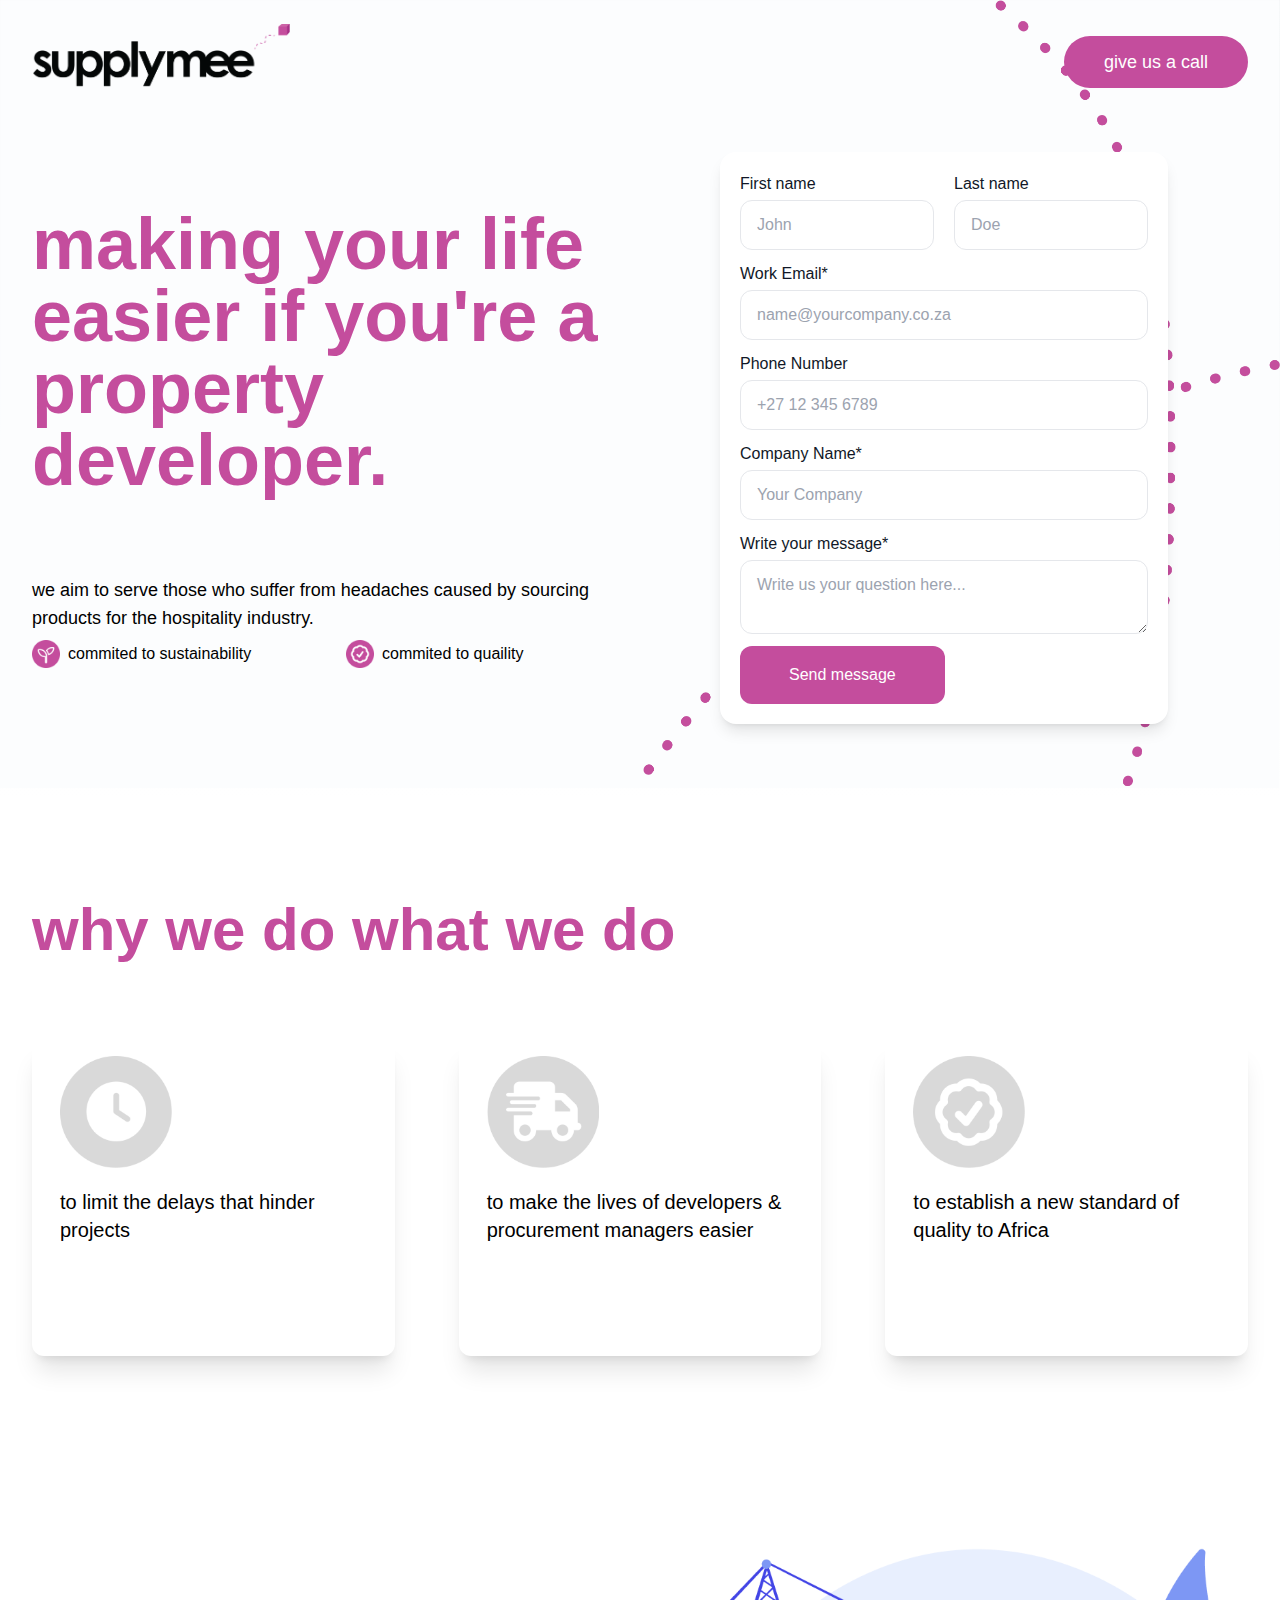
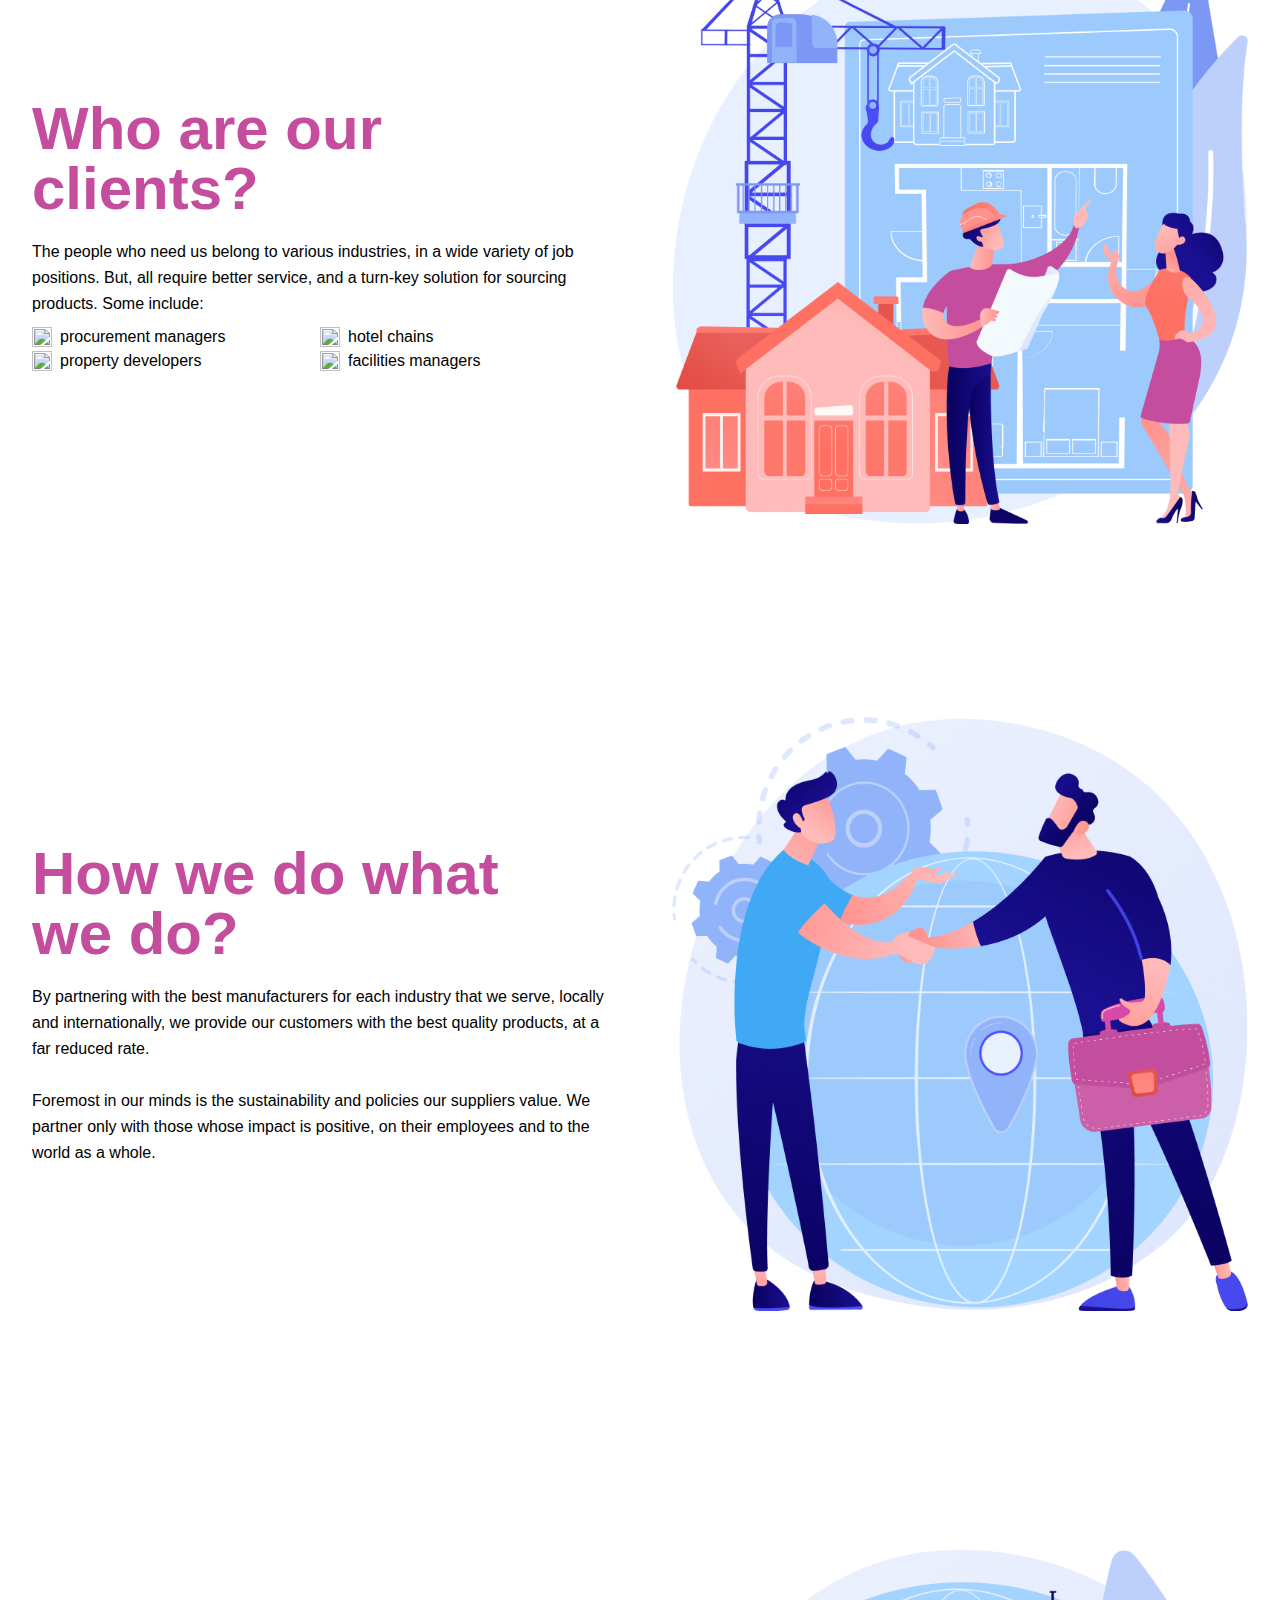
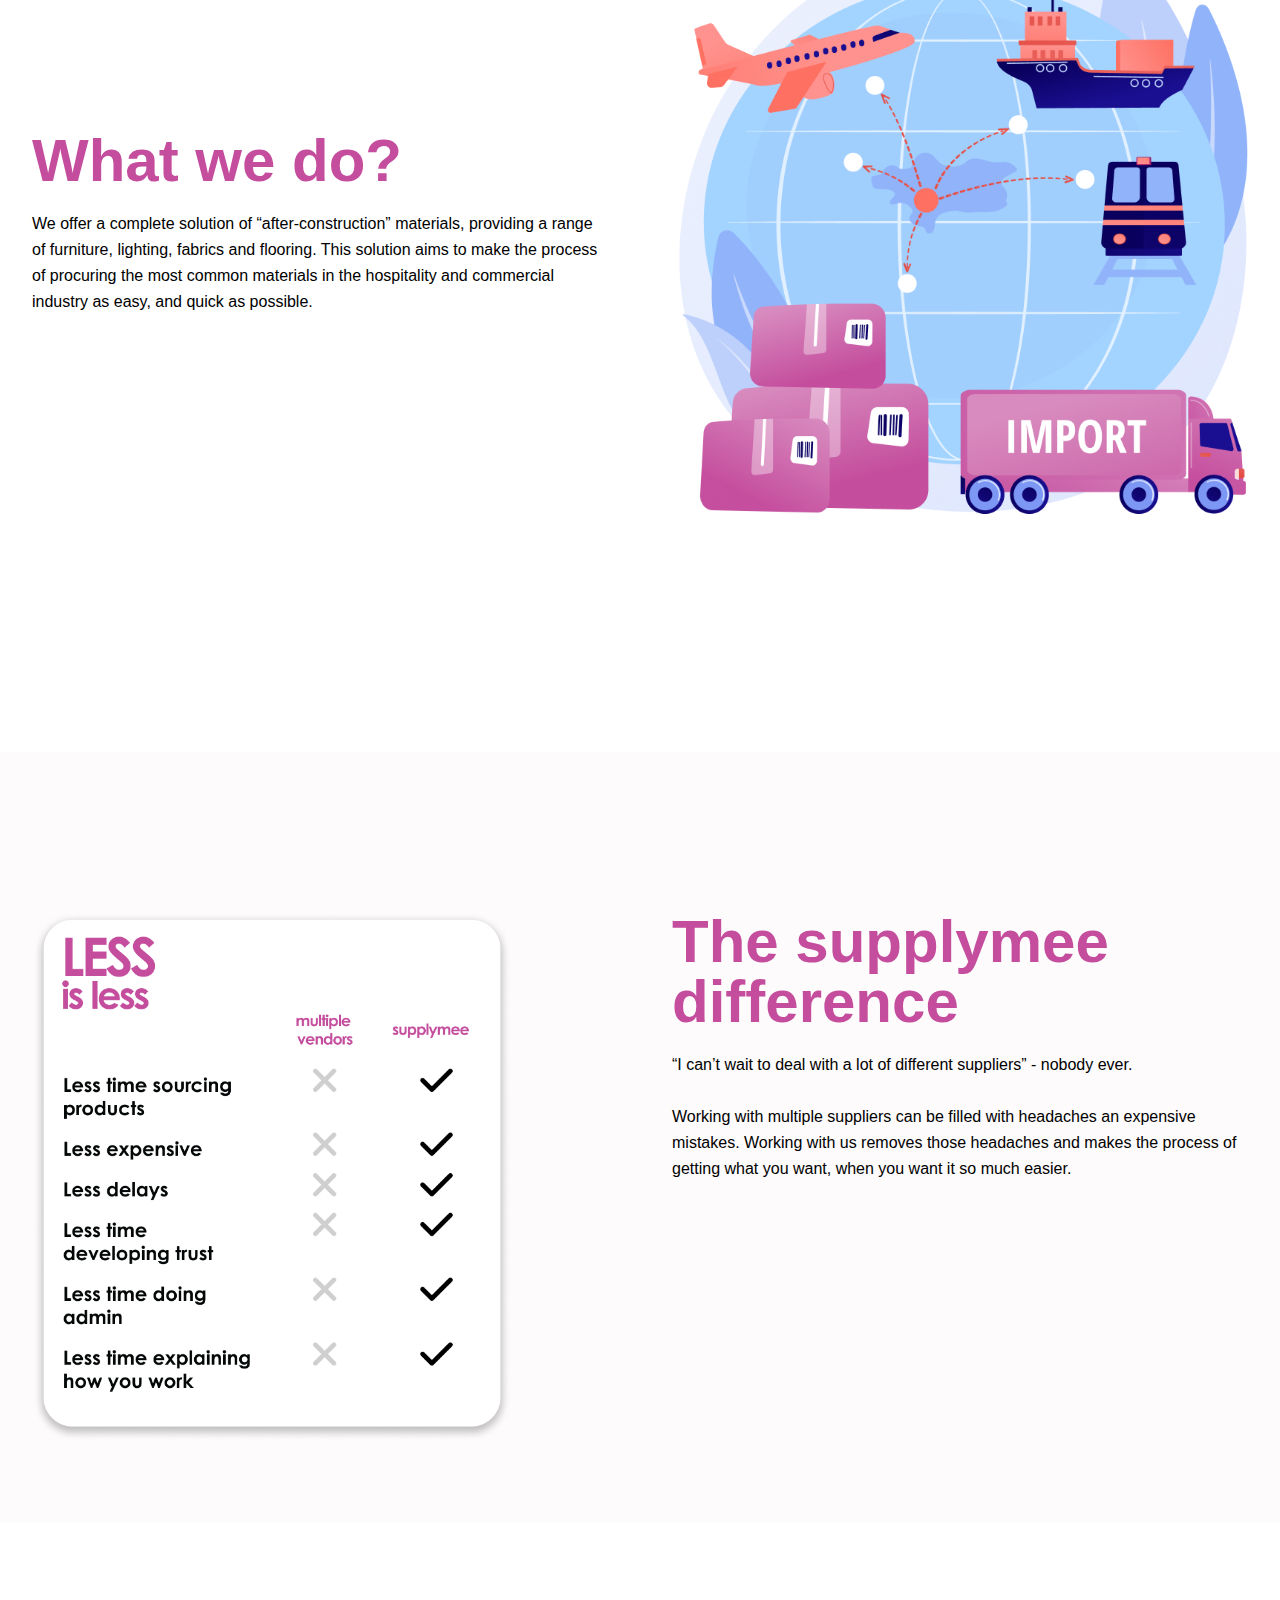
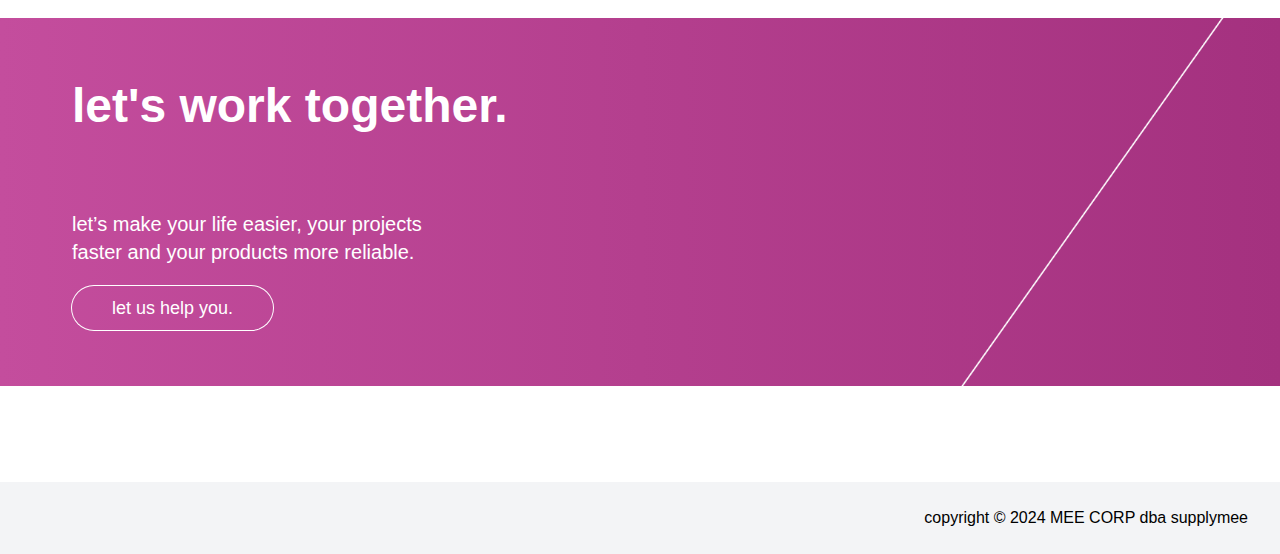
==== src/index.html @ a819d291 "Changed whole middle section" ====
<!DOCTYPE html>
<html>
  <head>
    <meta charset="UTF-8" />
    <meta name="viewport" content="width=device-width, initial-scale=1.0" />
    <title>Making procurement and purchasing easier | supplymee</title>
    <meta
      name="description"
      content="We make the lives of procurement and purchasing officers easier, by providing an all-in-one sourcing solution."
    />
    <link href="./output.css" rel="stylesheet" />
    <link
      href="https://cdn.jsdelivr.net/npm/gsap@3.12.5/dist/TextPlugin.min.js"
      rel="script"
    />
    <link href="images/favicon.png" rel="icon" />
  </head>
  <body>
    <div
      class="relative h-content md:bg-[url('./images/background.png')] bg-cover"
    >
      <div
        class="bg-gradient-to-b from-gray-100 to-white absolute top-0 w-full h-[800px] -z-50"
      ></div>
      <!-- HEADER -->
      <header class="w-full lg: max-w-7xl z-50 mx-auto">
        <!-- lg+ -->
        <div class="relative bg-transparent z-50">
          <div class="absolute inset-0"></div>

          <div class="relative px-4 mx-auto sm:px-6 lg:px-8 pt-4 lg:pt-6">
            <nav class="flex justify-between">
              <div class="flex items-end">
                <div class="flex-shrink-0">
                  <a
                    href="index.html"
                    title="Return back to the home page."
                    class="flex"
                  >
                    <img
                      class="w-auto h-12 lg:h-16"
                      id="logo"
                      src="images/logo-primary.png"
                      alt="supplymee.io logo"
                    />
                  </a>
                </div>
              </div>
              <div class="flex items-end h-content">
                <a
                  href="tel:+27661018392"
                  title="Give us a call"
                  target="_blank"
                  class="items-center justify-center bg-mee rounded-full text-white hidden px-10 py-3 text-lg transition-all duration-300 border-none lg:inline-flex hover:ring-inset hover:ring-2 hover:bg-white hover:text-mee hover:ring-mee focus:ring-inset focus:ring-2 focus:bg-white focus:text-mee focus:ring-mee"
                  role="button"
                  >give us a call
                </a>
              </div>
            </nav>
          </div>
        </div>
      </header>

      <!-- HERO SECTION -->
      <section class="py-16">
        <div
          class="md:flex justify-center items-center px-4 lg:px-8 mx-auto max-w-7xl"
        >
          <div class="max-w-7xl md:w-1/2">
            <h1
              class="text-left text-5xl md:text-5xl lg:text-6xl xl:text-7xl 2xl:text-8xl font-bold pb-10 relative text-mee"
            >
              making your life easier if you're a
              <span id="text-animation">property developer</span>.
            </h1>
            <div class="pt-6 md:pt-10">
              <p class="text-lg">
                we aim to serve those who suffer from headaches caused by
                sourcing products for the hospitality industry.
              </p>
              <div
                class="grid grid-rows-2 grid-cols-1 md:grid-rows-1 md:grid-cols-2 items-center gap-1 md:gap-5 pt-4 md:pt-2"
              >
                <div class="flex items-center gap-2">
                  <img
                    src="images/Icons/sustainability-icon.png"
                    class="w-7 h-7"
                  />
                  <p class="text-small md:text-base">
                    commited to sustainability
                  </p>
                </div>
                <div class="flex items-center gap-2">
                  <img src="images/Icons/checkmark-icon.png" class="w-7 h-7" />
                  <p class="text-small md:text-base">commited to quaility</p>
                </div>
              </div>
            </div>
          </div>
          <div class="md:w-1/2 mt-16 md:mt-0 items-center md:px-20 mx-auto">
            <form
              action="https://formsubmit.co/info@meecorp.co.za"
              method="POST"
              class="space-y-3 bg-white w-content p-5 rounded-2xl shadow-lg"
            >
              <div class="md:flex items-center flex-auto gap-5">
                <div>
                  <label
                    for="firstName"
                    class="text-base font-medium text-gray-900"
                  >
                    First name
                  </label>
                  <div class="mt-1">
                    <input
                      type="text"
                      name="firstName"
                      id="firstName"
                      placeholder="John"
                      class="block w-full px-4 py-3 text-base text-gray-900 bg-white border border-gray-200 rounded-xl focus:outline-none focus:border-mee focus:ring-1 focus:ring-mee"
                    />
                  </div>
                </div>
                <div>
                  <label
                    for="lastName"
                    class="text-base font-medium text-gray-900"
                  >
                    Last name
                  </label>
                  <div class="mt-1">
                    <input
                      type="text"
                      name="lastName"
                      id="lastName"
                      placeholder="Doe"
                      class="block w-full px-4 py-3 text-base text-gray-900 bg-white border border-gray-200 rounded-xl focus:outline-none focus:border-mee focus:ring-1 focus:mee"
                    />
                  </div>
                </div>
              </div>

              <div>
                <label for="email" class="text-base font-medium text-gray-900">
                  Work Email*
                </label>
                <div class="mt-1">
                  <input
                    required
                    type="email"
                    name="email"
                    id="email"
                    placeholder="name@yourcompany.co.za"
                    class="block w-full px-4 py-3 text-base text-gray-900 bg-white border border-gray-200 rounded-xl focus:outline-none focus:border-mee focus:ring-1 focus:ring-mee"
                  />
                </div>
              </div>
              <div>
                <label for="number" class="text-base font-medium text-gray-900">
                  Phone Number
                </label>
                <div class="mt-1">
                  <input
                    type="number"
                    name="number"
                    id="number"
                    placeholder="+27 12 345 6789"
                    class="block w-full px-4 py-3 text-base text-gray-900 bg-white border border-gray-200 rounded-xl focus:outline-none focus:border-mee focus:ring-1 focus:ring-mee"
                  />
                </div>
              </div>
              <div>
                <label
                  for="companyName"
                  class="text-base font-medium text-gray-900"
                >
                  Company Name*
                </label>
                <div class="mt-1">
                  <input
                    type="companyName"
                    name="companyName"
                    id="companyName"
                    placeholder="Your Company"
                    class="block w-full px-4 py-3 text-base text-gray-900 bg-white border border-gray-200 rounded-xl focus:outline-none focus:border-mee focus:ring-1 focus:ring-mee"
                  />
                </div>
              </div>

              <div>
                <label
                  for="message"
                  class="text-base font-medium text-gray-900"
                >
                  Write your message*
                </label>
                <div class="mt-1">
                  <textarea
                    required
                    name="message"
                    id="message"
                    placeholder="Write us your question here..."
                    class="block w-full px-4 py-3 text-base text-gray-900 bg-white border border-gray-200 resize-y rounded-xl focus:outline-none focus:border-mee focus:ring-1 focus:ring-mee"
                  ></textarea>
                </div>
              </div>

              <button
                type="submit"
                class="inline-flex items-center justify-center px-12 py-4 text-base font-medium text-white transition-all duration-200 bg-mee border border-transparent rounded-xl hover:bg-opacity-85 focus:outline-none"
              >
                Send message
              </button>
            </form>
          </div>
        </div>
      </section>
    </div>

    <!-- why we do what we do -->
    <section class="pt-12 sm:pt-16 lg:pt-20 xl:pt-28">
      <div class="px-4 mx-auto sm:px-6 lg:px-8 max-w-7xl">
        <div class="">
          <h2 class="text-mee text-4xl lg:text-5xl xl:text-6xl font-bold">
            why we do what we do
          </h2>
          <div
            class="grid grid-rows-3 md:grid-cols-3 md:grid-rows-1 gap-16 mt-20"
          >
            <!-- grid grid-cols-1 gap-5 mt-12 lg:grid-cols-3 lg:mt-20 lg:gap-x-12 -->
            <div class="bg-white shadow-xl px-7 pt-4 pb-28 rounded-xl">
              <img src="images/Icons/clock.png" class="w-28 h-28" />
              <p class="text-xl pt-5">
                to limit the delays that hinder projects
              </p>
            </div>
            <div class="bg-white shadow-xl px-7 pt-4 rounded-xl">
              <img src="images/Icons/delivery-truck.png" class="w-28 h-28" />
              <p class="text-xl pt-5">
                to make the lives of developers & procurement managers easier
              </p>
            </div>
            <div class="bg-white shadow-xl px-7 pt-4 rounded-xl">
              <img src="images/Icons/quality-mark.png" class="w-28 h-28" />
              <p class="text-xl pt-5">
                to establish a new standard of quality to Africa
              </p>
            </div>
          </div>
        </div>
      </div>
    </section>

    <!-- Z Section -->
    <section class="py-12 sm:py-16 lg:py-20 xl:py-28">
      <div class="px-4 mx-auto sm:px-6 lg:px-8 max-w-7xl">
        <div class="mx-auto mt-12 sm:mt-16 lg:mt-20">
          <div
            class="grid grid-cols-1 md:grid-cols-2 md:gap-x-16 gap-y-8 pb-20 items-center"
          >
            <div class="text-left">
              <h3
                class="text-4xl md:text-5xl xl:text-6xl font-bold mb-5 text-mee"
              >
                Who are our <br />
                clients?
              </h3>
              <p
                class="mt-3 text-base font-normal text-black-3 mb-2 leading-relaxed"
              >
                The people who need us belong to various industries, in a wide
                variety of job positions. But, all require better service, and a
                turn-key solution for sourcing products. Some include:
              </p>
              <div
                class="grid grid-rows-4 grid-cols-1 md:grid-cols-2 md:grid-rows-2 justify-start items-center"
              >
                <div class="flex items-center gap-2">
                  <img
                    src="images/icons/procurement-icon.png"
                    class="w-5 h-5"
                  />
                  <p class="text-base">procurement managers</p>
                </div>
                <div class="flex items-center gap-2">
                  <img src="images/icons/hotel-icon.png" class="w-5 h-5" />
                  <p class="text-base">hotel chains</p>
                </div>
                <div class="flex items-center gap-2">
                  <img src="images/icons/developer-icon.png" class="w-5 h-5" />
                  <p class="text-base">property developers</p>
                </div>
                <div class="flex items-center gap-2">
                  <img
                    src="images/icons/construction-icon.png"
                    class="w-5 h-5"
                  />
                  <p class="text-base">facilities managers</p>
                </div>
              </div>
            </div>
            <div class="w-full h-auto justify-self-center">
              <img
                src="images/who.png"
                alt="Image of a meeting with clients (not specifically supplymee.io's clients)."
              />
            </div>
          </div>

          <div
            class="grid items-center grid-cols-1 md:grid-cols-2 md:gap-x-16 gap-y-8 py-12 sm:py-16 lg:py-20 xl:py-28"
          >
            <div class="order-last md:order-1 justify-self-center">
              <img
                class="w-full"
                src="images/how.png"
                alt="An image of a worker grinding metal in a factory."
              />
            </div>

            <div class="text-left">
              <h3
                class="text-4xl md:text-5xl xl:text-6xl font-semibold mb-5 text-mee"
              >
                How we do what <br />
                we do?
              </h3>
              <p
                class="mt-3 text-base font-normal text-black-3 mb-4 leading-relaxed"
              >
                By partnering with the best manufacturers for each industry that
                we serve, locally and internationally, we provide our customers
                with the best quality products, at a far reduced rate.<br /><br />
                Foremost in our minds is the sustainability and policies our
                suppliers value. We partner only with those whose impact is
                positive, on their employees and to the world as a whole.
              </p>
            </div>
          </div>

          <div
            class="grid items-center grid-cols-1 md:grid-cols-2 md:gap-x-16 gap-y-8 py-12 sm:py-16 lg:py-20 xl:py-28"
          >
            <div class="text-left">
              <h3
                class="text-4xl md:text-5xl xl:text-6xl font-semibold mb-5 text-mee"
              >
                What we do?
              </h3>
              <p
                class="mt-3 text-base font-normal text-black-3 mb-4 leading-relaxed"
              >
                We offer a complete solution of “after-construction” materials,
                providing a range of furniture, lighting, fabrics and flooring.
                This solution aims to make the process of procuring the most
                common materials in the hospitality and commercial industry as
                easy, and quick as possible.
              </p>
            </div>
            <div class="justify-self-center">
              <img
                class="w-full"
                src="images/what.png"
                alt="An image of a family of downlights."
              />
            </div>
          </div>
        </div>
      </div>
    </section>

    <!-- Comparison Section -->

    <section class="py-12 sm:py-16 lg:py-20 bg-[#FDFBFB]">
      <div class="px-4 mx-auto sm:px-6 lg:px-8 max-w-7xl">
        <div class="mx-auto mt-12 sm:mt-16 lg:mt-20">
          <div class="grid items-start grid-cols-1 md:grid-cols-2 md:gap-x-16">
            <div class="order-last md:order-first justify-self-center">
              <img
                class="w-full md:w-10/12 h-auto"
                src="images/comparison-table.png"
                alt="An image of a family of downlights."
              />
            </div>
            <div class="text-left">
              <h3
                class="text-4xl md:text-5xl xl:text-6xl font-semibold mb-5 text-mee"
              >
                The supplymee difference
              </h3>
              <p
                class="mt-3 text-base font-normal text-black-3 mb-4 leading-relaxed"
              >
                “I can’t wait to deal with a lot of different suppliers” -
                nobody ever.<br /><br />

                Working with multiple suppliers can be filled with headaches an
                expensive mistakes. Working with us removes those headaches and
                makes the process of getting what you want, when you want it so
                much easier.
              </p>
            </div>
          </div>
        </div>
      </div>
    </section>

    <!-- CTA Section -->

    <section
      class="bg-gradient-to-r from-mee to-[#A4317F] my-12 sm:my-16 lg:my-20 xl:my-24"
    >
      <div class="px-4 sm:px-6 lg:px-8 w-full">
        <div class="py-16 px-10 relative w-full">
          <img
            src="images/line.png"
            class="absolute -top-2 h-96 right-5 hidden md:block"
          />
          <h2 class="text-white text-5xl font-bold">let's work together.</h2>
          <p class="text-xl text-white pt-20">
            let’s make your life easier, your projects<br />
            faster and your products more reliable.
          </p>
          <div class="mt-7">
            <a
              class="px-10 py-3 ring-1 ring-white text-white rounded-full text-lg"
              >let us help you.</a
            >
          </div>
        </div>
      </div>
    </section>

    <!-- Footer -->
    <section class="py-4 md:py-6 bg-gray-100">
      <div class="px-4 sm:px-6 lg:px-8 text-right">
        <p>copyright © 2024 MEE CORP dba supplymee</p>
      </div>
    </section>
  </body>
  <script src="text-animation.js"></script>
  <script src="https://cdn.jsdelivr.net/npm/gsap@3.12.5/dist/gsap.min.js"></script>
  <script src="https://cdn.jsdelivr.net/npm/gsap@3.12.5/dist/TextPlugin.min.js"></script>
</html>
---- src/output.css ----
/*
! tailwindcss v3.4.3 | MIT License | https://tailwindcss.com
*/

/*
1. Prevent padding and border from affecting element width. (https://github.com/mozdevs/cssremedy/issues/4)
2. Allow adding a border to an element by just adding a border-width. (https://github.com/tailwindcss/tailwindcss/pull/116)
*/

*,
::before,
::after {
  box-sizing: border-box;
  /* 1 */
  border-width: 0;
  /* 2 */
  border-style: solid;
  /* 2 */
  border-color: #e5e7eb;
  /* 2 */
}

::before,
::after {
  --tw-content: '';
}

/*
1. Use a consistent sensible line-height in all browsers.
2. Prevent adjustments of font size after orientation changes in iOS.
3. Use a more readable tab size.
4. Use the user's configured `sans` font-family by default.
5. Use the user's configured `sans` font-feature-settings by default.
6. Use the user's configured `sans` font-variation-settings by default.
7. Disable tap highlights on iOS
*/

html,
:host {
  line-height: 1.5;
  /* 1 */
  -webkit-text-size-adjust: 100%;
  /* 2 */
  -moz-tab-size: 4;
  /* 3 */
  -o-tab-size: 4;
     tab-size: 4;
  /* 3 */
  font-family: century-gothic, Arial, ui-sans-serif, system-ui, sans-serif, "Apple Color Emoji", "Segoe UI Emoji", "Segoe UI Symbol", "Noto Color Emoji";
  /* 4 */
  font-feature-settings: normal;
  /* 5 */
  font-variation-settings: normal;
  /* 6 */
  -webkit-tap-highlight-color: transparent;
  /* 7 */
}

/*
1. Remove the margin in all browsers.
2. Inherit line-height from `html` so users can set them as a class directly on the `html` element.
*/

body {
  margin: 0;
  /* 1 */
  line-height: inherit;
  /* 2 */
}

/*
1. Add the correct height in Firefox.
2. Correct the inheritance of border color in Firefox. (https://bugzilla.mozilla.org/show_bug.cgi?id=190655)
3. Ensure horizontal rules are visible by default.
*/

hr {
  height: 0;
  /* 1 */
  color: inherit;
  /* 2 */
  border-top-width: 1px;
  /* 3 */
}

/*
Add the correct text decoration in Chrome, Edge, and Safari.
*/

abbr:where([title]) {
  -webkit-text-decoration: underline dotted;
          text-decoration: underline dotted;
}

/*
Remove the default font size and weight for headings.
*/

h1,
h2,
h3,
h4,
h5,
h6 {
  font-size: inherit;
  font-weight: inherit;
}

/*
Reset links to optimize for opt-in styling instead of opt-out.
*/

a {
  color: inherit;
  text-decoration: inherit;
}

/*
Add the correct font weight in Edge and Safari.
*/

b,
strong {
  font-weight: bolder;
}

/*
1. Use the user's configured `mono` font-family by default.
2. Use the user's configured `mono` font-feature-settings by default.
3. Use the user's configured `mono` font-variation-settings by default.
4. Correct the odd `em` font sizing in all browsers.
*/

code,
kbd,
samp,
pre {
  font-family: ui-monospace, SFMono-Regular, Menlo, Monaco, Consolas, "Liberation Mono", "Courier New", monospace;
  /* 1 */
  font-feature-settings: normal;
  /* 2 */
  font-variation-settings: normal;
  /* 3 */
  font-size: 1em;
  /* 4 */
}

/*
Add the correct font size in all browsers.
*/

small {
  font-size: 80%;
}

/*
Prevent `sub` and `sup` elements from affecting the line height in all browsers.
*/

sub,
sup {
  font-size: 75%;
  line-height: 0;
  position: relative;
  vertical-align: baseline;
}

sub {
  bottom: -0.25em;
}

sup {
  top: -0.5em;
}

/*
1. Remove text indentation from table contents in Chrome and Safari. (https://bugs.chromium.org/p/chromium/issues/detail?id=999088, https://bugs.webkit.org/show_bug.cgi?id=201297)
2. Correct table border color inheritance in all Chrome and Safari. (https://bugs.chromium.org/p/chromium/issues/detail?id=935729, https://bugs.webkit.org/show_bug.cgi?id=195016)
3. Remove gaps between table borders by default.
*/

table {
  text-indent: 0;
  /* 1 */
  border-color: inherit;
  /* 2 */
  border-collapse: collapse;
  /* 3 */
}

/*
1. Change the font styles in all browsers.
2. Remove the margin in Firefox and Safari.
3. Remove default padding in all browsers.
*/

button,
input,
optgroup,
select,
textarea {
  font-family: inherit;
  /* 1 */
  font-feature-settings: inherit;
  /* 1 */
  font-variation-settings: inherit;
  /* 1 */
  font-size: 100%;
  /* 1 */
  font-weight: inherit;
  /* 1 */
  line-height: inherit;
  /* 1 */
  letter-spacing: inherit;
  /* 1 */
  color: inherit;
  /* 1 */
  margin: 0;
  /* 2 */
  padding: 0;
  /* 3 */
}

/*
Remove the inheritance of text transform in Edge and Firefox.
*/

button,
select {
  text-transform: none;
}

/*
1. Correct the inability to style clickable types in iOS and Safari.
2. Remove default button styles.
*/

button,
input:where([type='button']),
input:where([type='reset']),
input:where([type='submit']) {
  -webkit-appearance: button;
  /* 1 */
  background-color: transparent;
  /* 2 */
  background-image: none;
  /* 2 */
}

/*
Use the modern Firefox focus style for all focusable elements.
*/

:-moz-focusring {
  outline: auto;
}

/*
Remove the additional `:invalid` styles in Firefox. (https://github.com/mozilla/gecko-dev/blob/2f9eacd9d3d995c937b4251a5557d95d494c9be1/layout/style/res/forms.css#L728-L737)
*/

:-moz-ui-invalid {
  box-shadow: none;
}

/*
Add the correct vertical alignment in Chrome and Firefox.
*/

progress {
  vertical-align: baseline;
}

/*
Correct the cursor style of increment and decrement buttons in Safari.
*/

::-webkit-inner-spin-button,
::-webkit-outer-spin-button {
  height: auto;
}

/*
1. Correct the odd appearance in Chrome and Safari.
2. Correct the outline style in Safari.
*/

[type='search'] {
  -webkit-appearance: textfield;
  /* 1 */
  outline-offset: -2px;
  /* 2 */
}

/*
Remove the inner padding in Chrome and Safari on macOS.
*/

::-webkit-search-decoration {
  -webkit-appearance: none;
}

/*
1. Correct the inability to style clickable types in iOS and Safari.
2. Change font properties to `inherit` in Safari.
*/

::-webkit-file-upload-button {
  -webkit-appearance: button;
  /* 1 */
  font: inherit;
  /* 2 */
}

/*
Add the correct display in Chrome and Safari.
*/

summary {
  display: list-item;
}

/*
Removes the default spacing and border for appropriate elements.
*/

blockquote,
dl,
dd,
h1,
h2,
h3,
h4,
h5,
h6,
hr,
figure,
p,
pre {
  margin: 0;
}

fieldset {
  margin: 0;
  padding: 0;
}

legend {
  padding: 0;
}

ol,
ul,
menu {
  list-style: none;
  margin: 0;
  padding: 0;
}

/*
Reset default styling for dialogs.
*/

dialog {
  padding: 0;
}

/*
Prevent resizing textareas horizontally by default.
*/

textarea {
  resize: vertical;
}

/*
1. Reset the default placeholder opacity in Firefox. (https://github.com/tailwindlabs/tailwindcss/issues/3300)
2. Set the default placeholder color to the user's configured gray 400 color.
*/

input::-moz-placeholder, textarea::-moz-placeholder {
  opacity: 1;
  /* 1 */
  color: #9ca3af;
  /* 2 */
}

input::placeholder,
textarea::placeholder {
  opacity: 1;
  /* 1 */
  color: #9ca3af;
  /* 2 */
}

/*
Set the default cursor for buttons.
*/

button,
[role="button"] {
  cursor: pointer;
}

/*
Make sure disabled buttons don't get the pointer cursor.
*/

:disabled {
  cursor: default;
}

/*
1. Make replaced elements `display: block` by default. (https://github.com/mozdevs/cssremedy/issues/14)
2. Add `vertical-align: middle` to align replaced elements more sensibly by default. (https://github.com/jensimmons/cssremedy/issues/14#issuecomment-634934210)
   This can trigger a poorly considered lint error in some tools but is included by design.
*/

img,
svg,
video,
canvas,
audio,
iframe,
embed,
object {
  display: block;
  /* 1 */
  vertical-align: middle;
  /* 2 */
}

/*
Constrain images and videos to the parent width and preserve their intrinsic aspect ratio. (https://github.com/mozdevs/cssremedy/issues/14)
*/

img,
video {
  max-width: 100%;
  height: auto;
}

/* Make elements with the HTML hidden attribute stay hidden by default */

[hidden] {
  display: none;
}

*, ::before, ::after {
  --tw-border-spacing-x: 0;
  --tw-border-spacing-y: 0;
  --tw-translate-x: 0;
  --tw-translate-y: 0;
  --tw-rotate: 0;
  --tw-skew-x: 0;
  --tw-skew-y: 0;
  --tw-scale-x: 1;
  --tw-scale-y: 1;
  --tw-pan-x:  ;
  --tw-pan-y:  ;
  --tw-pinch-zoom:  ;
  --tw-scroll-snap-strictness: proximity;
  --tw-gradient-from-position:  ;
  --tw-gradient-via-position:  ;
  --tw-gradient-to-position:  ;
  --tw-ordinal:  ;
  --tw-slashed-zero:  ;
  --tw-numeric-figure:  ;
  --tw-numeric-spacing:  ;
  --tw-numeric-fraction:  ;
  --tw-ring-inset:  ;
  --tw-ring-offset-width: 0px;
  --tw-ring-offset-color: #fff;
  --tw-ring-color: rgb(59 130 246 / 0.5);
  --tw-ring-offset-shadow: 0 0 #0000;
  --tw-ring-shadow: 0 0 #0000;
  --tw-shadow: 0 0 #0000;
  --tw-shadow-colored: 0 0 #0000;
  --tw-blur:  ;
  --tw-brightness:  ;
  --tw-contrast:  ;
  --tw-grayscale:  ;
  --tw-hue-rotate:  ;
  --tw-invert:  ;
  --tw-saturate:  ;
  --tw-sepia:  ;
  --tw-drop-shadow:  ;
  --tw-backdrop-blur:  ;
  --tw-backdrop-brightness:  ;
  --tw-backdrop-contrast:  ;
  --tw-backdrop-grayscale:  ;
  --tw-backdrop-hue-rotate:  ;
  --tw-backdrop-invert:  ;
  --tw-backdrop-opacity:  ;
  --tw-backdrop-saturate:  ;
  --tw-backdrop-sepia:  ;
  --tw-contain-size:  ;
  --tw-contain-layout:  ;
  --tw-contain-paint:  ;
  --tw-contain-style:  ;
}

::backdrop {
  --tw-border-spacing-x: 0;
  --tw-border-spacing-y: 0;
  --tw-translate-x: 0;
  --tw-translate-y: 0;
  --tw-rotate: 0;
  --tw-skew-x: 0;
  --tw-skew-y: 0;
  --tw-scale-x: 1;
  --tw-scale-y: 1;
  --tw-pan-x:  ;
  --tw-pan-y:  ;
  --tw-pinch-zoom:  ;
  --tw-scroll-snap-strictness: proximity;
  --tw-gradient-from-position:  ;
  --tw-gradient-via-position:  ;
  --tw-gradient-to-position:  ;
  --tw-ordinal:  ;
  --tw-slashed-zero:  ;
  --tw-numeric-figure:  ;
  --tw-numeric-spacing:  ;
  --tw-numeric-fraction:  ;
  --tw-ring-inset:  ;
  --tw-ring-offset-width: 0px;
  --tw-ring-offset-color: #fff;
  --tw-ring-color: rgb(59 130 246 / 0.5);
  --tw-ring-offset-shadow: 0 0 #0000;
  --tw-ring-shadow: 0 0 #0000;
  --tw-shadow: 0 0 #0000;
  --tw-shadow-colored: 0 0 #0000;
  --tw-blur:  ;
  --tw-brightness:  ;
  --tw-contrast:  ;
  --tw-grayscale:  ;
  --tw-hue-rotate:  ;
  --tw-invert:  ;
  --tw-saturate:  ;
  --tw-sepia:  ;
  --tw-drop-shadow:  ;
  --tw-backdrop-blur:  ;
  --tw-backdrop-brightness:  ;
  --tw-backdrop-contrast:  ;
  --tw-backdrop-grayscale:  ;
  --tw-backdrop-hue-rotate:  ;
  --tw-backdrop-invert:  ;
  --tw-backdrop-opacity:  ;
  --tw-backdrop-saturate:  ;
  --tw-backdrop-sepia:  ;
  --tw-contain-size:  ;
  --tw-contain-layout:  ;
  --tw-contain-paint:  ;
  --tw-contain-style:  ;
}

.absolute {
  position: absolute;
}

.relative {
  position: relative;
}

.inset-0 {
  inset: 0px;
}

.-top-10 {
  top: -2.5rem;
}

.-top-2 {
  top: -0.5rem;
}

.-top-\[1500px\] {
  top: -1500px;
}

.left-0 {
  left: 0px;
}

.right-0 {
  right: 0px;
}

.right-5 {
  right: 1.25rem;
}

.top-0 {
  top: 0px;
}

.top-2 {
  top: 0.5rem;
}

.top-4 {
  top: 1rem;
}

.-z-50 {
  z-index: -50;
}

.z-10 {
  z-index: 10;
}

.z-50 {
  z-index: 50;
}

.order-last {
  order: 9999;
}

.mx-auto {
  margin-left: auto;
  margin-right: auto;
}

.my-12 {
  margin-top: 3rem;
  margin-bottom: 3rem;
}

.mb-2 {
  margin-bottom: 0.5rem;
}

.mb-4 {
  margin-bottom: 1rem;
}

.mb-5 {
  margin-bottom: 1.25rem;
}

.mt-1 {
  margin-top: 0.25rem;
}

.mt-10 {
  margin-top: 2.5rem;
}

.mt-12 {
  margin-top: 3rem;
}

.mt-16 {
  margin-top: 4rem;
}

.mt-3 {
  margin-top: 0.75rem;
}

.mt-7 {
  margin-top: 1.75rem;
}

.mt-20 {
  margin-top: 5rem;
}

.block {
  display: block;
}

.flex {
  display: flex;
}

.inline-flex {
  display: inline-flex;
}

.grid {
  display: grid;
}

.hidden {
  display: none;
}

.h-12 {
  height: 3rem;
}

.h-28 {
  height: 7rem;
}

.h-5 {
  height: 1.25rem;
}

.h-6 {
  height: 1.5rem;
}

.h-7 {
  height: 1.75rem;
}

.h-96 {
  height: 24rem;
}

.h-\[2px\] {
  height: 2px;
}

.h-\[800px\] {
  height: 800px;
}

.h-auto {
  height: auto;
}

.h-full {
  height: 100%;
}

.h-screen {
  height: 100vh;
}

.w-1\/2 {
  width: 50%;
}

.w-28 {
  width: 7rem;
}

.w-5 {
  width: 1.25rem;
}

.w-6 {
  width: 1.5rem;
}

.w-7 {
  width: 1.75rem;
}

.w-auto {
  width: auto;
}

.w-full {
  width: 100%;
}

.w-10\/12 {
  width: 83.333333%;
}

.max-w-6xl {
  max-width: 72rem;
}

.max-w-7xl {
  max-width: 80rem;
}

.flex-auto {
  flex: 1 1 auto;
}

.flex-shrink-0 {
  flex-shrink: 0;
}

.origin-bottom-left {
  transform-origin: bottom left;
}

.origin-top-left {
  transform-origin: top left;
}

.cursor-pointer {
  cursor: pointer;
}

.resize-y {
  resize: vertical;
}

.grid-flow-row {
  grid-auto-flow: row;
}

.auto-rows-\[1fr\] {
  grid-auto-rows: 1fr;
}

.grid-cols-1 {
  grid-template-columns: repeat(1, minmax(0, 1fr));
}

.grid-cols-2 {
  grid-template-columns: repeat(2, minmax(0, 1fr));
}

.grid-rows-2 {
  grid-template-rows: repeat(2, minmax(0, 1fr));
}

.grid-rows-3 {
  grid-template-rows: repeat(3, minmax(0, 1fr));
}

.grid-rows-4 {
  grid-template-rows: repeat(4, minmax(0, 1fr));
}

.flex-col {
  flex-direction: column;
}

.items-start {
  align-items: flex-start;
}

.items-end {
  align-items: flex-end;
}

.items-center {
  align-items: center;
}

.justify-start {
  justify-content: flex-start;
}

.justify-end {
  justify-content: flex-end;
}

.justify-center {
  justify-content: center;
}

.justify-between {
  justify-content: space-between;
}

.gap-1 {
  gap: 0.25rem;
}

.gap-10 {
  gap: 2.5rem;
}

.gap-2 {
  gap: 0.5rem;
}

.gap-28 {
  gap: 7rem;
}

.gap-5 {
  gap: 1.25rem;
}

.gap-24 {
  gap: 6rem;
}

.gap-20 {
  gap: 5rem;
}

.gap-16 {
  gap: 4rem;
}

.gap-y-8 {
  row-gap: 2rem;
}

.space-y-3 > :not([hidden]) ~ :not([hidden]) {
  --tw-space-y-reverse: 0;
  margin-top: calc(0.75rem * calc(1 - var(--tw-space-y-reverse)));
  margin-bottom: calc(0.75rem * var(--tw-space-y-reverse));
}

.justify-self-center {
  justify-self: center;
}

.overflow-y-hidden {
  overflow-y: hidden;
}

.rounded-2xl {
  border-radius: 1rem;
}

.rounded-full {
  border-radius: 9999px;
}

.rounded-lg {
  border-radius: 0.5rem;
}

.rounded-md {
  border-radius: 0.375rem;
}

.rounded-xl {
  border-radius: 0.75rem;
}

.border {
  border-width: 1px;
}

.border-none {
  border-style: none;
}

.border-gray-200 {
  --tw-border-opacity: 1;
  border-color: rgb(229 231 235 / var(--tw-border-opacity));
}

.border-transparent {
  border-color: transparent;
}

.bg-gray-100 {
  --tw-bg-opacity: 1;
  background-color: rgb(243 244 246 / var(--tw-bg-opacity));
}

.bg-gray-700 {
  --tw-bg-opacity: 1;
  background-color: rgb(55 65 81 / var(--tw-bg-opacity));
}

.bg-mee {
  --tw-bg-opacity: 1;
  background-color: rgb(196 77 157 / var(--tw-bg-opacity));
}

.bg-transparent {
  background-color: transparent;
}

.bg-white {
  --tw-bg-opacity: 1;
  background-color: rgb(255 255 255 / var(--tw-bg-opacity));
}

.bg-\[\] {
  background-color: ;
}

.bg-\[\#FDFBFB\] {
  --tw-bg-opacity: 1;
  background-color: rgb(253 251 251 / var(--tw-bg-opacity));
}

.bg-\[url\(\'\.\/images\/background\.png\'\)\] {
  background-image: url('./images/background.png');
}

.bg-gradient-to-b {
  background-image: linear-gradient(to bottom, var(--tw-gradient-stops));
}

.bg-gradient-to-r {
  background-image: linear-gradient(to right, var(--tw-gradient-stops));
}

.from-gray-100 {
  --tw-gradient-from: #f3f4f6 var(--tw-gradient-from-position);
  --tw-gradient-to: rgb(243 244 246 / 0) var(--tw-gradient-to-position);
  --tw-gradient-stops: var(--tw-gradient-from), var(--tw-gradient-to);
}

.from-mee {
  --tw-gradient-from: #C44D9D var(--tw-gradient-from-position);
  --tw-gradient-to: rgb(196 77 157 / 0) var(--tw-gradient-to-position);
  --tw-gradient-stops: var(--tw-gradient-from), var(--tw-gradient-to);
}

.to-\[\#A4317F\] {
  --tw-gradient-to: #A4317F var(--tw-gradient-to-position);
}

.to-white {
  --tw-gradient-to: #fff var(--tw-gradient-to-position);
}

.bg-cover {
  background-size: cover;
}

.fill-white {
  fill: #fff;
}

.p-5 {
  padding: 1.25rem;
}

.px-10 {
  padding-left: 2.5rem;
  padding-right: 2.5rem;
}

.px-12 {
  padding-left: 3rem;
  padding-right: 3rem;
}

.px-20 {
  padding-left: 5rem;
  padding-right: 5rem;
}

.px-4 {
  padding-left: 1rem;
  padding-right: 1rem;
}

.px-7 {
  padding-left: 1.75rem;
  padding-right: 1.75rem;
}

.px-8 {
  padding-left: 2rem;
  padding-right: 2rem;
}

.py-1 {
  padding-top: 0.25rem;
  padding-bottom: 0.25rem;
}

.py-10 {
  padding-top: 2.5rem;
  padding-bottom: 2.5rem;
}

.py-12 {
  padding-top: 3rem;
  padding-bottom: 3rem;
}

.py-16 {
  padding-top: 4rem;
  padding-bottom: 4rem;
}

.py-2 {
  padding-top: 0.5rem;
  padding-bottom: 0.5rem;
}

.py-2\.5 {
  padding-top: 0.625rem;
  padding-bottom: 0.625rem;
}

.py-3 {
  padding-top: 0.75rem;
  padding-bottom: 0.75rem;
}

.py-4 {
  padding-top: 1rem;
  padding-bottom: 1rem;
}

.pb-10 {
  padding-bottom: 2.5rem;
}

.pb-12 {
  padding-bottom: 3rem;
}

.pb-2 {
  padding-bottom: 0.5rem;
}

.pb-20 {
  padding-bottom: 5rem;
}

.pb-28 {
  padding-bottom: 7rem;
}

.pl-10 {
  padding-left: 2.5rem;
}

.pt-10 {
  padding-top: 2.5rem;
}

.pt-2 {
  padding-top: 0.5rem;
}

.pt-20 {
  padding-top: 5rem;
}

.pt-24 {
  padding-top: 6rem;
}

.pt-4 {
  padding-top: 1rem;
}

.pt-5 {
  padding-top: 1.25rem;
}

.pt-6 {
  padding-top: 1.5rem;
}

.pt-12 {
  padding-top: 3rem;
}

.text-left {
  text-align: left;
}

.text-center {
  text-align: center;
}

.text-right {
  text-align: right;
}

.text-2xl {
  font-size: 1.5rem;
  line-height: 2rem;
}

.text-3xl {
  font-size: 1.875rem;
  line-height: 2.25rem;
}

.text-4xl {
  font-size: 2.25rem;
  line-height: 2.5rem;
}

.text-5xl {
  font-size: 3rem;
  line-height: 1;
}

.text-6xl {
  font-size: 3.75rem;
  line-height: 1;
}

.text-base {
  font-size: 1rem;
  line-height: 1.5rem;
}

.text-lg {
  font-size: 1.125rem;
  line-height: 1.75rem;
}

.text-xl {
  font-size: 1.25rem;
  line-height: 1.75rem;
}

.font-bold {
  font-weight: 700;
}

.font-medium {
  font-weight: 500;
}

.font-normal {
  font-weight: 400;
}

.font-semibold {
  font-weight: 600;
}

.leading-relaxed {
  line-height: 1.625;
}

.text-gray-900 {
  --tw-text-opacity: 1;
  color: rgb(17 24 39 / var(--tw-text-opacity));
}

.text-mee {
  --tw-text-opacity: 1;
  color: rgb(196 77 157 / var(--tw-text-opacity));
}

.text-white {
  --tw-text-opacity: 1;
  color: rgb(255 255 255 / var(--tw-text-opacity));
}

.shadow-lg {
  --tw-shadow: 0 10px 15px -3px rgb(0 0 0 / 0.1), 0 4px 6px -4px rgb(0 0 0 / 0.1);
  --tw-shadow-colored: 0 10px 15px -3px var(--tw-shadow-color), 0 4px 6px -4px var(--tw-shadow-color);
  box-shadow: var(--tw-ring-offset-shadow, 0 0 #0000), var(--tw-ring-shadow, 0 0 #0000), var(--tw-shadow);
}

.shadow-sm {
  --tw-shadow: 0 1px 2px 0 rgb(0 0 0 / 0.05);
  --tw-shadow-colored: 0 1px 2px 0 var(--tw-shadow-color);
  box-shadow: var(--tw-ring-offset-shadow, 0 0 #0000), var(--tw-ring-shadow, 0 0 #0000), var(--tw-shadow);
}

.shadow-xl {
  --tw-shadow: 0 20px 25px -5px rgb(0 0 0 / 0.1), 0 8px 10px -6px rgb(0 0 0 / 0.1);
  --tw-shadow-colored: 0 20px 25px -5px var(--tw-shadow-color), 0 8px 10px -6px var(--tw-shadow-color);
  box-shadow: var(--tw-ring-offset-shadow, 0 0 #0000), var(--tw-ring-shadow, 0 0 #0000), var(--tw-shadow);
}

.ring-1 {
  --tw-ring-offset-shadow: var(--tw-ring-inset) 0 0 0 var(--tw-ring-offset-width) var(--tw-ring-offset-color);
  --tw-ring-shadow: var(--tw-ring-inset) 0 0 0 calc(1px + var(--tw-ring-offset-width)) var(--tw-ring-color);
  box-shadow: var(--tw-ring-offset-shadow), var(--tw-ring-shadow), var(--tw-shadow, 0 0 #0000);
}

.ring-white {
  --tw-ring-opacity: 1;
  --tw-ring-color: rgb(255 255 255 / var(--tw-ring-opacity));
}

.transition-all {
  transition-property: all;
  transition-timing-function: cubic-bezier(0.4, 0, 0.2, 1);
  transition-duration: 150ms;
}

.duration-200 {
  transition-duration: 200ms;
}

.duration-300 {
  transition-duration: 300ms;
}

@font-face {
  font-family: "century-gothic";

  src: url("https://use.typekit.net/af/40bdad/00000000000000007735ba11/30/l?primer=7cdcb44be4a7db8877ffa5c0007b8dd865b3bbc383831fe2ea177f62257a9191&fvd=n7&v=3")
      format("woff2"),
    url("https://use.typekit.net/af/40bdad/00000000000000007735ba11/30/d?primer=7cdcb44be4a7db8877ffa5c0007b8dd865b3bbc383831fe2ea177f62257a9191&fvd=n7&v=3")
      format("woff"),
    url("https://use.typekit.net/af/40bdad/00000000000000007735ba11/30/a?primer=7cdcb44be4a7db8877ffa5c0007b8dd865b3bbc383831fe2ea177f62257a9191&fvd=n7&v=3")
      format("opentype");

  font-display: auto;

  font-style: normal;

  font-weight: 700;

  font-stretch: normal;
}

@font-face {
  font-family: "century-gothic";

  src: url("https://use.typekit.net/af/78c6b9/00000000000000007735ba1f/30/l?primer=7cdcb44be4a7db8877ffa5c0007b8dd865b3bbc383831fe2ea177f62257a9191&fvd=n4&v=3")
      format("woff2"),
    url("https://use.typekit.net/af/78c6b9/00000000000000007735ba1f/30/d?primer=7cdcb44be4a7db8877ffa5c0007b8dd865b3bbc383831fe2ea177f62257a9191&fvd=n4&v=3")
      format("woff"),
    url("https://use.typekit.net/af/78c6b9/00000000000000007735ba1f/30/a?primer=7cdcb44be4a7db8877ffa5c0007b8dd865b3bbc383831fe2ea177f62257a9191&fvd=n4&v=3")
      format("opentype");

  font-display: auto;

  font-style: normal;

  font-weight: 400;

  font-stretch: normal;
}

/* TEXT ANIMATION */

@layer {
  @mixin transform($transforms) {

    transform: $transforms;
  }

  @mixin centerIt {
    display: inline-block;

    position: fixed;

    top: 50%;

    left: 50%;

    @include transform(translate(-50%, -50%));
  }

  #backgroundController {
    position: fixed;
    top: 0;
    left: 0;
    bottom: 0;
    right: 0;
    width: 100%;
    height: 100%;
    z-index: 1;
  }

  #block {
    font-size: 170px;
    z-index: 2;
    @include centerIt;
  }

  #fullText {
    width: 100%;
    z-index: 2;
    @include centerIt;
  }
}

.hover\:bg-white:hover {
  --tw-bg-opacity: 1;
  background-color: rgb(255 255 255 / var(--tw-bg-opacity));
}

.hover\:bg-opacity-85:hover {
  --tw-bg-opacity: 0.85;
}

.hover\:text-mee:hover {
  --tw-text-opacity: 1;
  color: rgb(196 77 157 / var(--tw-text-opacity));
}

.hover\:ring-2:hover {
  --tw-ring-offset-shadow: var(--tw-ring-inset) 0 0 0 var(--tw-ring-offset-width) var(--tw-ring-offset-color);
  --tw-ring-shadow: var(--tw-ring-inset) 0 0 0 calc(2px + var(--tw-ring-offset-width)) var(--tw-ring-color);
  box-shadow: var(--tw-ring-offset-shadow), var(--tw-ring-shadow), var(--tw-shadow, 0 0 #0000);
}

.hover\:ring-inset:hover {
  --tw-ring-inset: inset;
}

.hover\:ring-mee:hover {
  --tw-ring-opacity: 1;
  --tw-ring-color: rgb(196 77 157 / var(--tw-ring-opacity));
}

.focus\:border-mee:focus {
  --tw-border-opacity: 1;
  border-color: rgb(196 77 157 / var(--tw-border-opacity));
}

.focus\:bg-white:focus {
  --tw-bg-opacity: 1;
  background-color: rgb(255 255 255 / var(--tw-bg-opacity));
}

.focus\:text-mee:focus {
  --tw-text-opacity: 1;
  color: rgb(196 77 157 / var(--tw-text-opacity));
}

.focus\:outline-none:focus {
  outline: 2px solid transparent;
  outline-offset: 2px;
}

.focus\:ring-1:focus {
  --tw-ring-offset-shadow: var(--tw-ring-inset) 0 0 0 var(--tw-ring-offset-width) var(--tw-ring-offset-color);
  --tw-ring-shadow: var(--tw-ring-inset) 0 0 0 calc(1px + var(--tw-ring-offset-width)) var(--tw-ring-color);
  box-shadow: var(--tw-ring-offset-shadow), var(--tw-ring-shadow), var(--tw-shadow, 0 0 #0000);
}

.focus\:ring-2:focus {
  --tw-ring-offset-shadow: var(--tw-ring-inset) 0 0 0 var(--tw-ring-offset-width) var(--tw-ring-offset-color);
  --tw-ring-shadow: var(--tw-ring-inset) 0 0 0 calc(2px + var(--tw-ring-offset-width)) var(--tw-ring-color);
  box-shadow: var(--tw-ring-offset-shadow), var(--tw-ring-shadow), var(--tw-shadow, 0 0 #0000);
}

.focus\:ring-inset:focus {
  --tw-ring-inset: inset;
}

.focus\:ring-mee:focus {
  --tw-ring-opacity: 1;
  --tw-ring-color: rgb(196 77 157 / var(--tw-ring-opacity));
}

@media (min-width: 280px) {
  .min-\[280px\]\:text-\[0\.65rem\] {
    font-size: 0.65rem;
  }
}

@media (min-width: 380px) {
  .min-\[380px\]\:mt-20 {
    margin-top: 5rem;
  }
}

@media (min-width: 640px) {
  .sm\:my-16 {
    margin-top: 4rem;
    margin-bottom: 4rem;
  }

  .sm\:mt-16 {
    margin-top: 4rem;
  }

  .sm\:block {
    display: block;
  }

  .sm\:px-6 {
    padding-left: 1.5rem;
    padding-right: 1.5rem;
  }

  .sm\:py-16 {
    padding-top: 4rem;
    padding-bottom: 4rem;
  }

  .sm\:pb-16 {
    padding-bottom: 4rem;
  }

  .sm\:pt-16 {
    padding-top: 4rem;
  }
}

@media (min-width: 768px) {
  .md\:order-last {
    order: 9999;
  }

  .md\:order-1 {
    order: 1;
  }

  .md\:order-first {
    order: -9999;
  }

  .md\:mt-0 {
    margin-top: 0px;
  }

  .md\:block {
    display: block;
  }

  .md\:flex {
    display: flex;
  }

  .md\:w-1\/2 {
    width: 50%;
  }

  .md\:w-10\/12 {
    width: 83.333333%;
  }

  .md\:grid-cols-2 {
    grid-template-columns: repeat(2, minmax(0, 1fr));
  }

  .md\:grid-cols-3 {
    grid-template-columns: repeat(3, minmax(0, 1fr));
  }

  .md\:grid-rows-1 {
    grid-template-rows: repeat(1, minmax(0, 1fr));
  }

  .md\:grid-rows-2 {
    grid-template-rows: repeat(2, minmax(0, 1fr));
  }

  .md\:gap-5 {
    gap: 1.25rem;
  }

  .md\:gap-x-16 {
    -moz-column-gap: 4rem;
         column-gap: 4rem;
  }

  .md\:bg-\[url\(\'\.\/images\/background\.png\'\)\] {
    background-image: url('./images/background.png');
  }

  .md\:px-20 {
    padding-left: 5rem;
    padding-right: 5rem;
  }

  .md\:py-6 {
    padding-top: 1.5rem;
    padding-bottom: 1.5rem;
  }

  .md\:pl-10 {
    padding-left: 2.5rem;
  }

  .md\:pt-10 {
    padding-top: 2.5rem;
  }

  .md\:pt-16 {
    padding-top: 4rem;
  }

  .md\:pt-2 {
    padding-top: 0.5rem;
  }

  .md\:text-left {
    text-align: left;
  }

  .md\:text-4xl {
    font-size: 2.25rem;
    line-height: 2.5rem;
  }

  .md\:text-5xl {
    font-size: 3rem;
    line-height: 1;
  }

  .md\:text-base {
    font-size: 1rem;
    line-height: 1.5rem;
  }
}

@media (min-width: 1024px) {
  .lg\:my-20 {
    margin-top: 5rem;
    margin-bottom: 5rem;
  }

  .lg\:mt-20 {
    margin-top: 5rem;
  }

  .lg\:flex {
    display: flex;
  }

  .lg\:inline-flex {
    display: inline-flex;
  }

  .lg\:hidden {
    display: none;
  }

  .lg\:h-16 {
    height: 4rem;
  }

  .lg\:grid-cols-3 {
    grid-template-columns: repeat(3, minmax(0, 1fr));
  }

  .lg\:justify-start {
    justify-content: flex-start;
  }

  .lg\:gap-x-12 {
    -moz-column-gap: 3rem;
         column-gap: 3rem;
  }

  .lg\:space-x-10 > :not([hidden]) ~ :not([hidden]) {
    --tw-space-x-reverse: 0;
    margin-right: calc(2.5rem * var(--tw-space-x-reverse));
    margin-left: calc(2.5rem * calc(1 - var(--tw-space-x-reverse)));
  }

  .lg\:px-8 {
    padding-left: 2rem;
    padding-right: 2rem;
  }

  .lg\:py-20 {
    padding-top: 5rem;
    padding-bottom: 5rem;
  }

  .lg\:pb-20 {
    padding-bottom: 5rem;
  }

  .lg\:pt-6 {
    padding-top: 1.5rem;
  }

  .lg\:pt-20 {
    padding-top: 5rem;
  }

  .lg\:text-left {
    text-align: left;
  }

  .lg\:text-5xl {
    font-size: 3rem;
    line-height: 1;
  }

  .lg\:text-6xl {
    font-size: 3.75rem;
    line-height: 1;
  }
}

@media (min-width: 1280px) {
  .xl\:my-24 {
    margin-top: 6rem;
    margin-bottom: 6rem;
  }

  .xl\:py-24 {
    padding-top: 6rem;
    padding-bottom: 6rem;
  }

  .xl\:py-28 {
    padding-top: 7rem;
    padding-bottom: 7rem;
  }

  .xl\:pb-24 {
    padding-bottom: 6rem;
  }

  .xl\:pt-28 {
    padding-top: 7rem;
  }

  .xl\:text-6xl {
    font-size: 3.75rem;
    line-height: 1;
  }

  .xl\:text-7xl {
    font-size: 4.5rem;
    line-height: 1;
  }
}

@media (min-width: 1536px) {
  .\32xl\:text-8xl {
    font-size: 6rem;
    line-height: 1;
  }
}
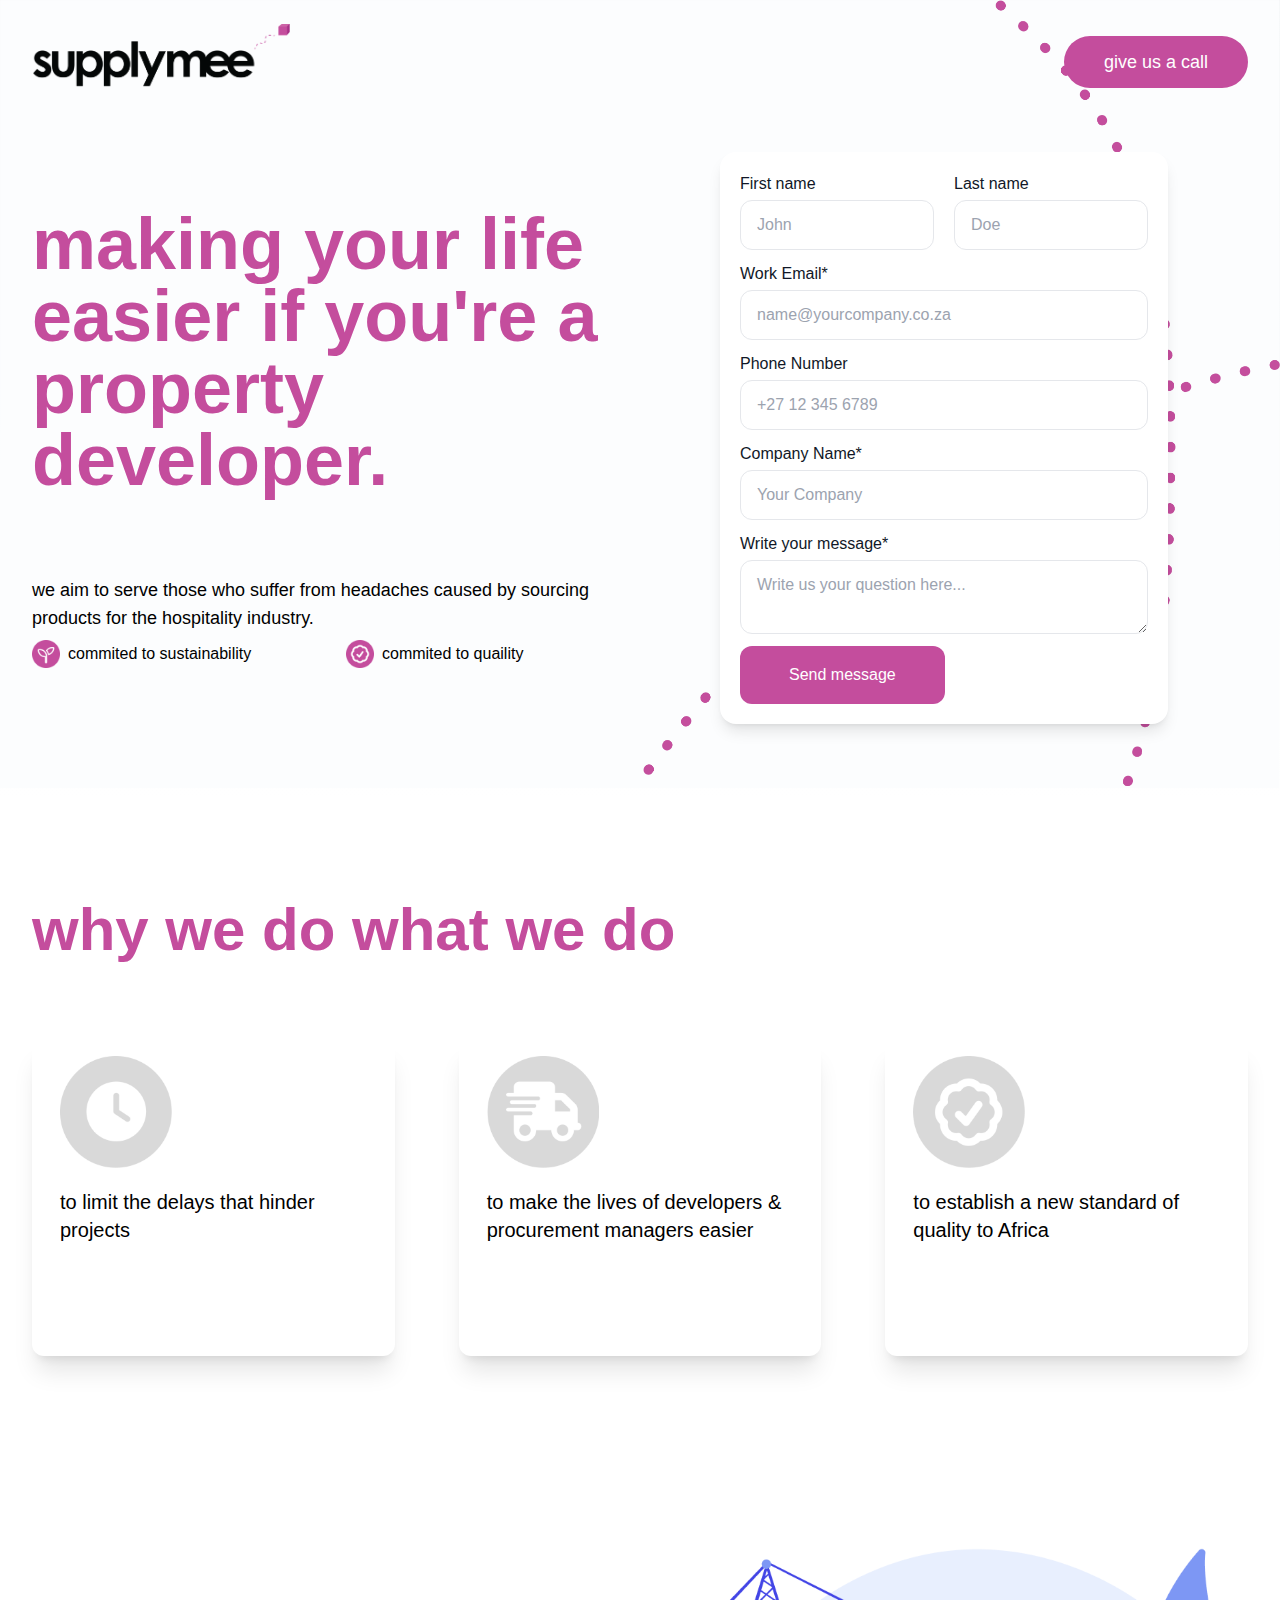
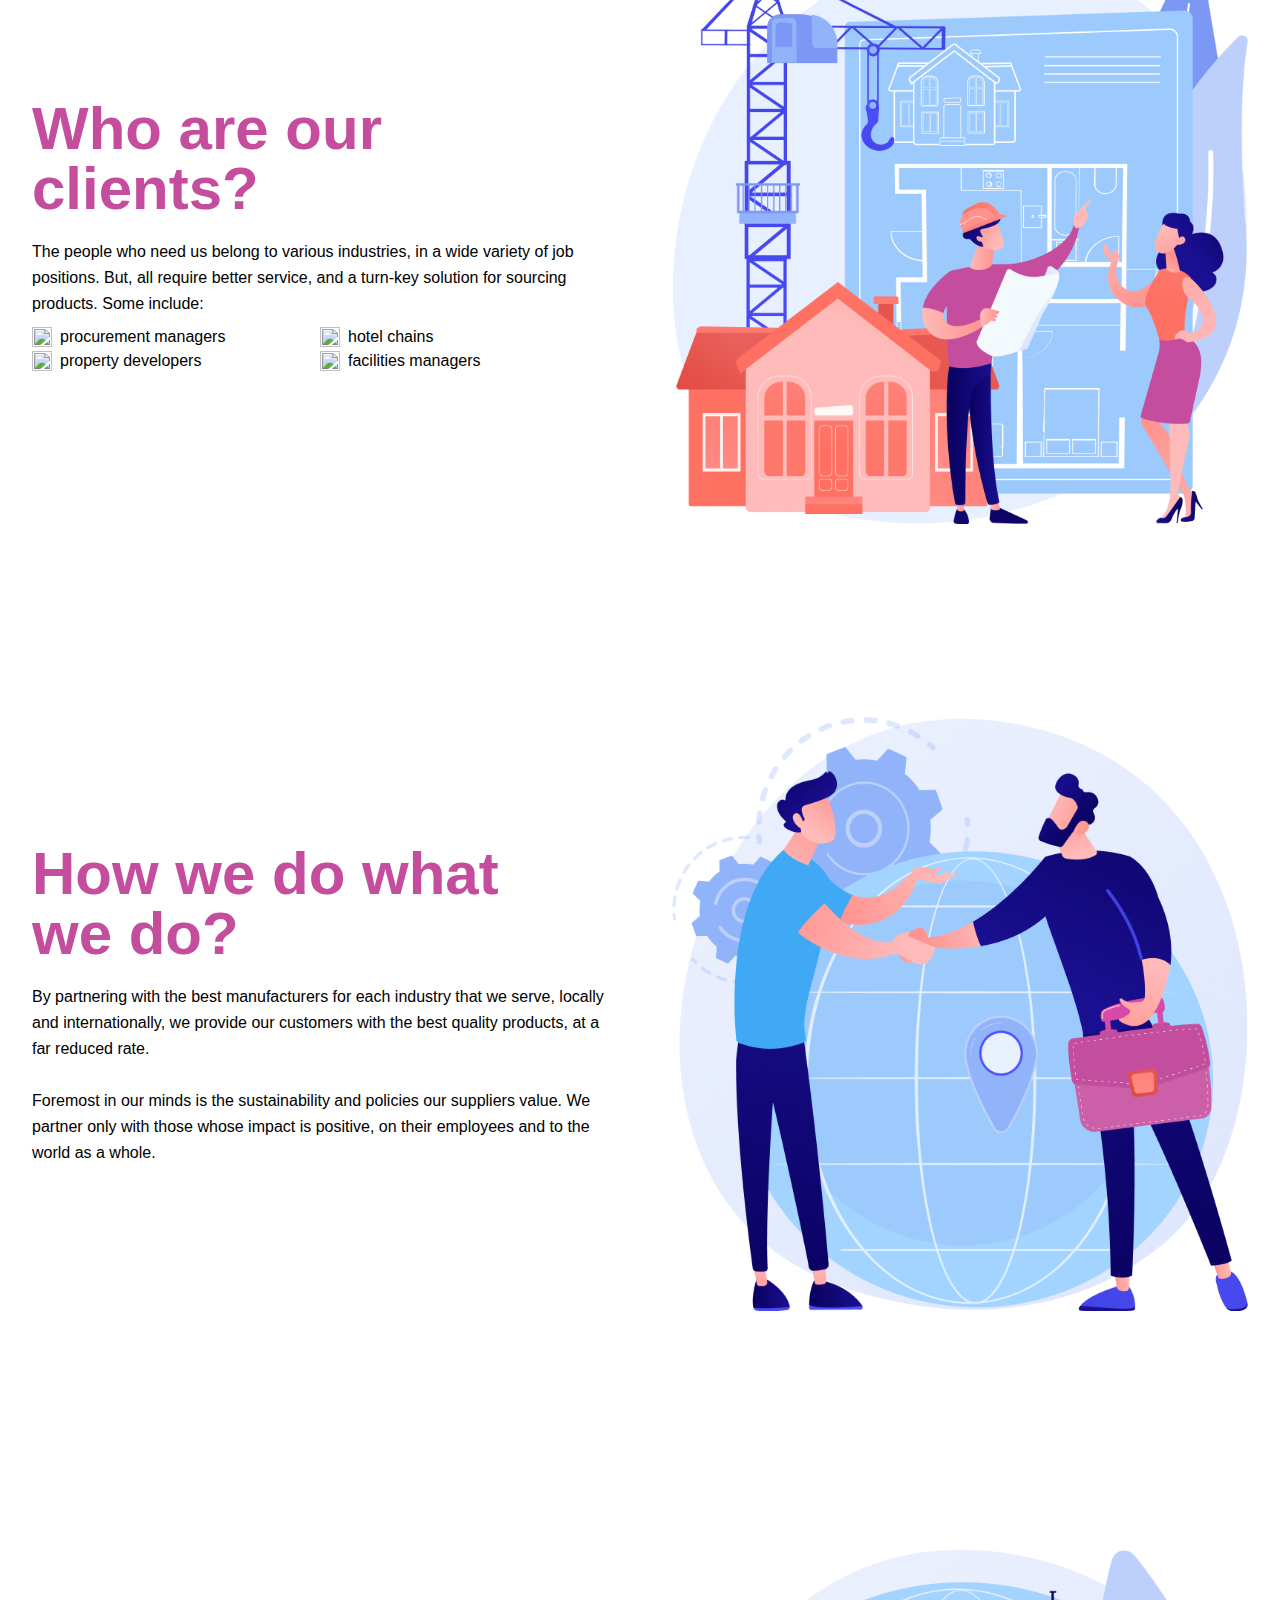
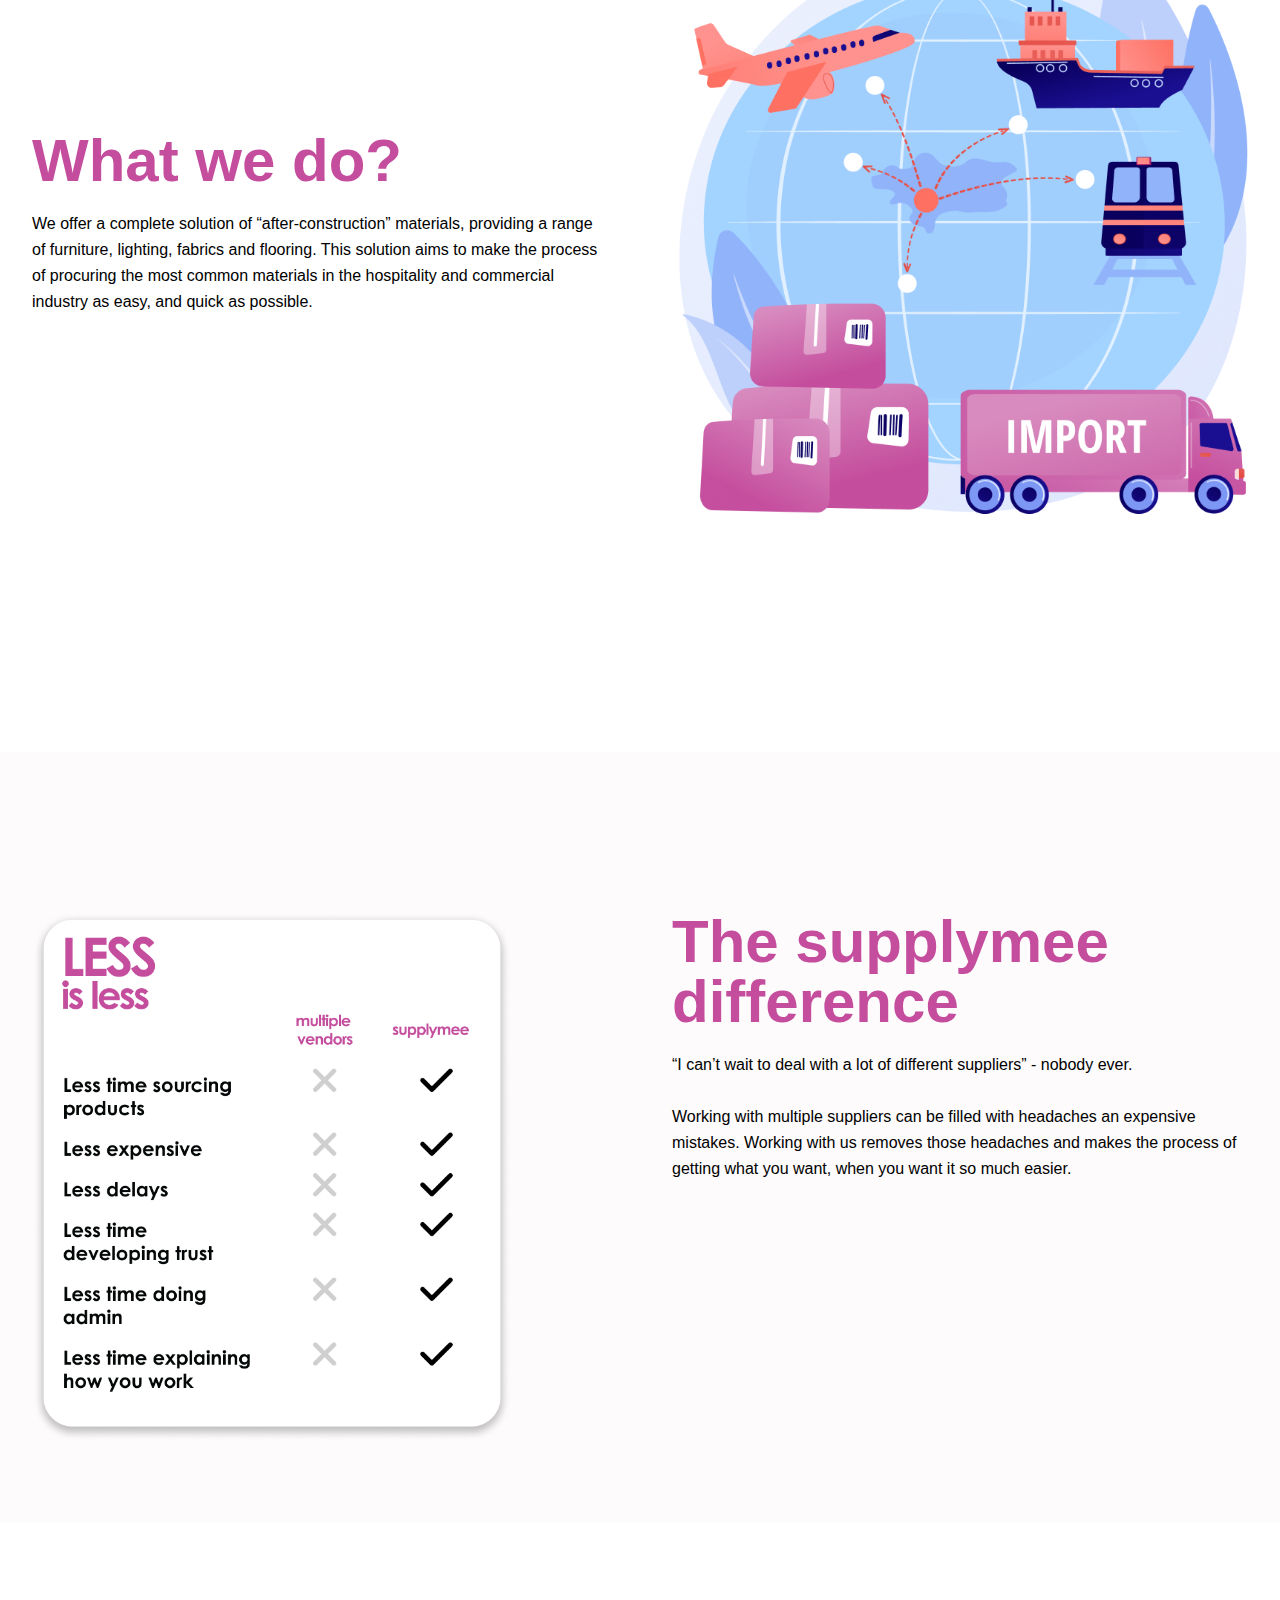
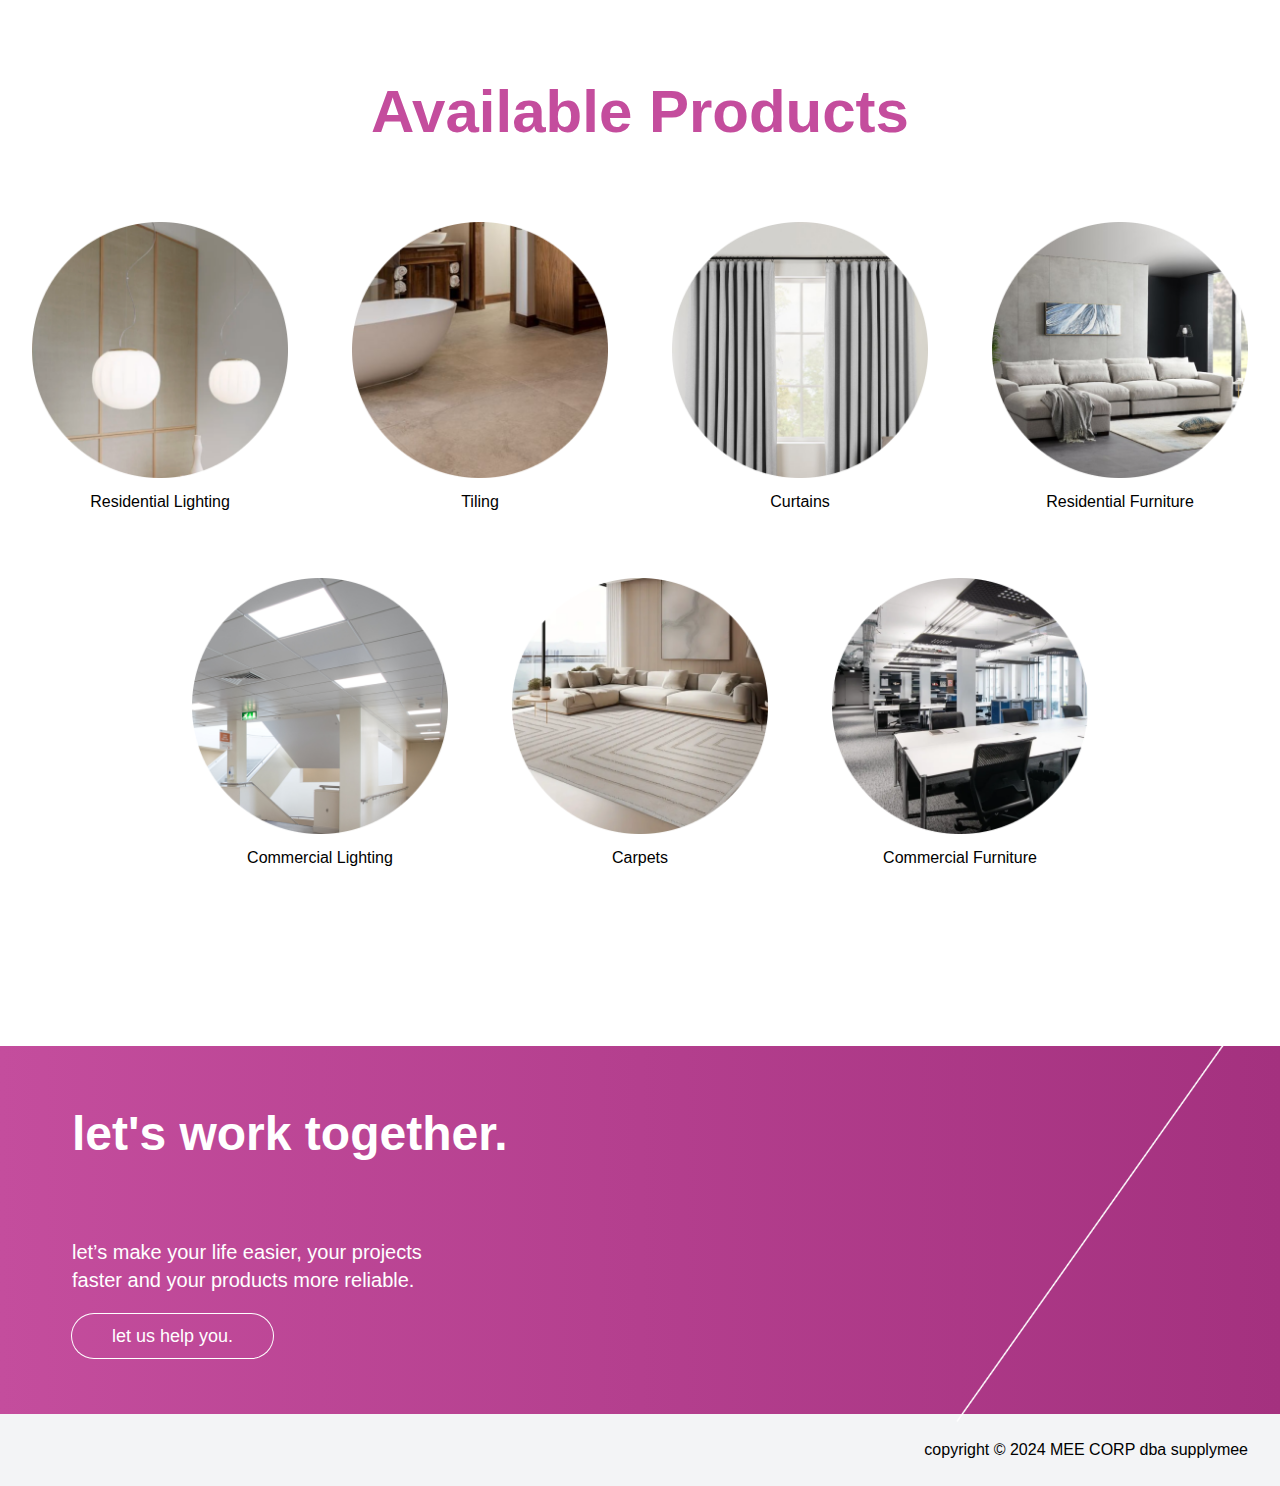
==== commit 8e4c500a: "Added product section" ====
--- a/src/index.html
+++ b/src/index.html
@@ -405,10 +405,102 @@
       </div>
     </section>
 
+    <!-- Product Section -->
+
+    <section class="py-12 sm:py-16 lg:py-20">
+      <div class="px-4 mx-auto sm:px-6 lg:px-8 max-w-7xl">
+        <div class="mx-auto mt-12 sm:mt-16 lg:mt-20">
+          <h2
+            class="text-mee text-4xl lg:text-5xl xl:text-6xl font-bold text-center"
+          >
+            Available Products
+          </h2>
+          <div
+            class="grid items-start grid-cols-4 gap-x-3 md:gap-x-16 mt-10 md:mt-16 lg:mt-20"
+          >
+            <div class="flex flex-col items-center justify-center">
+              <img
+                src="images/Residential Lighting.png"
+                class="w-full h-auto"
+                alt="An image of a decorative light fixture."
+              />
+              <p class="pt-3 text-xs md:text-sm lg:text-base text-center">
+                Residential Lighting
+              </p>
+            </div>
+            <div class="flex flex-col items-center justify-center">
+              <img
+                src="images/Tiling.png"
+                class="w-full h-auto"
+                alt="An image of tiles in a bathroom."
+              />
+              <p class="pt-3 text-xs md:text-sm lg:text-base text-center">
+                Tiling
+              </p>
+            </div>
+            <div class="flex flex-col items-center justify-center">
+              <img
+                src="images/Curtains.png"
+                class="w-full h-auto"
+                alt="An image of a partially open curtains covering a window."
+              />
+              <p class="pt-3 text-xs md:text-sm lg:text-base text-center">
+                Curtains
+              </p>
+            </div>
+            <div class="flex flex-col items-center justify-center">
+              <img
+                src="images/Residential Furniture.png"
+                class="w-full h-auto"
+                alt="An image of a lovely decorated home, with a couch in the center of the image."
+              />
+              <p class="pt-3 text-xs md:text-sm lg:text-base text-center">
+                Residential Furniture
+              </p>
+            </div>
+          </div>
+          <div
+            class="grid items-start grid-cols-3 gap-x-3 md:gap-x-16 mt-4 md:mt-10 lg:mt-16 mx-auto max-w-64 sm:max-w-xs md:max-w-2xl lg:max-w-3xl xl:max-w-4xl"
+          >
+            <div class="flex flex-col items-center justify-center">
+              <img
+                src="images/Commercial Lighting.png"
+                class="w-full h-auto"
+                alt="An image of LED Panels in a hospital"
+              />
+              <p class="pt-3 text-xs md:text-sm lg:text-base text-center">
+                Commercial Lighting
+              </p>
+            </div>
+            <div class="flex flex-col items-center justify-center">
+              <img
+                src="images/Carpets.png"
+                class="w-full h-auto"
+                alt="An image of a carpet infront of a couch."
+              />
+              <p class="pt-3 text-xs md:text-sm lg:text-base text-center">
+                Carpets
+              </p>
+            </div>
+            <div class="flex flex-col items-center justify-center">
+              <img
+                src="images/Commercial Furniture.png"
+                class="w-full h-auto"
+                alt="An image of desks in an office."
+              />
+              <p class="pt-3 text-xs md:text-sm lg:text-base text-center">
+                Commercial Furniture
+              </p>
+            </div>
+          </div>
+        </div>
+      </div>
+    </section>
+
     <!-- CTA Section -->
 
     <section
-      class="bg-gradient-to-r from-mee to-[#A4317F] my-12 sm:my-16 lg:my-20 xl:my-24"
+      class="bg-gradient-to-r from-mee to-[#A4317F] mt-12 sm:mt-16 lg:mt-20 xl:mt-24"
     >
       <div class="px-4 sm:px-6 lg:px-8 w-full">
         <div class="py-16 px-10 relative w-full">
--- a/src/output.css
+++ b/src/output.css
@@ -656,6 +656,10 @@
   margin-top: 4rem;
 }
 
+.mt-20 {
+  margin-top: 5rem;
+}
+
 .mt-3 {
   margin-top: 0.75rem;
 }
@@ -664,8 +668,12 @@
   margin-top: 1.75rem;
 }
 
-.mt-20 {
-  margin-top: 5rem;
+.mt-6 {
+  margin-top: 1.5rem;
+}
+
+.mt-4 {
+  margin-top: 1rem;
 }
 
 .block {
@@ -760,10 +768,6 @@
   width: 100%;
 }
 
-.w-10\/12 {
-  width: 83.333333%;
-}
-
 .max-w-6xl {
   max-width: 72rem;
 }
@@ -772,6 +776,38 @@
   max-width: 80rem;
 }
 
+.max-w-5xl {
+  max-width: 64rem;
+}
+
+.max-w-4xl {
+  max-width: 56rem;
+}
+
+.max-w-lg {
+  max-width: 32rem;
+}
+
+.max-w-md {
+  max-width: 28rem;
+}
+
+.max-w-sm {
+  max-width: 24rem;
+}
+
+.max-w-xs {
+  max-width: 20rem;
+}
+
+.max-w-64 {
+  max-width: 16rem;
+}
+
+.max-w-72 {
+  max-width: 18rem;
+}
+
 .flex-auto {
   flex: 1 1 auto;
 }
@@ -796,14 +832,6 @@
   resize: vertical;
 }
 
-.grid-flow-row {
-  grid-auto-flow: row;
-}
-
-.auto-rows-\[1fr\] {
-  grid-auto-rows: 1fr;
-}
-
 .grid-cols-1 {
   grid-template-columns: repeat(1, minmax(0, 1fr));
 }
@@ -812,6 +840,14 @@
   grid-template-columns: repeat(2, minmax(0, 1fr));
 }
 
+.grid-cols-4 {
+  grid-template-columns: repeat(4, minmax(0, 1fr));
+}
+
+.grid-cols-3 {
+  grid-template-columns: repeat(3, minmax(0, 1fr));
+}
+
 .grid-rows-2 {
   grid-template-rows: repeat(2, minmax(0, 1fr));
 }
@@ -864,32 +900,30 @@
   gap: 2.5rem;
 }
 
+.gap-16 {
+  gap: 4rem;
+}
+
 .gap-2 {
   gap: 0.5rem;
 }
 
-.gap-28 {
-  gap: 7rem;
-}
-
 .gap-5 {
   gap: 1.25rem;
 }
 
-.gap-24 {
-  gap: 6rem;
-}
-
-.gap-20 {
-  gap: 5rem;
-}
-
-.gap-16 {
-  gap: 4rem;
-}
-
 .gap-y-8 {
   row-gap: 2rem;
+}
+
+.gap-x-5 {
+  -moz-column-gap: 1.25rem;
+       column-gap: 1.25rem;
+}
+
+.gap-x-3 {
+  -moz-column-gap: 0.75rem;
+       column-gap: 0.75rem;
 }
 
 .space-y-3 > :not([hidden]) ~ :not([hidden]) {
@@ -914,10 +948,6 @@
   border-radius: 9999px;
 }
 
-.rounded-lg {
-  border-radius: 0.5rem;
-}
-
 .rounded-md {
   border-radius: 0.375rem;
 }
@@ -943,6 +973,11 @@
   border-color: transparent;
 }
 
+.bg-\[\#FDFBFB\] {
+  --tw-bg-opacity: 1;
+  background-color: rgb(253 251 251 / var(--tw-bg-opacity));
+}
+
 .bg-gray-100 {
   --tw-bg-opacity: 1;
   background-color: rgb(243 244 246 / var(--tw-bg-opacity));
@@ -965,15 +1000,6 @@
 .bg-white {
   --tw-bg-opacity: 1;
   background-color: rgb(255 255 255 / var(--tw-bg-opacity));
-}
-
-.bg-\[\] {
-  background-color: ;
-}
-
-.bg-\[\#FDFBFB\] {
-  --tw-bg-opacity: 1;
-  background-color: rgb(253 251 251 / var(--tw-bg-opacity));
 }
 
 .bg-\[url\(\'\.\/images\/background\.png\'\)\] {
@@ -1118,6 +1144,10 @@
   padding-top: 2.5rem;
 }
 
+.pt-12 {
+  padding-top: 3rem;
+}
+
 .pt-2 {
   padding-top: 0.5rem;
 }
@@ -1130,6 +1160,10 @@
   padding-top: 6rem;
 }
 
+.pt-3 {
+  padding-top: 0.75rem;
+}
+
 .pt-4 {
   padding-top: 1rem;
 }
@@ -1140,10 +1174,6 @@
 
 .pt-6 {
   padding-top: 1.5rem;
-}
-
-.pt-12 {
-  padding-top: 3rem;
 }
 
 .text-left {
@@ -1196,6 +1226,11 @@
 .text-xl {
   font-size: 1.25rem;
   line-height: 1.75rem;
+}
+
+.text-xs {
+  font-size: 0.75rem;
+  line-height: 1rem;
 }
 
 .font-bold {
@@ -1454,6 +1489,10 @@
     display: block;
   }
 
+  .sm\:max-w-xs {
+    max-width: 20rem;
+  }
+
   .sm\:px-6 {
     padding-left: 1.5rem;
     padding-right: 1.5rem;
@@ -1474,22 +1513,30 @@
 }
 
 @media (min-width: 768px) {
+  .md\:order-1 {
+    order: 1;
+  }
+
+  .md\:order-first {
+    order: -9999;
+  }
+
   .md\:order-last {
     order: 9999;
   }
 
-  .md\:order-1 {
-    order: 1;
-  }
-
-  .md\:order-first {
-    order: -9999;
-  }
-
   .md\:mt-0 {
     margin-top: 0px;
   }
 
+  .md\:mt-10 {
+    margin-top: 2.5rem;
+  }
+
+  .md\:mt-16 {
+    margin-top: 4rem;
+  }
+
   .md\:block {
     display: block;
   }
@@ -1506,12 +1553,20 @@
     width: 83.333333%;
   }
 
+  .md\:max-w-2xl {
+    max-width: 42rem;
+  }
+
   .md\:grid-cols-2 {
     grid-template-columns: repeat(2, minmax(0, 1fr));
   }
 
   .md\:grid-cols-3 {
     grid-template-columns: repeat(3, minmax(0, 1fr));
+  }
+
+  .md\:grid-cols-4 {
+    grid-template-columns: repeat(4, minmax(0, 1fr));
   }
 
   .md\:grid-rows-1 {
@@ -1545,10 +1600,6 @@
     padding-bottom: 1.5rem;
   }
 
-  .md\:pl-10 {
-    padding-left: 2.5rem;
-  }
-
   .md\:pt-10 {
     padding-top: 2.5rem;
   }
@@ -1578,6 +1629,11 @@
   .md\:text-base {
     font-size: 1rem;
     line-height: 1.5rem;
+  }
+
+  .md\:text-sm {
+    font-size: 0.875rem;
+    line-height: 1.25rem;
   }
 }
 
@@ -1591,6 +1647,10 @@
     margin-top: 5rem;
   }
 
+  .lg\:mt-16 {
+    margin-top: 4rem;
+  }
+
   .lg\:flex {
     display: flex;
   }
@@ -1605,6 +1665,14 @@
 
   .lg\:h-16 {
     height: 4rem;
+  }
+
+  .lg\:max-w-4xl {
+    max-width: 56rem;
+  }
+
+  .lg\:max-w-3xl {
+    max-width: 48rem;
   }
 
   .lg\:grid-cols-3 {
@@ -1640,12 +1708,12 @@
     padding-bottom: 5rem;
   }
 
+  .lg\:pt-20 {
+    padding-top: 5rem;
+  }
+
   .lg\:pt-6 {
     padding-top: 1.5rem;
-  }
-
-  .lg\:pt-20 {
-    padding-top: 5rem;
   }
 
   .lg\:text-left {
@@ -1660,6 +1728,16 @@
   .lg\:text-6xl {
     font-size: 3.75rem;
     line-height: 1;
+  }
+
+  .lg\:text-4xl {
+    font-size: 2.25rem;
+    line-height: 2.5rem;
+  }
+
+  .lg\:text-base {
+    font-size: 1rem;
+    line-height: 1.5rem;
   }
 }
 
@@ -1669,6 +1747,14 @@
     margin-bottom: 6rem;
   }
 
+  .xl\:mt-24 {
+    margin-top: 6rem;
+  }
+
+  .xl\:max-w-4xl {
+    max-width: 56rem;
+  }
+
   .xl\:py-24 {
     padding-top: 6rem;
     padding-bottom: 6rem;
@@ -1694,6 +1780,11 @@
 
   .xl\:text-7xl {
     font-size: 4.5rem;
+    line-height: 1;
+  }
+
+  .xl\:text-5xl {
+    font-size: 3rem;
     line-height: 1;
   }
 }
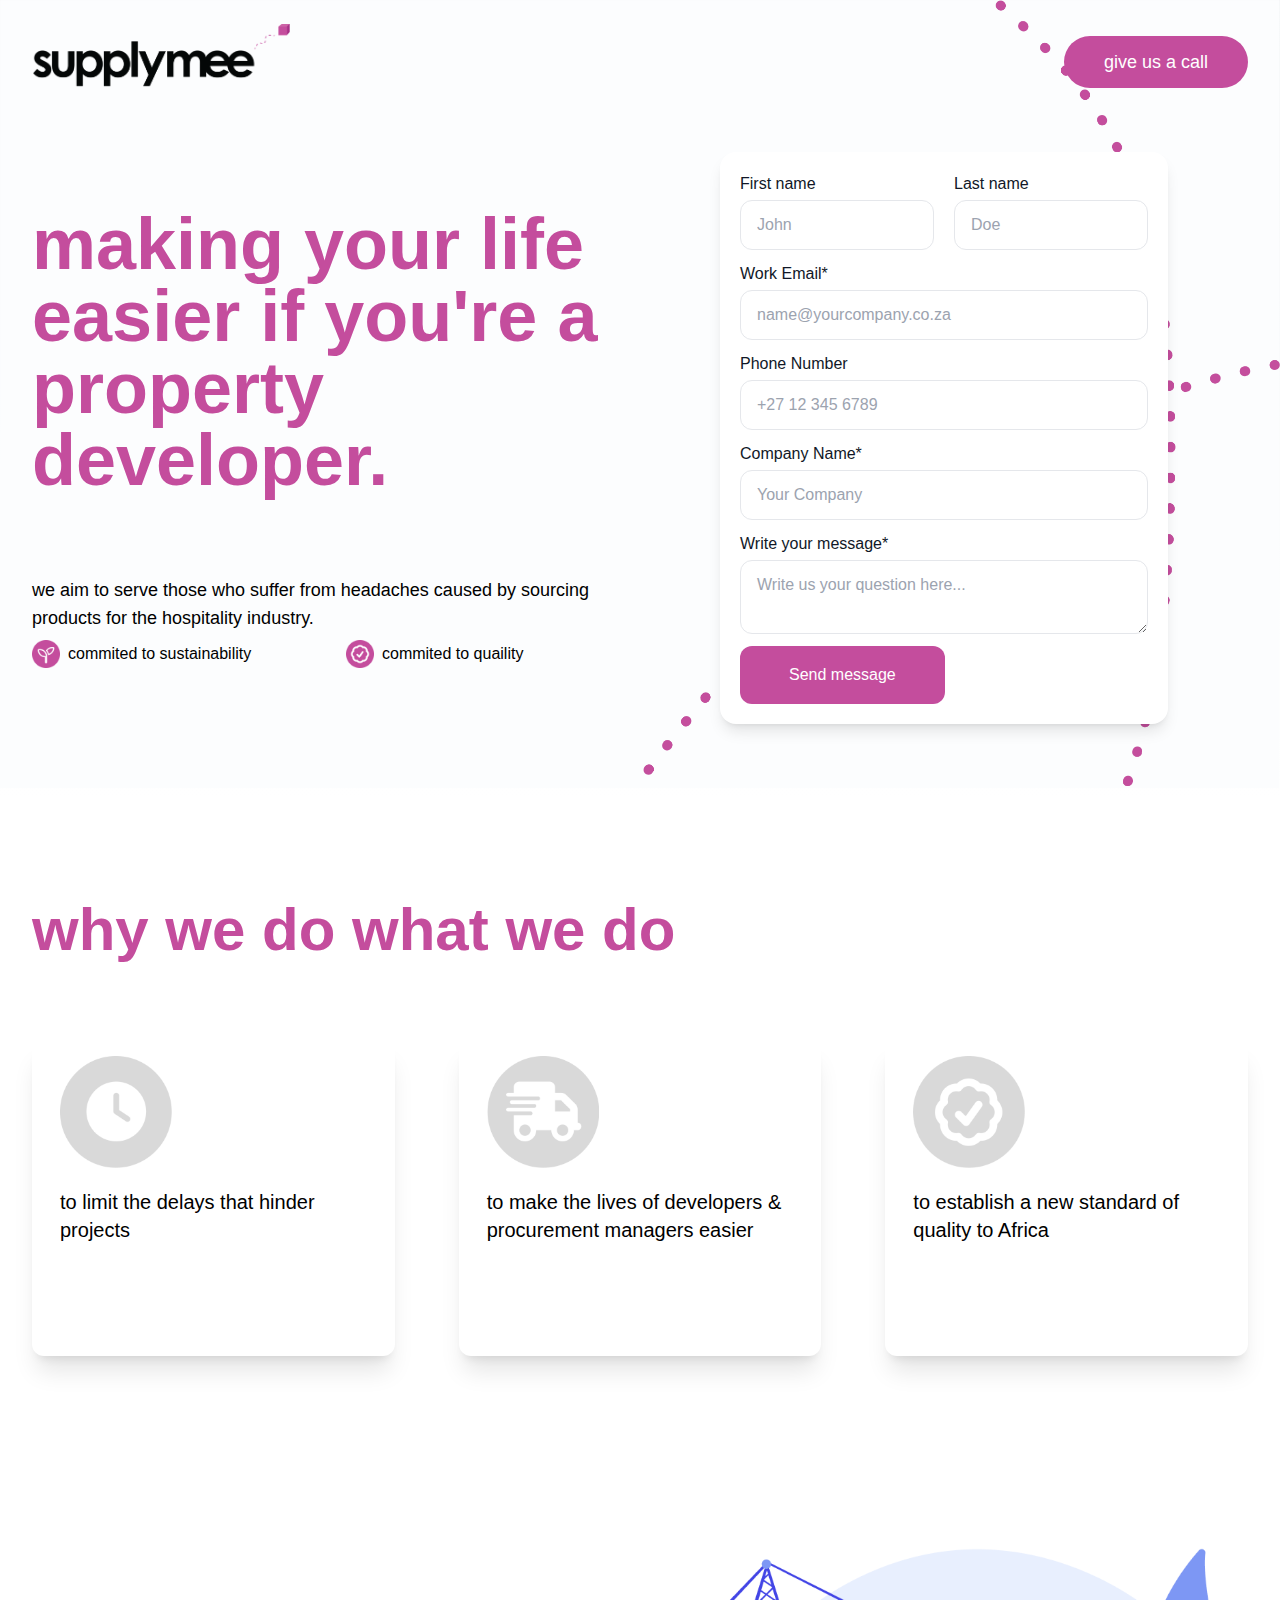
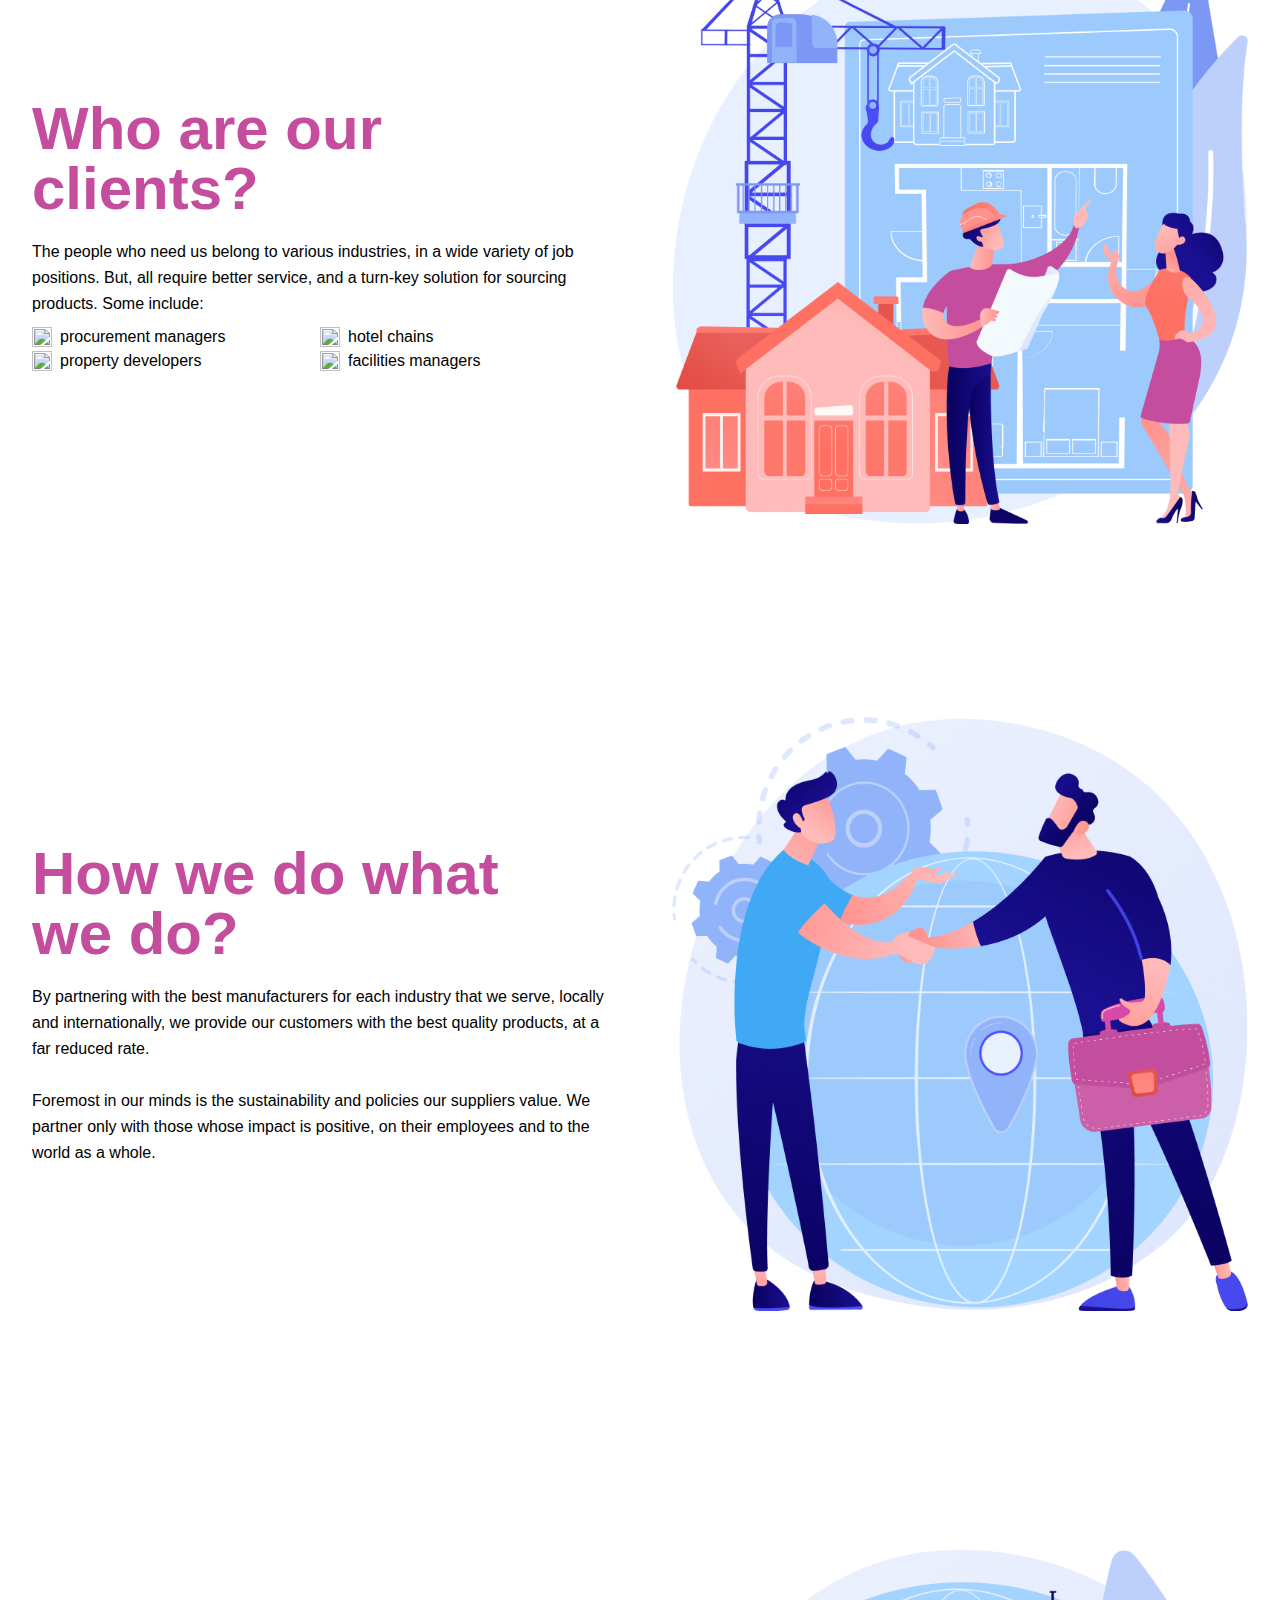
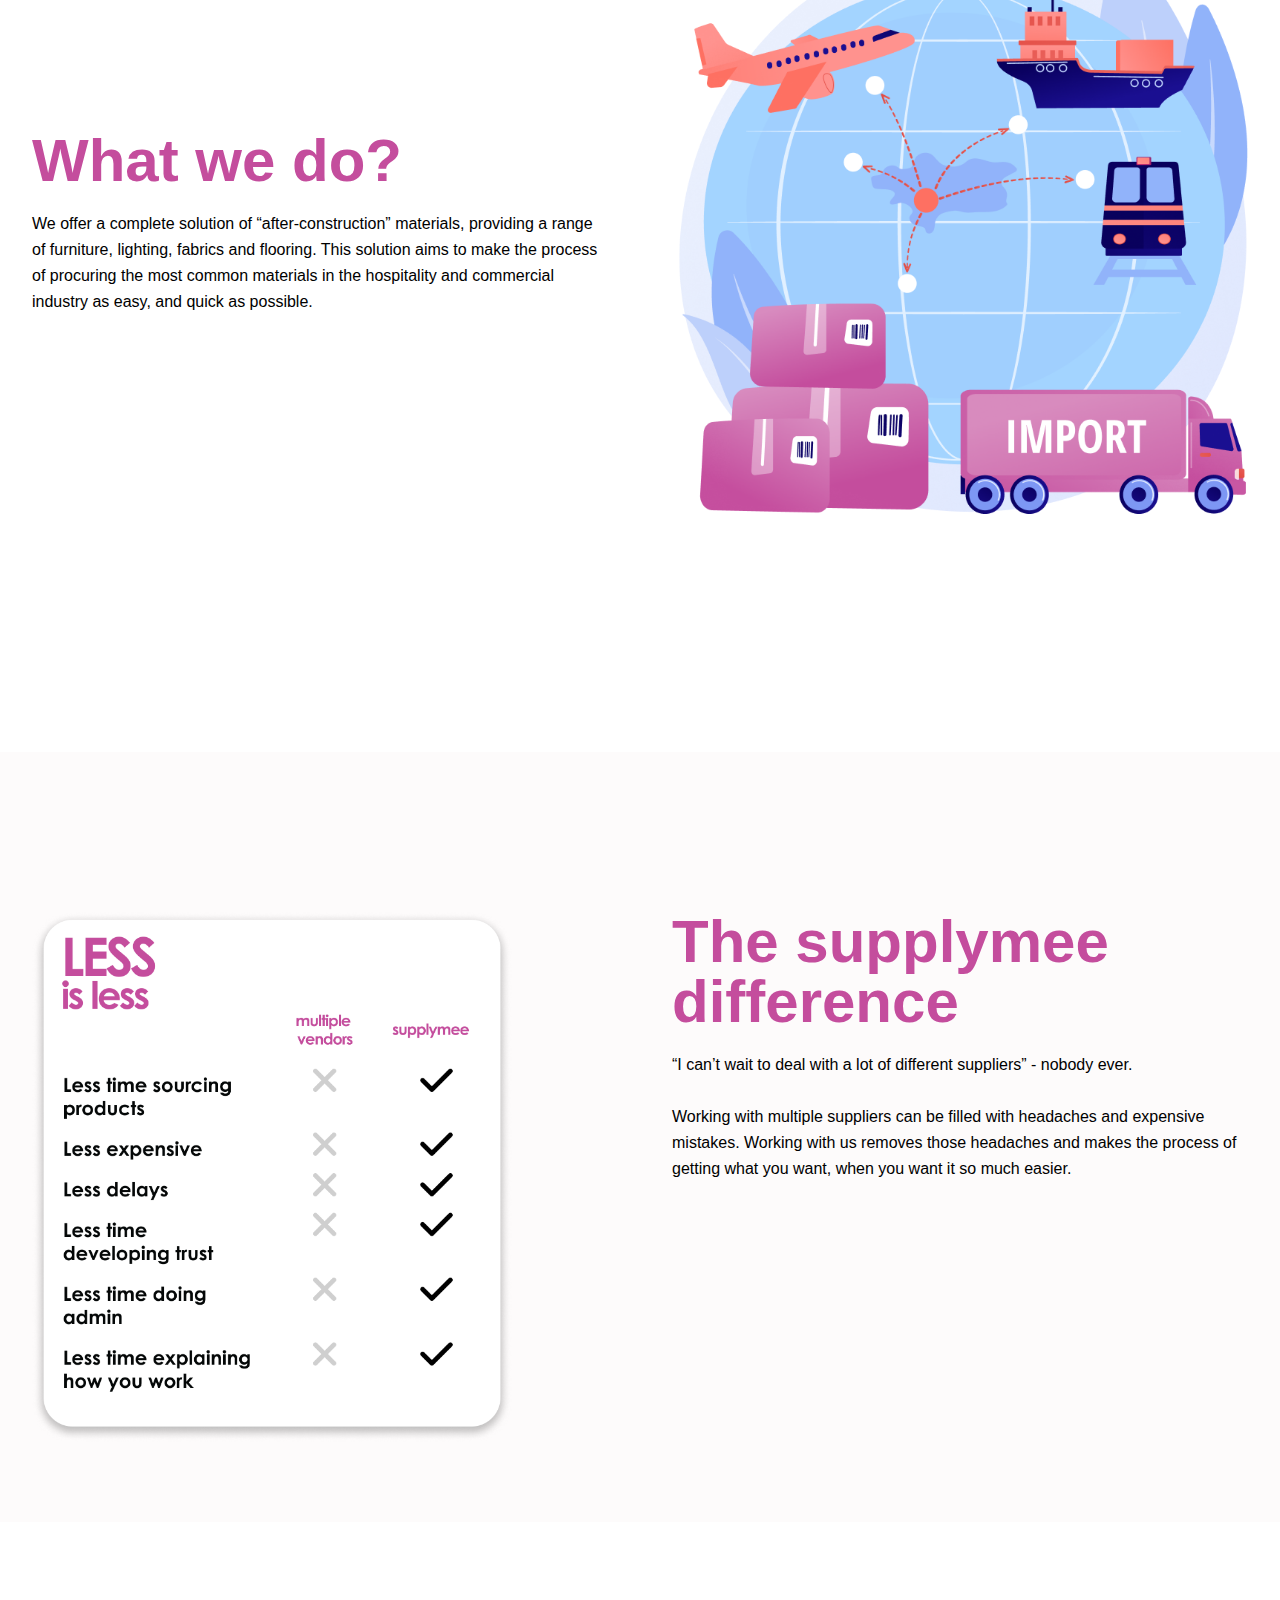
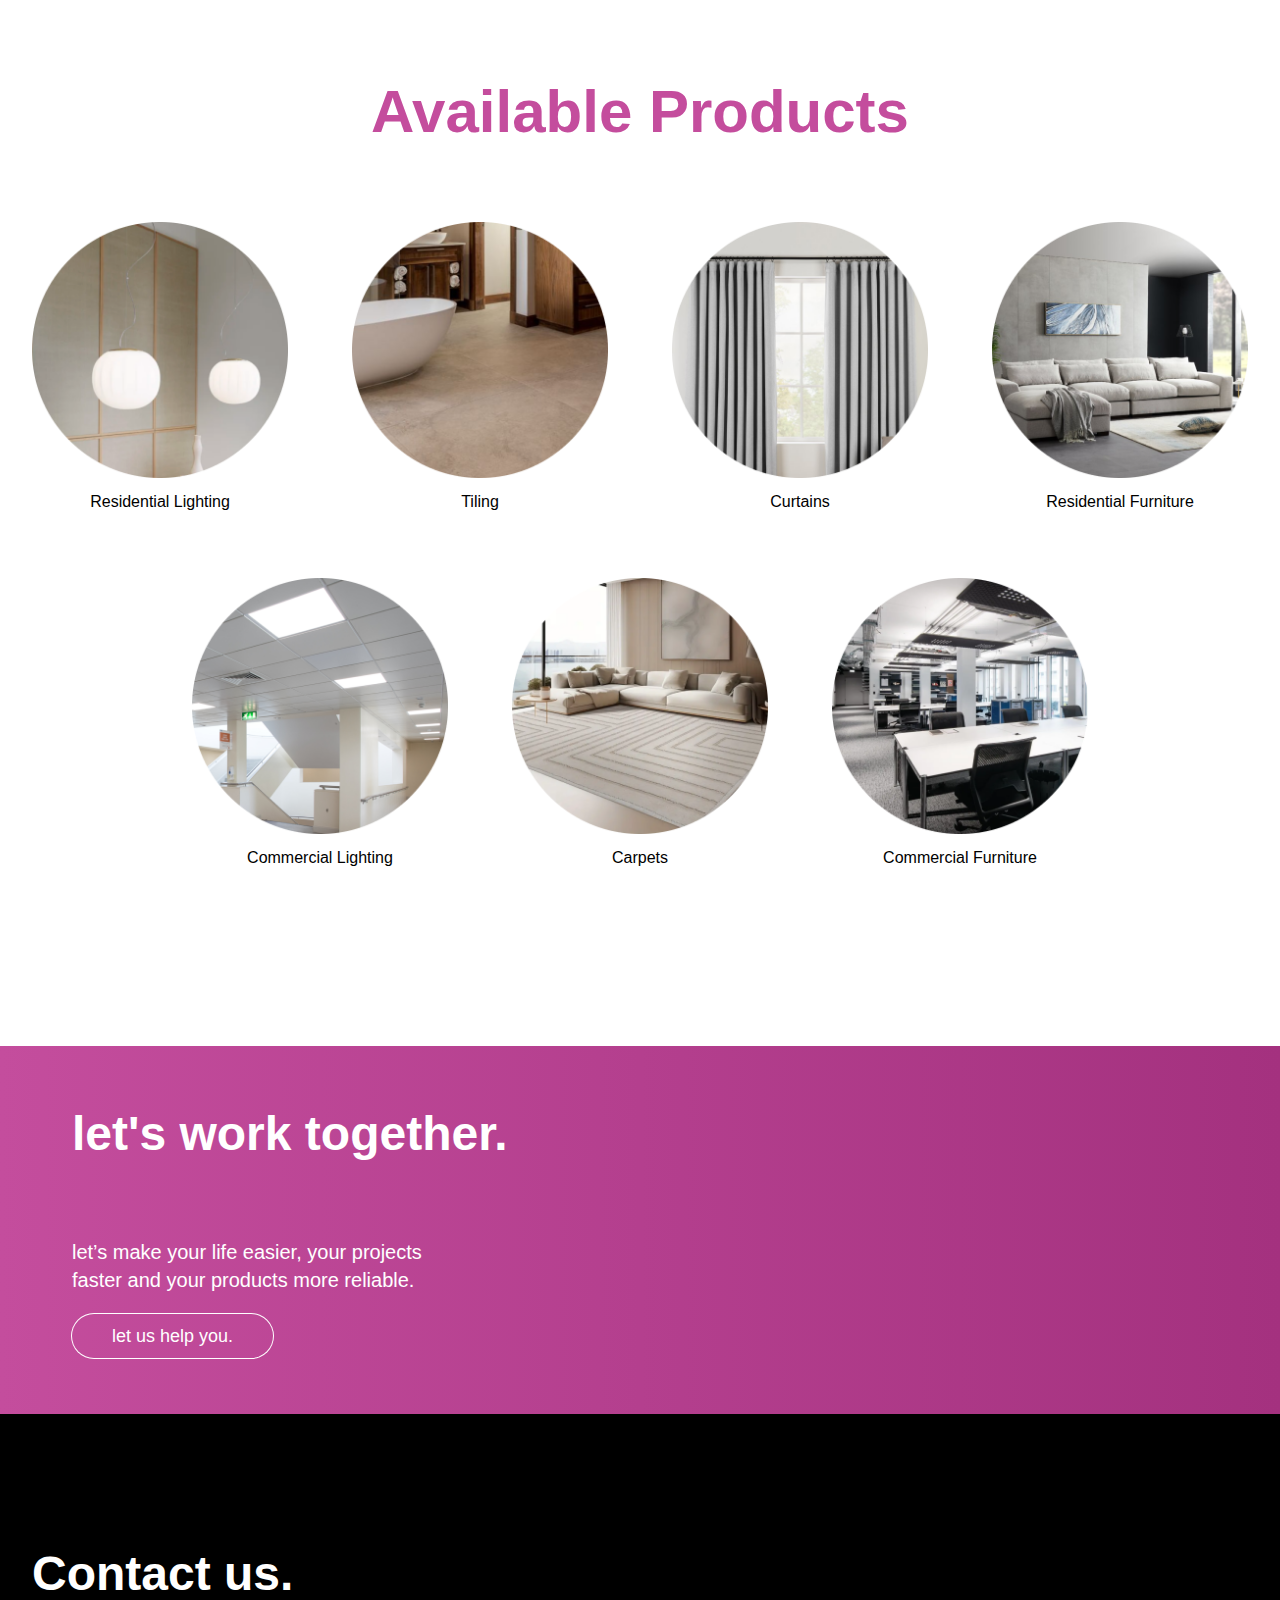
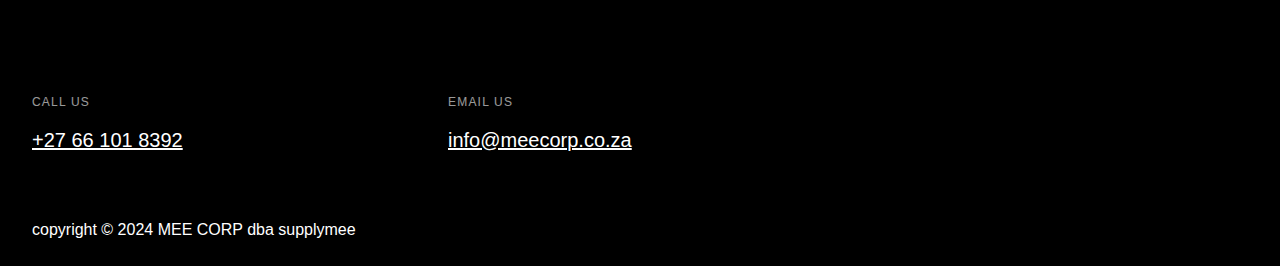
==== commit 202fcf6a: "Added animations and new footer" ====
--- a/src/index.html
+++ b/src/index.html
@@ -71,7 +71,9 @@
               class="text-left text-5xl md:text-5xl lg:text-6xl xl:text-7xl 2xl:text-8xl font-bold pb-10 relative text-mee"
             >
               making your life easier if you're a
-              <span id="text-animation">property developer</span>.
+              <span class="whitespace-break-spaces" id="text-animation"
+                >property developer</span
+              >.
             </h1>
             <div class="pt-6 md:pt-10">
               <p class="text-lg">
@@ -221,10 +223,14 @@
     <section class="pt-12 sm:pt-16 lg:pt-20 xl:pt-28">
       <div class="px-4 mx-auto sm:px-6 lg:px-8 max-w-7xl">
         <div class="">
-          <h2 class="text-mee text-4xl lg:text-5xl xl:text-6xl font-bold">
+          <h2
+            id="why-h1"
+            class="text-mee text-4xl lg:text-5xl xl:text-6xl font-bold"
+          >
             why we do what we do
           </h2>
           <div
+            id="why-boxes"
             class="grid grid-rows-3 md:grid-cols-3 md:grid-rows-1 gap-16 mt-20"
           >
             <!-- grid grid-cols-1 gap-5 mt-12 lg:grid-cols-3 lg:mt-20 lg:gap-x-12 -->
@@ -255,7 +261,10 @@
     <section class="py-12 sm:py-16 lg:py-20 xl:py-28">
       <div class="px-4 mx-auto sm:px-6 lg:px-8 max-w-7xl">
         <div class="mx-auto mt-12 sm:mt-16 lg:mt-20">
-          <div
+          <!-- WHO -->
+
+          <div
+            id="who-section"
             class="grid grid-cols-1 md:grid-cols-2 md:gap-x-16 gap-y-8 pb-20 items-center"
           >
             <div class="text-left">
@@ -308,6 +317,7 @@
           </div>
 
           <div
+            id="how-section"
             class="grid items-center grid-cols-1 md:grid-cols-2 md:gap-x-16 gap-y-8 py-12 sm:py-16 lg:py-20 xl:py-28"
           >
             <div class="order-last md:order-1 justify-self-center">
@@ -339,6 +349,7 @@
           </div>
 
           <div
+            id="what-section"
             class="grid items-center grid-cols-1 md:grid-cols-2 md:gap-x-16 gap-y-8 py-12 sm:py-16 lg:py-20 xl:py-28"
           >
             <div class="text-left">
@@ -374,7 +385,10 @@
     <section class="py-12 sm:py-16 lg:py-20 bg-[#FDFBFB]">
       <div class="px-4 mx-auto sm:px-6 lg:px-8 max-w-7xl">
         <div class="mx-auto mt-12 sm:mt-16 lg:mt-20">
-          <div class="grid items-start grid-cols-1 md:grid-cols-2 md:gap-x-16">
+          <div
+            id="comparison-section"
+            class="grid items-start grid-cols-1 md:grid-cols-2 md:gap-x-16"
+          >
             <div class="order-last md:order-first justify-self-center">
               <img
                 class="w-full md:w-10/12 h-auto"
@@ -394,7 +408,7 @@
                 “I can’t wait to deal with a lot of different suppliers” -
                 nobody ever.<br /><br />
 
-                Working with multiple suppliers can be filled with headaches an
+                Working with multiple suppliers can be filled with headaches and
                 expensive mistakes. Working with us removes those headaches and
                 makes the process of getting what you want, when you want it so
                 much easier.
@@ -411,11 +425,13 @@
       <div class="px-4 mx-auto sm:px-6 lg:px-8 max-w-7xl">
         <div class="mx-auto mt-12 sm:mt-16 lg:mt-20">
           <h2
+            id="product-h1"
             class="text-mee text-4xl lg:text-5xl xl:text-6xl font-bold text-center"
           >
             Available Products
           </h2>
           <div
+            id="product-1"
             class="grid items-start grid-cols-4 gap-x-3 md:gap-x-16 mt-10 md:mt-16 lg:mt-20"
           >
             <div class="flex flex-col items-center justify-center">
@@ -460,6 +476,7 @@
             </div>
           </div>
           <div
+            id="product-2"
             class="grid items-start grid-cols-3 gap-x-3 md:gap-x-16 mt-4 md:mt-10 lg:mt-16 mx-auto max-w-64 sm:max-w-xs md:max-w-2xl lg:max-w-3xl xl:max-w-4xl"
           >
             <div class="flex flex-col items-center justify-center">
@@ -503,10 +520,10 @@
       class="bg-gradient-to-r from-mee to-[#A4317F] mt-12 sm:mt-16 lg:mt-20 xl:mt-24"
     >
       <div class="px-4 sm:px-6 lg:px-8 w-full">
-        <div class="py-16 px-10 relative w-full">
+        <div id="cta-text" class="py-16 px-10 relative w-full">
           <img
             src="images/line.png"
-            class="absolute -top-2 h-96 right-5 hidden md:block"
+            class="absolute -top-2 h-96 right-5 hidden md:hidden -z-50"
           />
           <h2 class="text-white text-5xl font-bold">let's work together.</h2>
           <p class="text-xl text-white pt-20">
@@ -524,8 +541,31 @@
     </section>
 
     <!-- Footer -->
-    <section class="py-4 md:py-6 bg-gray-100">
-      <div class="px-4 sm:px-6 lg:px-8 text-right">
+    <section class="py-4 md:py-6 bg-black z-[100] text-white">
+      <div class="px-4 sm:px-6 lg:px-8">
+        <h2
+          class="text-white text-3xl lg:text-4xl xl:text-5xl font-bold text-left pt-28"
+        >
+          Contact us.
+        </h2>
+        <div class="grid grid-cols-1 md:grid-cols-3 mt-24 mb-16 gap-8">
+          <div>
+            <p class="text-xs tracking-widest opacity-60">CALL US</p>
+            <a
+              class="block text-xl underline mt-2 md:mt-4"
+              href="tel:+27661018392"
+              >+27 66 101 8392</a
+            >
+          </div>
+          <div>
+            <p class="text-xs tracking-widest opacity-60">EMAIL US</p>
+            <a
+              class="block text-xl underline mt-2 md:mt-4"
+              href="mailto:info@meecorp.co.za"
+              >info@meecorp.co.za</a
+            >
+          </div>
+        </div>
         <p>copyright © 2024 MEE CORP dba supplymee</p>
       </div>
     </section>
@@ -533,4 +573,5 @@
   <script src="text-animation.js"></script>
   <script src="https://cdn.jsdelivr.net/npm/gsap@3.12.5/dist/gsap.min.js"></script>
   <script src="https://cdn.jsdelivr.net/npm/gsap@3.12.5/dist/TextPlugin.min.js"></script>
+  <script src="https://cdn.jsdelivr.net/npm/gsap@3.12.5/dist/ScrollTrigger.min.js"></script>
 </html>
--- a/src/output.css
+++ b/src/output.css
@@ -602,6 +602,10 @@
   top: 1rem;
 }
 
+.-z-10 {
+  z-index: -10;
+}
+
 .-z-50 {
   z-index: -50;
 }
@@ -612,6 +616,10 @@
 
 .z-50 {
   z-index: 50;
+}
+
+.z-\[100\] {
+  z-index: 100;
 }
 
 .order-last {
@@ -623,11 +631,6 @@
   margin-right: auto;
 }
 
-.my-12 {
-  margin-top: 3rem;
-  margin-bottom: 3rem;
-}
-
 .mb-2 {
   margin-bottom: 0.5rem;
 }
@@ -664,16 +667,32 @@
   margin-top: 0.75rem;
 }
 
+.mt-4 {
+  margin-top: 1rem;
+}
+
 .mt-7 {
   margin-top: 1.75rem;
 }
 
+.mt-24 {
+  margin-top: 6rem;
+}
+
+.mb-16 {
+  margin-bottom: 4rem;
+}
+
+.mt-8 {
+  margin-top: 2rem;
+}
+
 .mt-6 {
   margin-top: 1.5rem;
 }
 
-.mt-4 {
-  margin-top: 1rem;
+.mt-2 {
+  margin-top: 0.5rem;
 }
 
 .block {
@@ -768,6 +787,10 @@
   width: 100%;
 }
 
+.max-w-64 {
+  max-width: 16rem;
+}
+
 .max-w-6xl {
   max-width: 72rem;
 }
@@ -776,38 +799,6 @@
   max-width: 80rem;
 }
 
-.max-w-5xl {
-  max-width: 64rem;
-}
-
-.max-w-4xl {
-  max-width: 56rem;
-}
-
-.max-w-lg {
-  max-width: 32rem;
-}
-
-.max-w-md {
-  max-width: 28rem;
-}
-
-.max-w-sm {
-  max-width: 24rem;
-}
-
-.max-w-xs {
-  max-width: 20rem;
-}
-
-.max-w-64 {
-  max-width: 16rem;
-}
-
-.max-w-72 {
-  max-width: 18rem;
-}
-
 .flex-auto {
   flex: 1 1 auto;
 }
@@ -840,14 +831,14 @@
   grid-template-columns: repeat(2, minmax(0, 1fr));
 }
 
+.grid-cols-3 {
+  grid-template-columns: repeat(3, minmax(0, 1fr));
+}
+
 .grid-cols-4 {
   grid-template-columns: repeat(4, minmax(0, 1fr));
 }
 
-.grid-cols-3 {
-  grid-template-columns: repeat(3, minmax(0, 1fr));
-}
-
 .grid-rows-2 {
   grid-template-rows: repeat(2, minmax(0, 1fr));
 }
@@ -912,18 +903,17 @@
   gap: 1.25rem;
 }
 
-.gap-y-8 {
-  row-gap: 2rem;
-}
-
-.gap-x-5 {
-  -moz-column-gap: 1.25rem;
-       column-gap: 1.25rem;
+.gap-8 {
+  gap: 2rem;
 }
 
 .gap-x-3 {
   -moz-column-gap: 0.75rem;
        column-gap: 0.75rem;
+}
+
+.gap-y-8 {
+  row-gap: 2rem;
 }
 
 .space-y-3 > :not([hidden]) ~ :not([hidden]) {
@@ -940,6 +930,10 @@
   overflow-y: hidden;
 }
 
+.whitespace-break-spaces {
+  white-space: break-spaces;
+}
+
 .rounded-2xl {
   border-radius: 1rem;
 }
@@ -976,6 +970,11 @@
 .bg-\[\#FDFBFB\] {
   --tw-bg-opacity: 1;
   background-color: rgb(253 251 251 / var(--tw-bg-opacity));
+}
+
+.bg-black {
+  --tw-bg-opacity: 1;
+  background-color: rgb(0 0 0 / var(--tw-bg-opacity));
 }
 
 .bg-gray-100 {
@@ -1176,6 +1175,14 @@
   padding-top: 1.5rem;
 }
 
+.pt-28 {
+  padding-top: 7rem;
+}
+
+.pt-8 {
+  padding-top: 2rem;
+}
+
 .text-left {
   text-align: left;
 }
@@ -1233,6 +1240,11 @@
   line-height: 1rem;
 }
 
+.text-sm {
+  font-size: 0.875rem;
+  line-height: 1.25rem;
+}
+
 .font-bold {
   font-weight: 700;
 }
@@ -1251,6 +1263,18 @@
 
 .leading-relaxed {
   line-height: 1.625;
+}
+
+.tracking-wide {
+  letter-spacing: 0.025em;
+}
+
+.tracking-wider {
+  letter-spacing: 0.05em;
+}
+
+.tracking-widest {
+  letter-spacing: 0.1em;
 }
 
 .text-gray-900 {
@@ -1266,6 +1290,18 @@
 .text-white {
   --tw-text-opacity: 1;
   color: rgb(255 255 255 / var(--tw-text-opacity));
+}
+
+.underline {
+  text-decoration-line: underline;
+}
+
+.opacity-80 {
+  opacity: 0.8;
+}
+
+.opacity-60 {
+  opacity: 0.6;
 }
 
 .shadow-lg {
@@ -1476,11 +1512,6 @@
 }
 
 @media (min-width: 640px) {
-  .sm\:my-16 {
-    margin-top: 4rem;
-    margin-bottom: 4rem;
-  }
-
   .sm\:mt-16 {
     margin-top: 4rem;
   }
@@ -1537,6 +1568,10 @@
     margin-top: 4rem;
   }
 
+  .md\:mt-4 {
+    margin-top: 1rem;
+  }
+
   .md\:block {
     display: block;
   }
@@ -1545,6 +1580,10 @@
     display: flex;
   }
 
+  .md\:hidden {
+    display: none;
+  }
+
   .md\:w-1\/2 {
     width: 50%;
   }
@@ -1563,10 +1602,6 @@
 
   .md\:grid-cols-3 {
     grid-template-columns: repeat(3, minmax(0, 1fr));
-  }
-
-  .md\:grid-cols-4 {
-    grid-template-columns: repeat(4, minmax(0, 1fr));
   }
 
   .md\:grid-rows-1 {
@@ -1638,19 +1673,14 @@
 }
 
 @media (min-width: 1024px) {
-  .lg\:my-20 {
-    margin-top: 5rem;
-    margin-bottom: 5rem;
+  .lg\:mt-16 {
+    margin-top: 4rem;
   }
 
   .lg\:mt-20 {
     margin-top: 5rem;
   }
 
-  .lg\:mt-16 {
-    margin-top: 4rem;
-  }
-
   .lg\:flex {
     display: flex;
   }
@@ -1665,10 +1695,6 @@
 
   .lg\:h-16 {
     height: 4rem;
-  }
-
-  .lg\:max-w-4xl {
-    max-width: 56rem;
   }
 
   .lg\:max-w-3xl {
@@ -1730,23 +1756,18 @@
     line-height: 1;
   }
 
+  .lg\:text-base {
+    font-size: 1rem;
+    line-height: 1.5rem;
+  }
+
   .lg\:text-4xl {
     font-size: 2.25rem;
     line-height: 2.5rem;
   }
-
-  .lg\:text-base {
-    font-size: 1rem;
-    line-height: 1.5rem;
-  }
 }
 
 @media (min-width: 1280px) {
-  .xl\:my-24 {
-    margin-top: 6rem;
-    margin-bottom: 6rem;
-  }
-
   .xl\:mt-24 {
     margin-top: 6rem;
   }
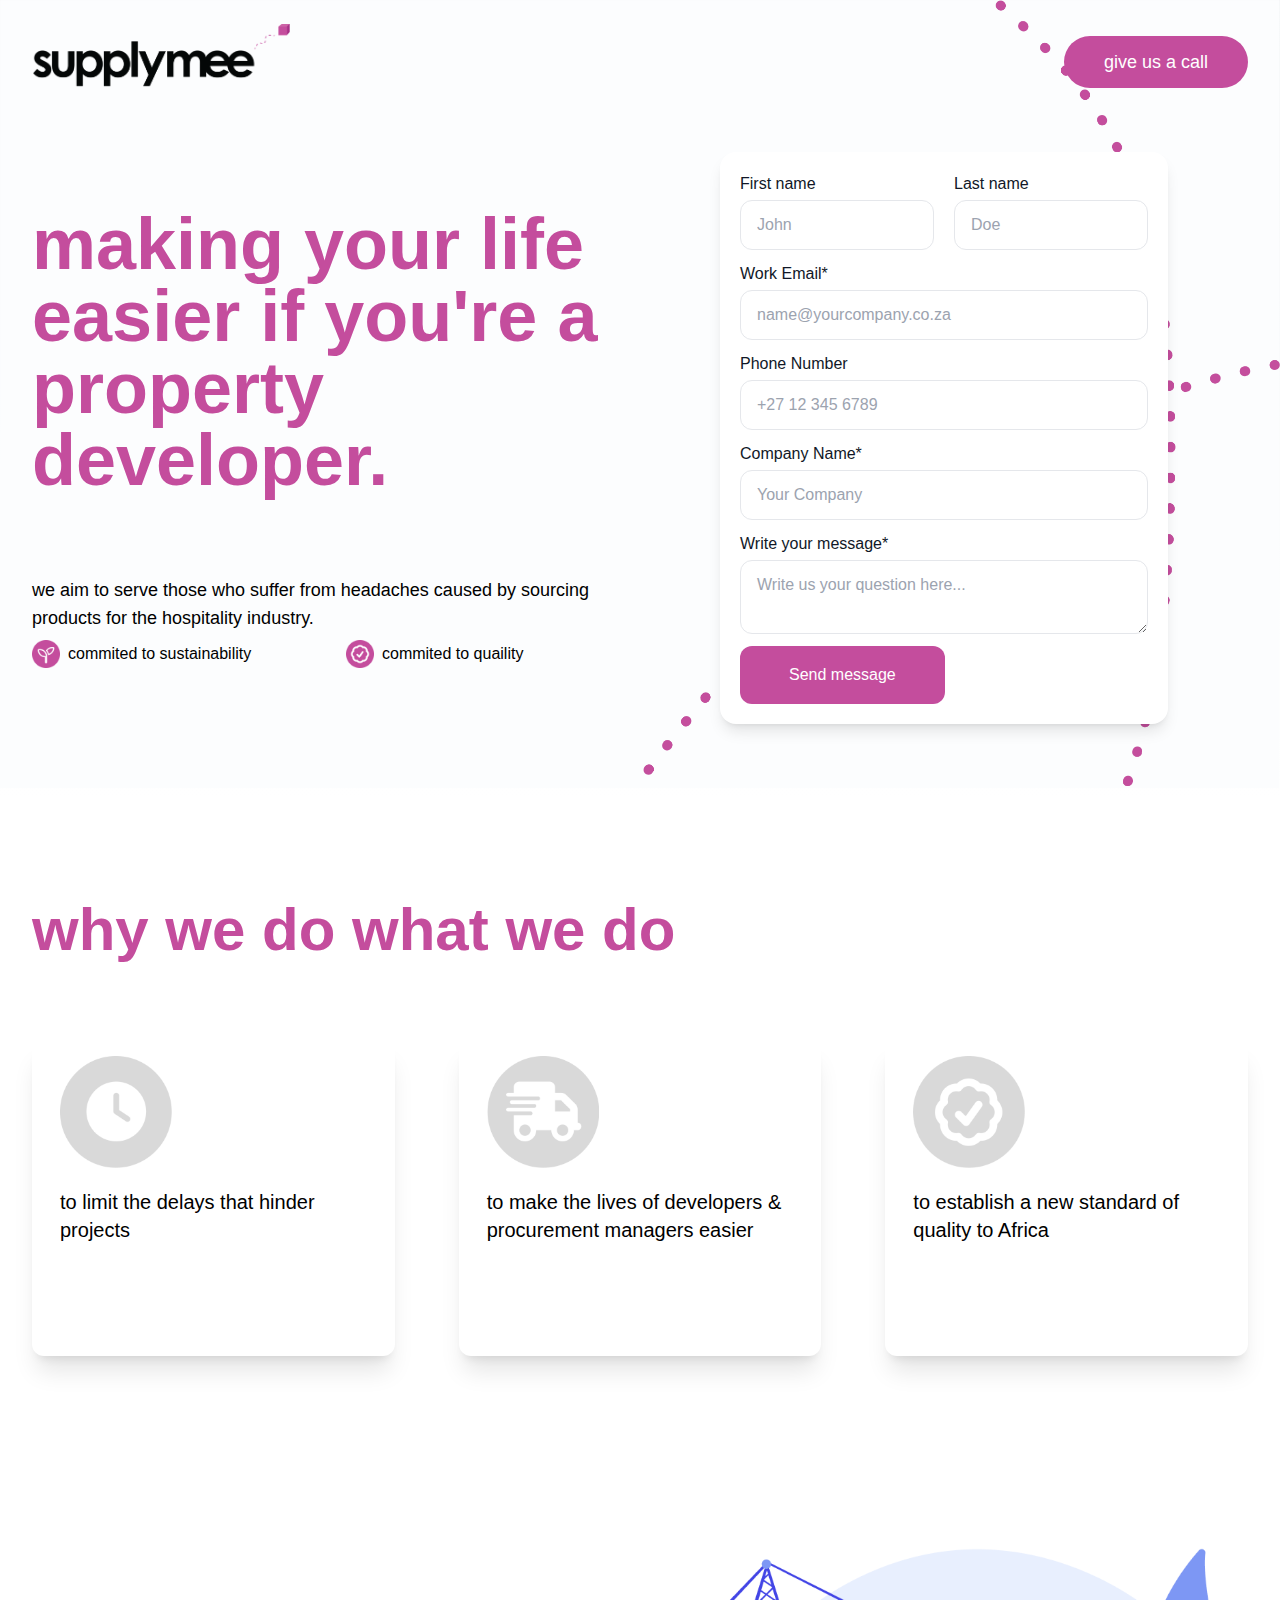
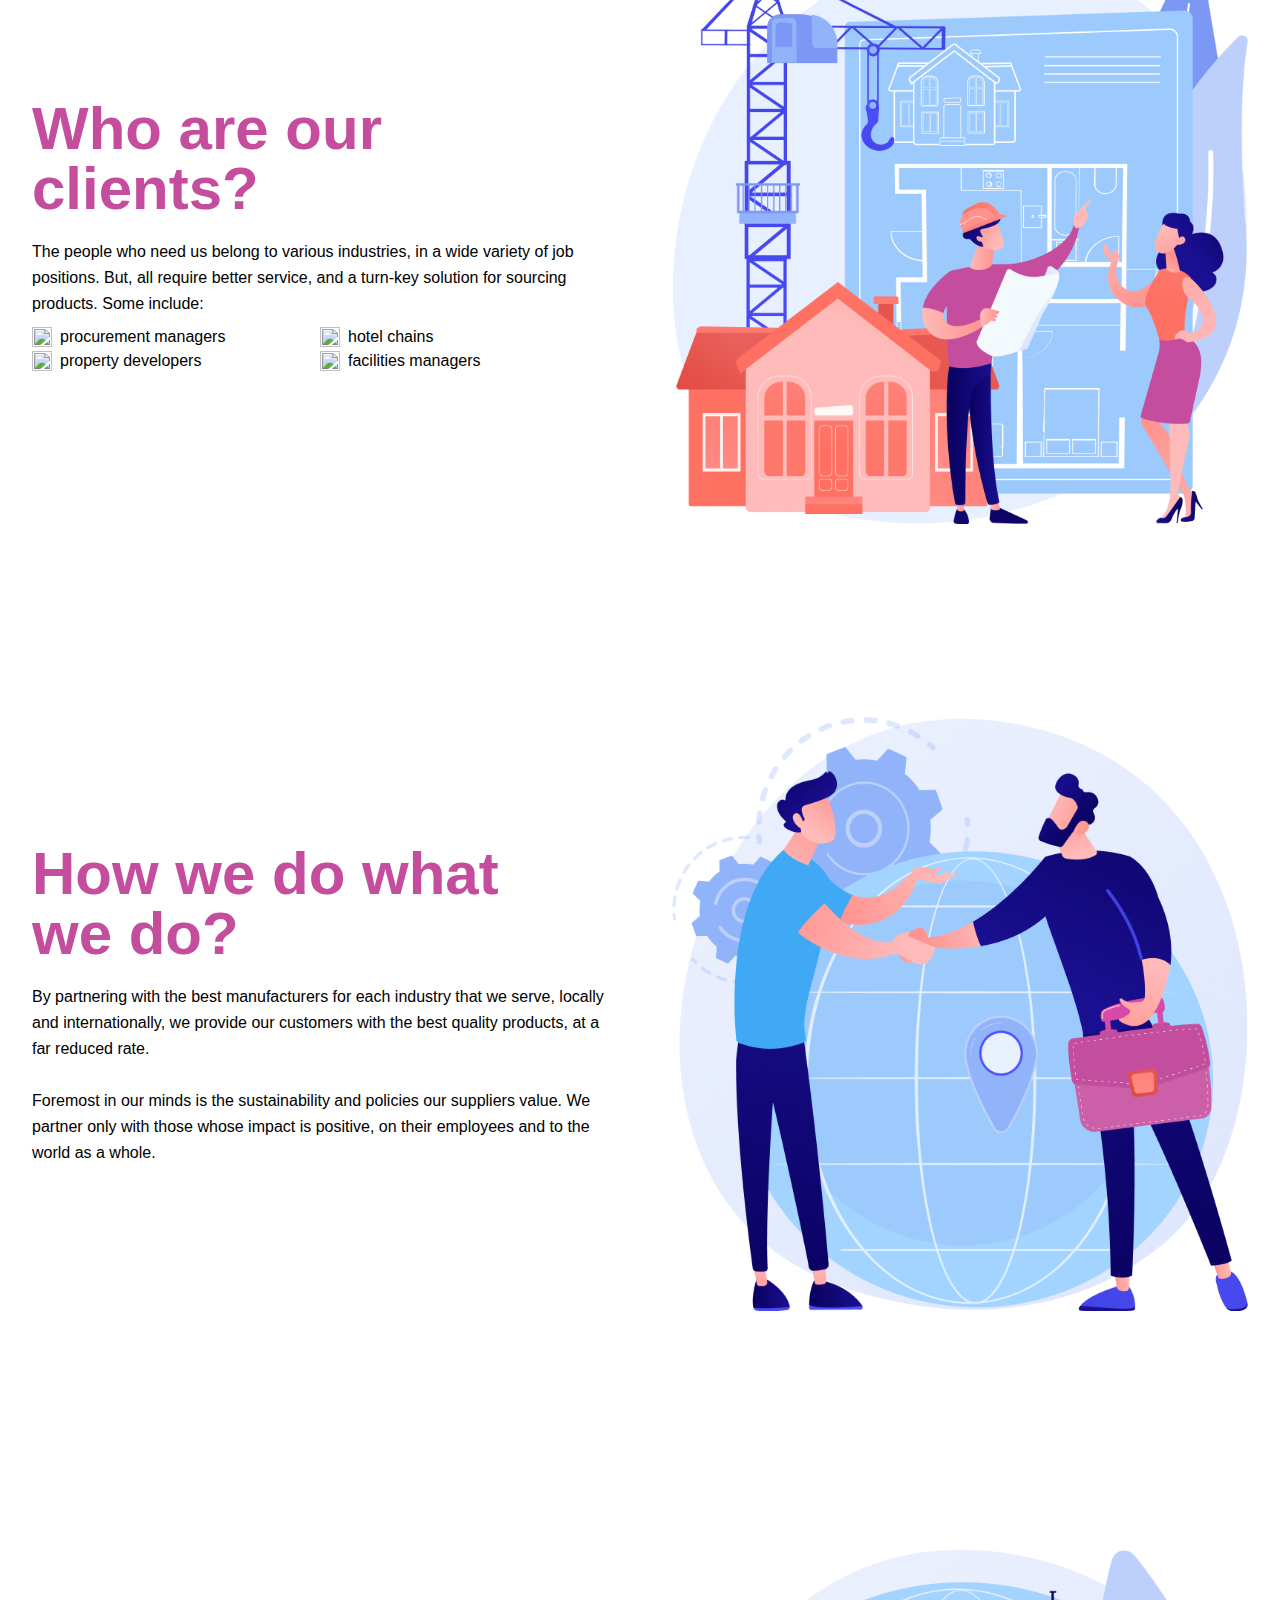
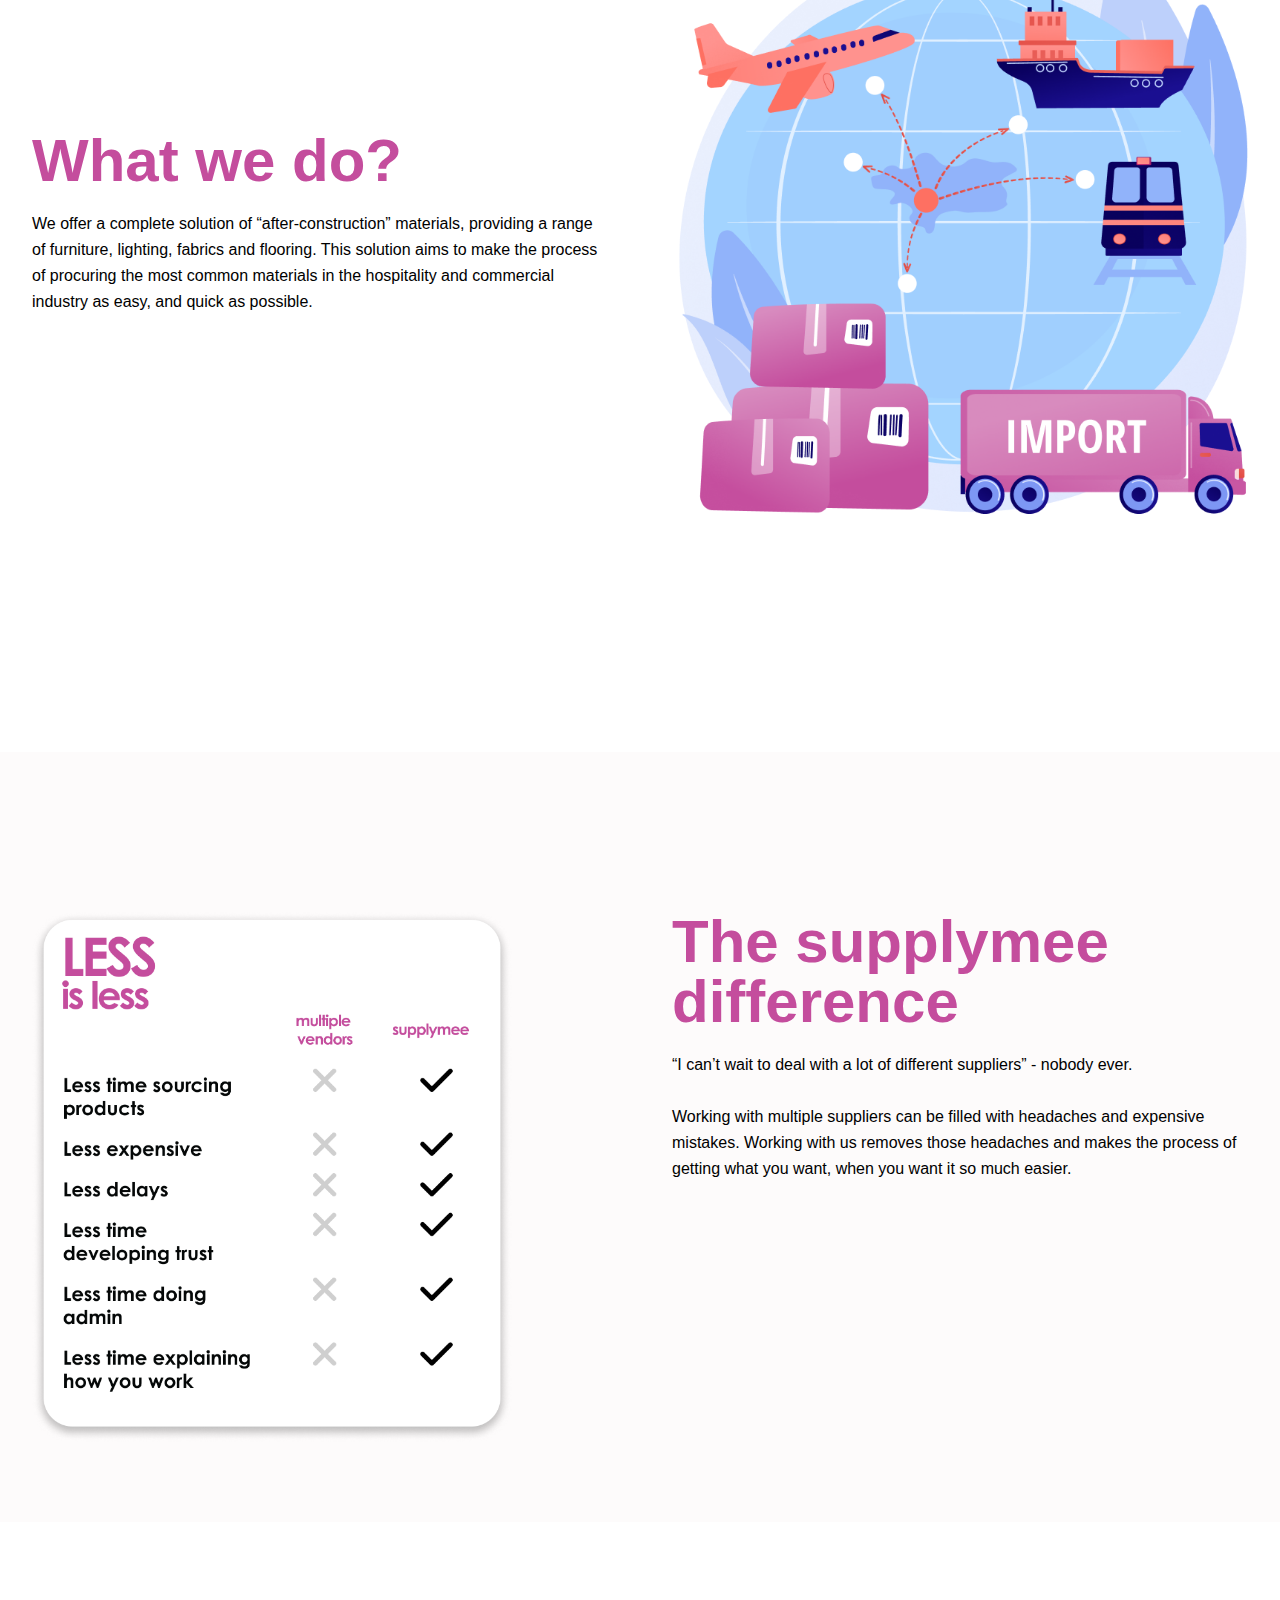
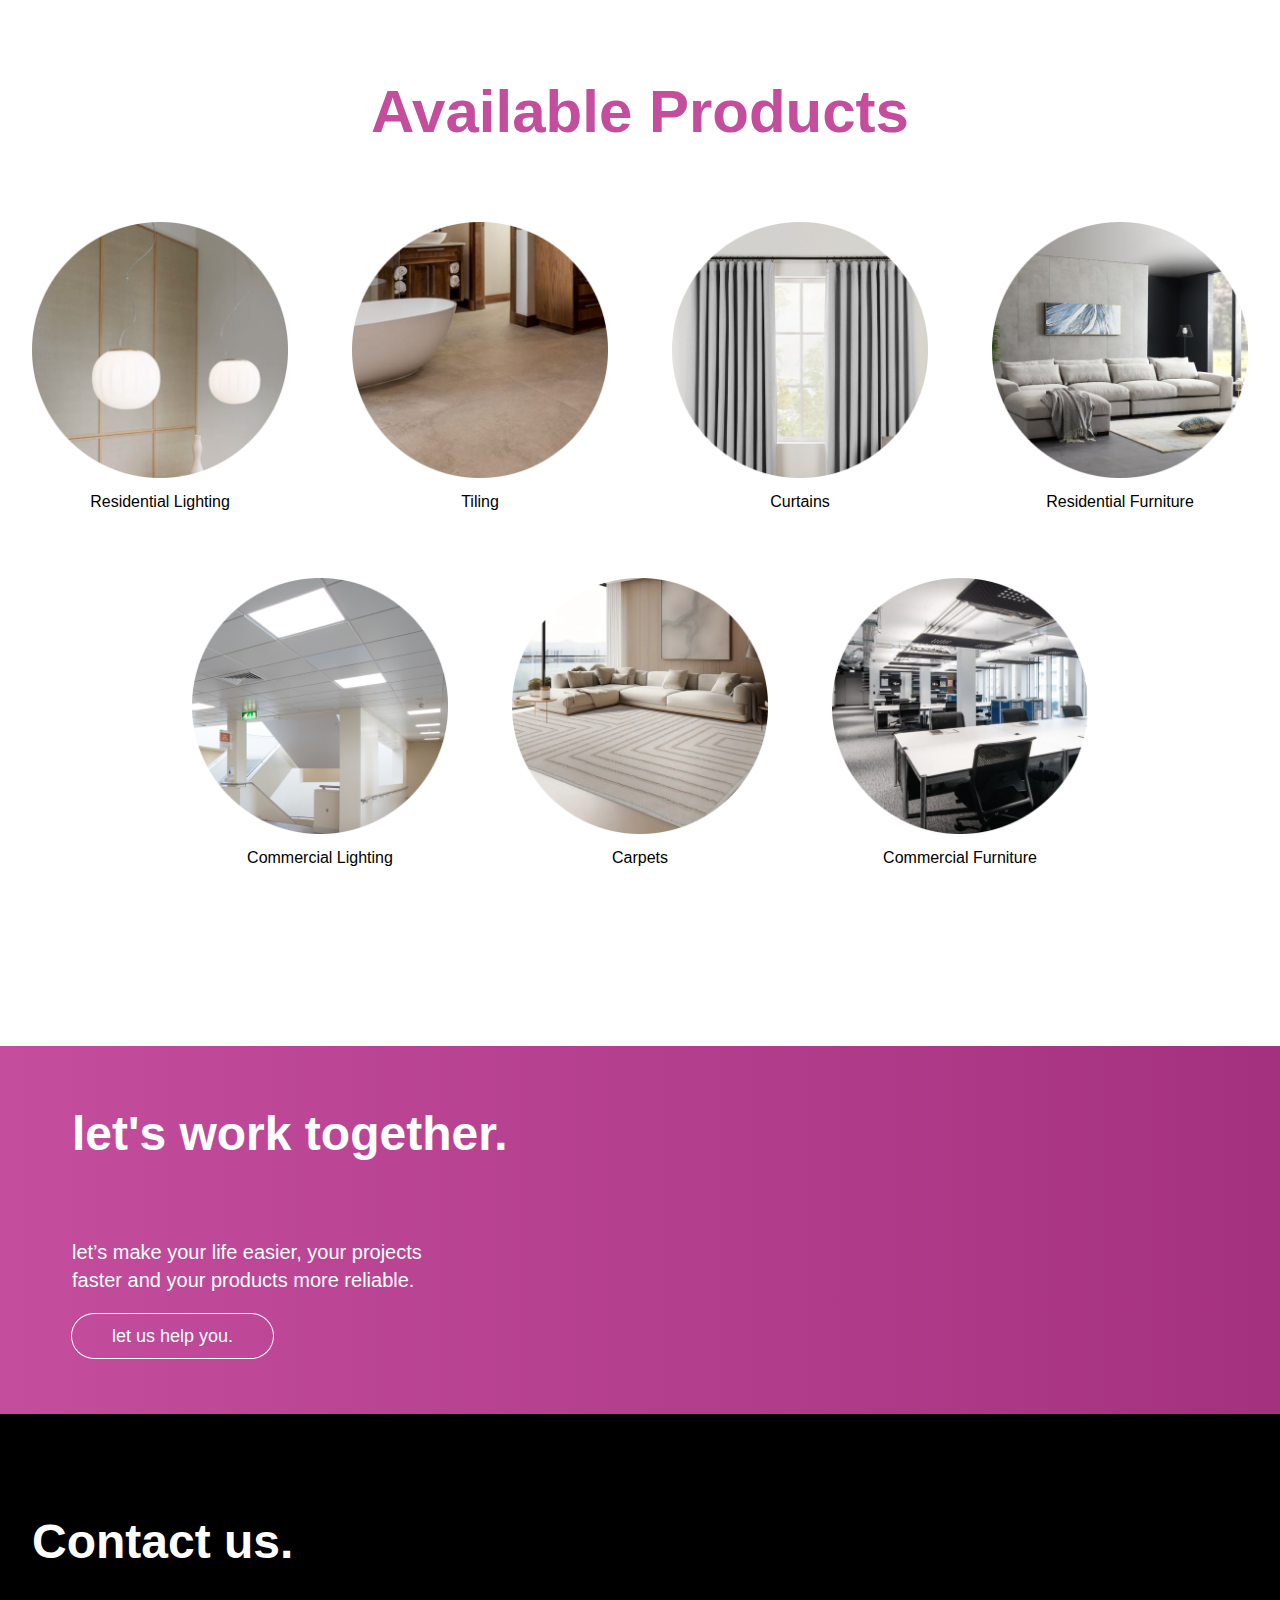
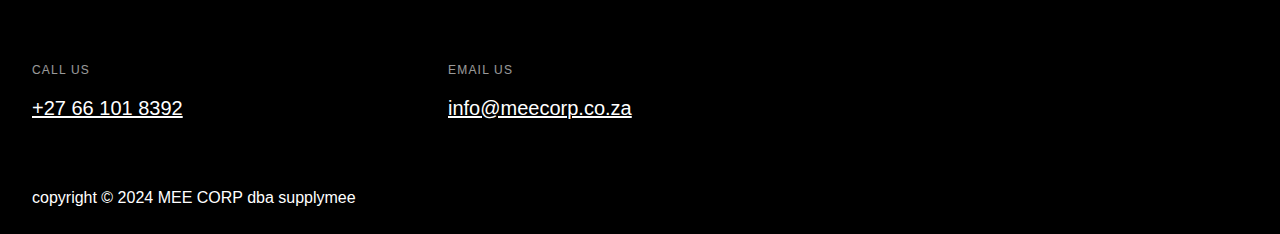
==== commit 9513eb69: "Padding change" ====
--- a/src/index.html
+++ b/src/index.html
@@ -544,7 +544,7 @@
     <section class="py-4 md:py-6 bg-black z-[100] text-white">
       <div class="px-4 sm:px-6 lg:px-8">
         <h2
-          class="text-white text-3xl lg:text-4xl xl:text-5xl font-bold text-left pt-28"
+          class="text-white text-3xl lg:text-4xl xl:text-5xl font-bold text-left pt-20 md:pt-28"
         >
           Contact us.
         </h2>
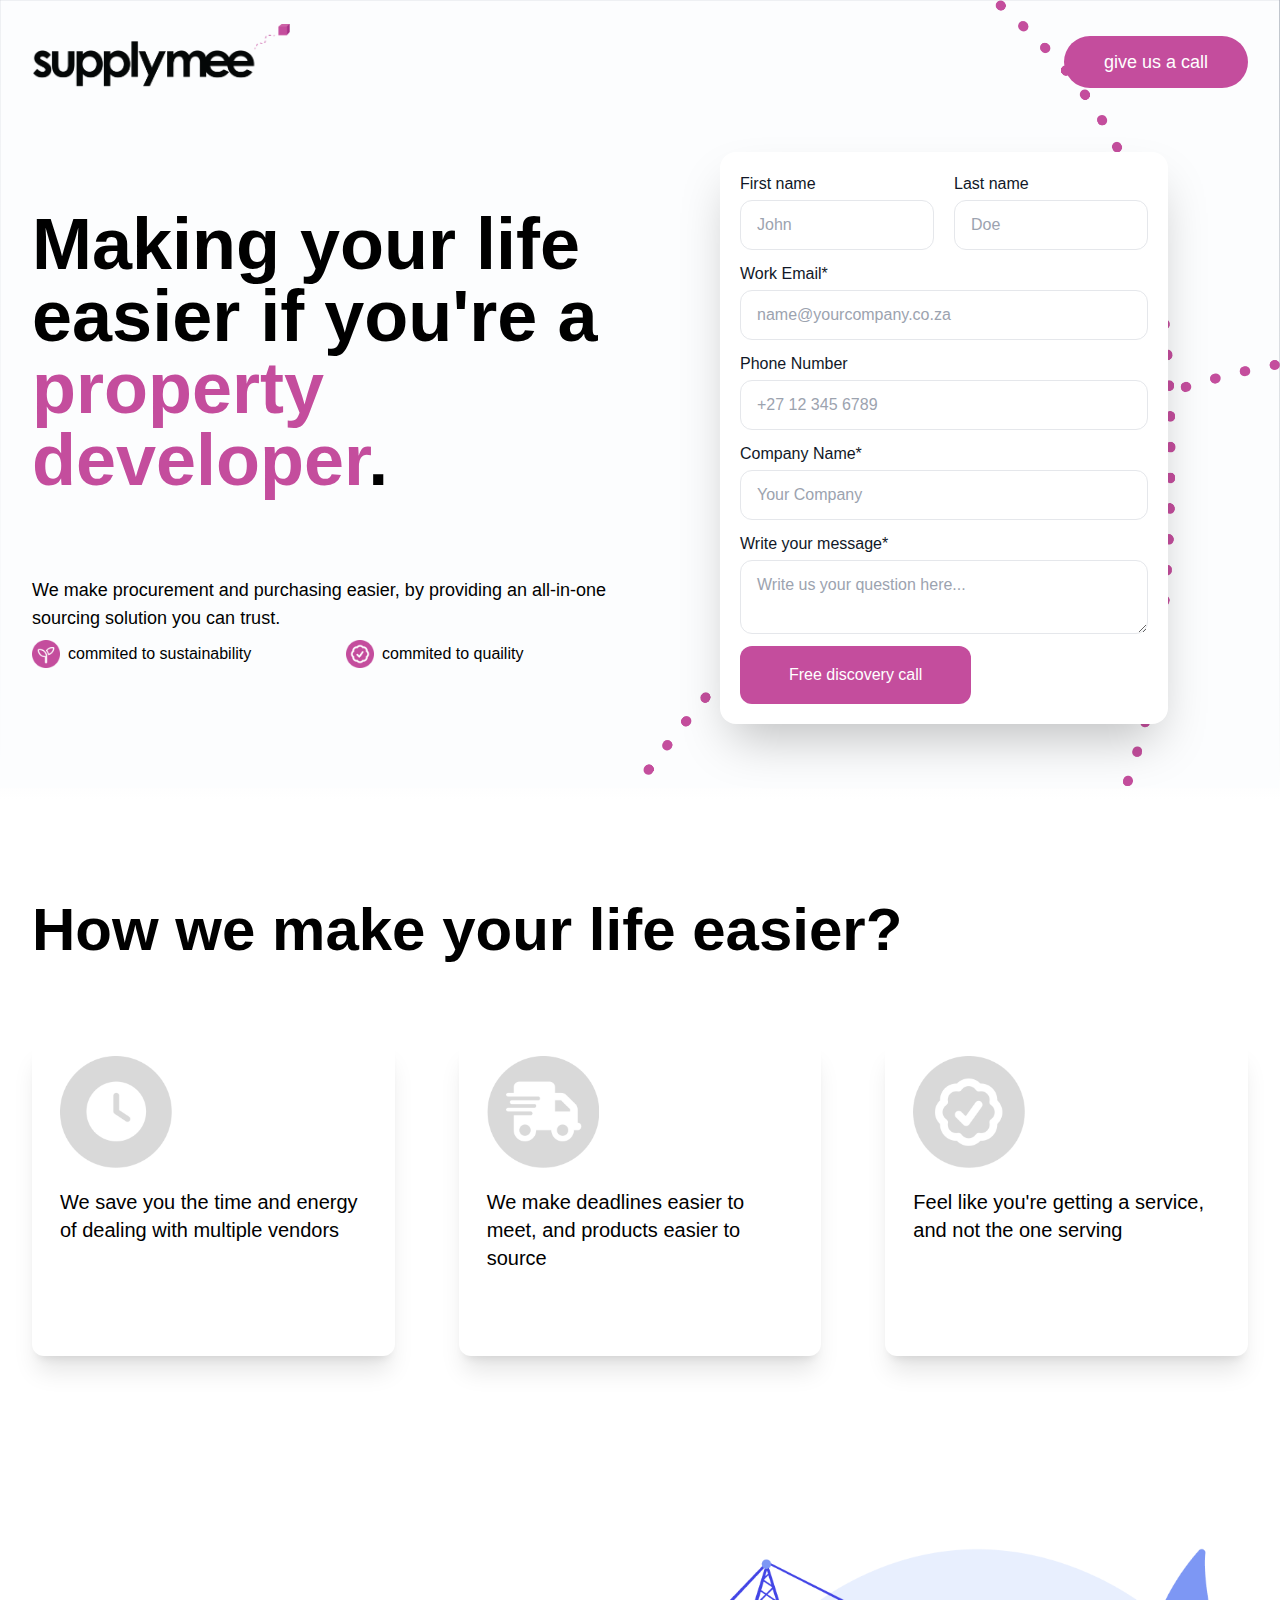
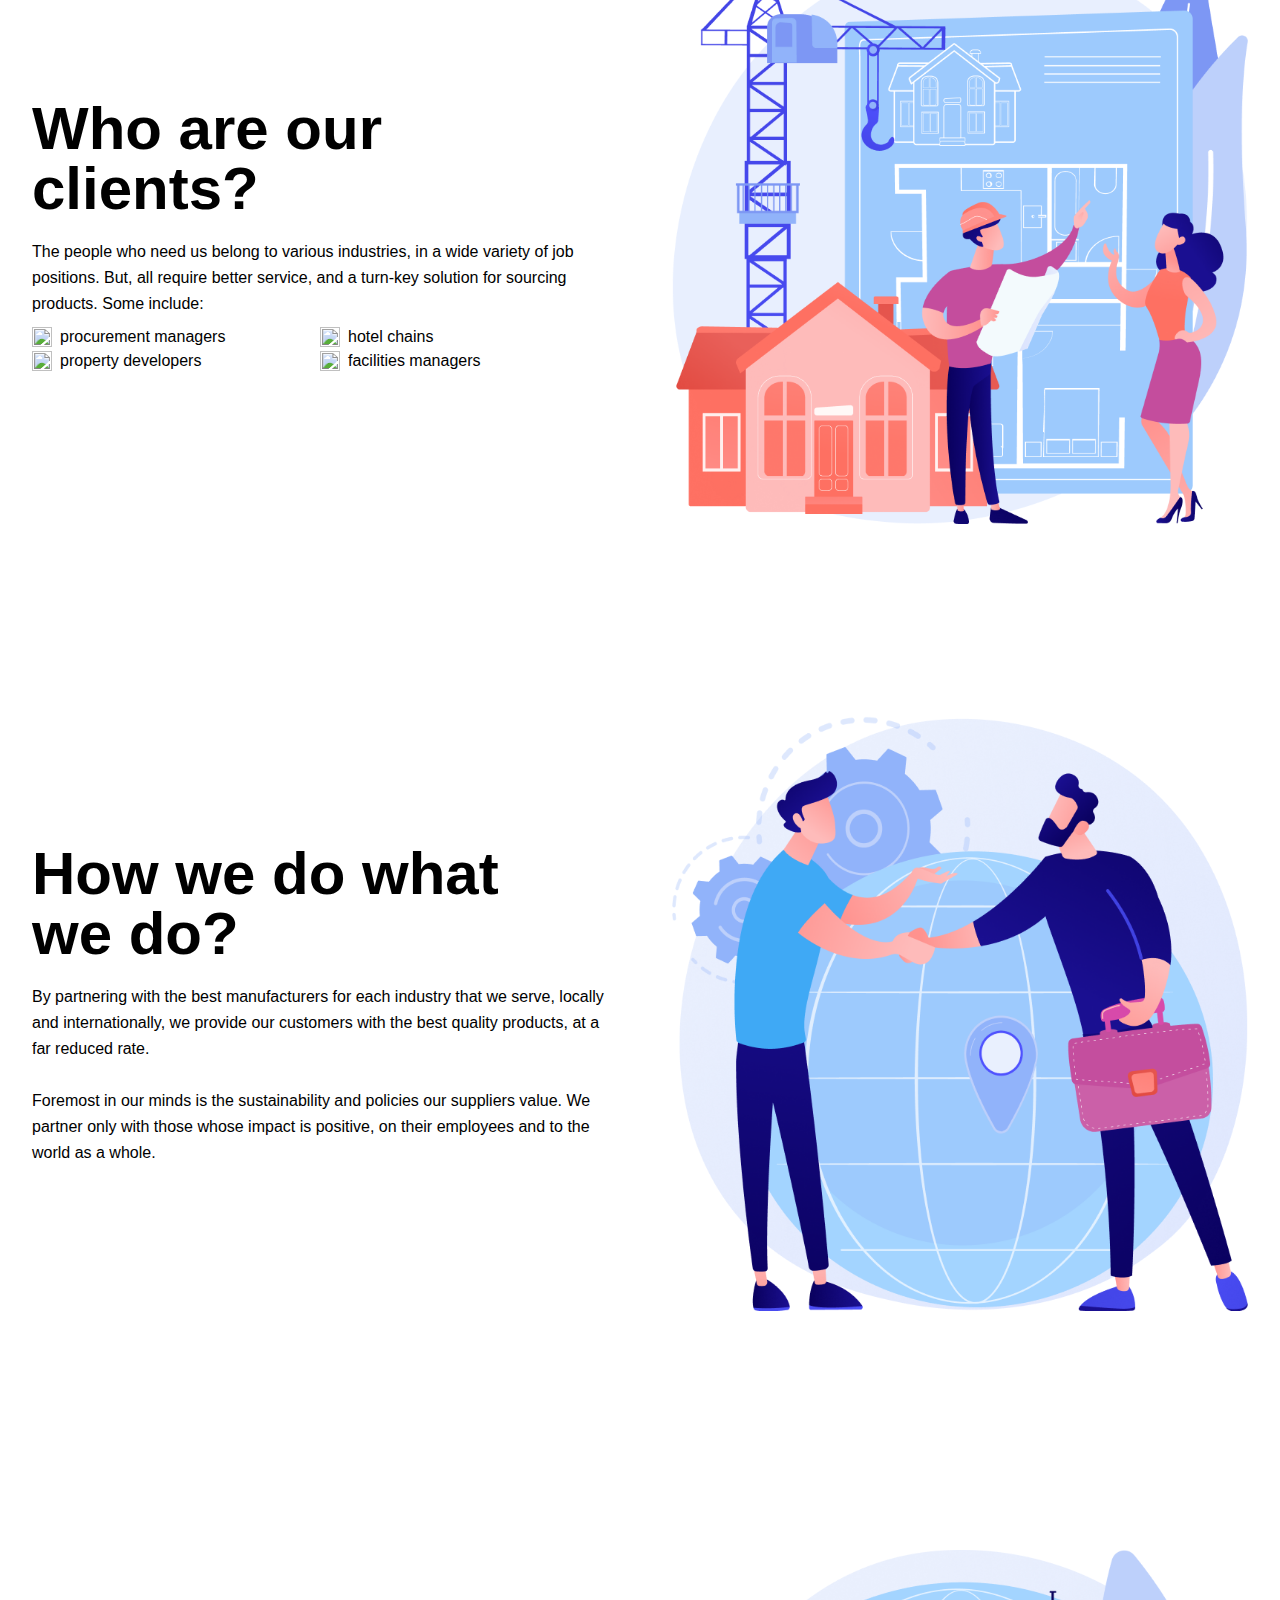
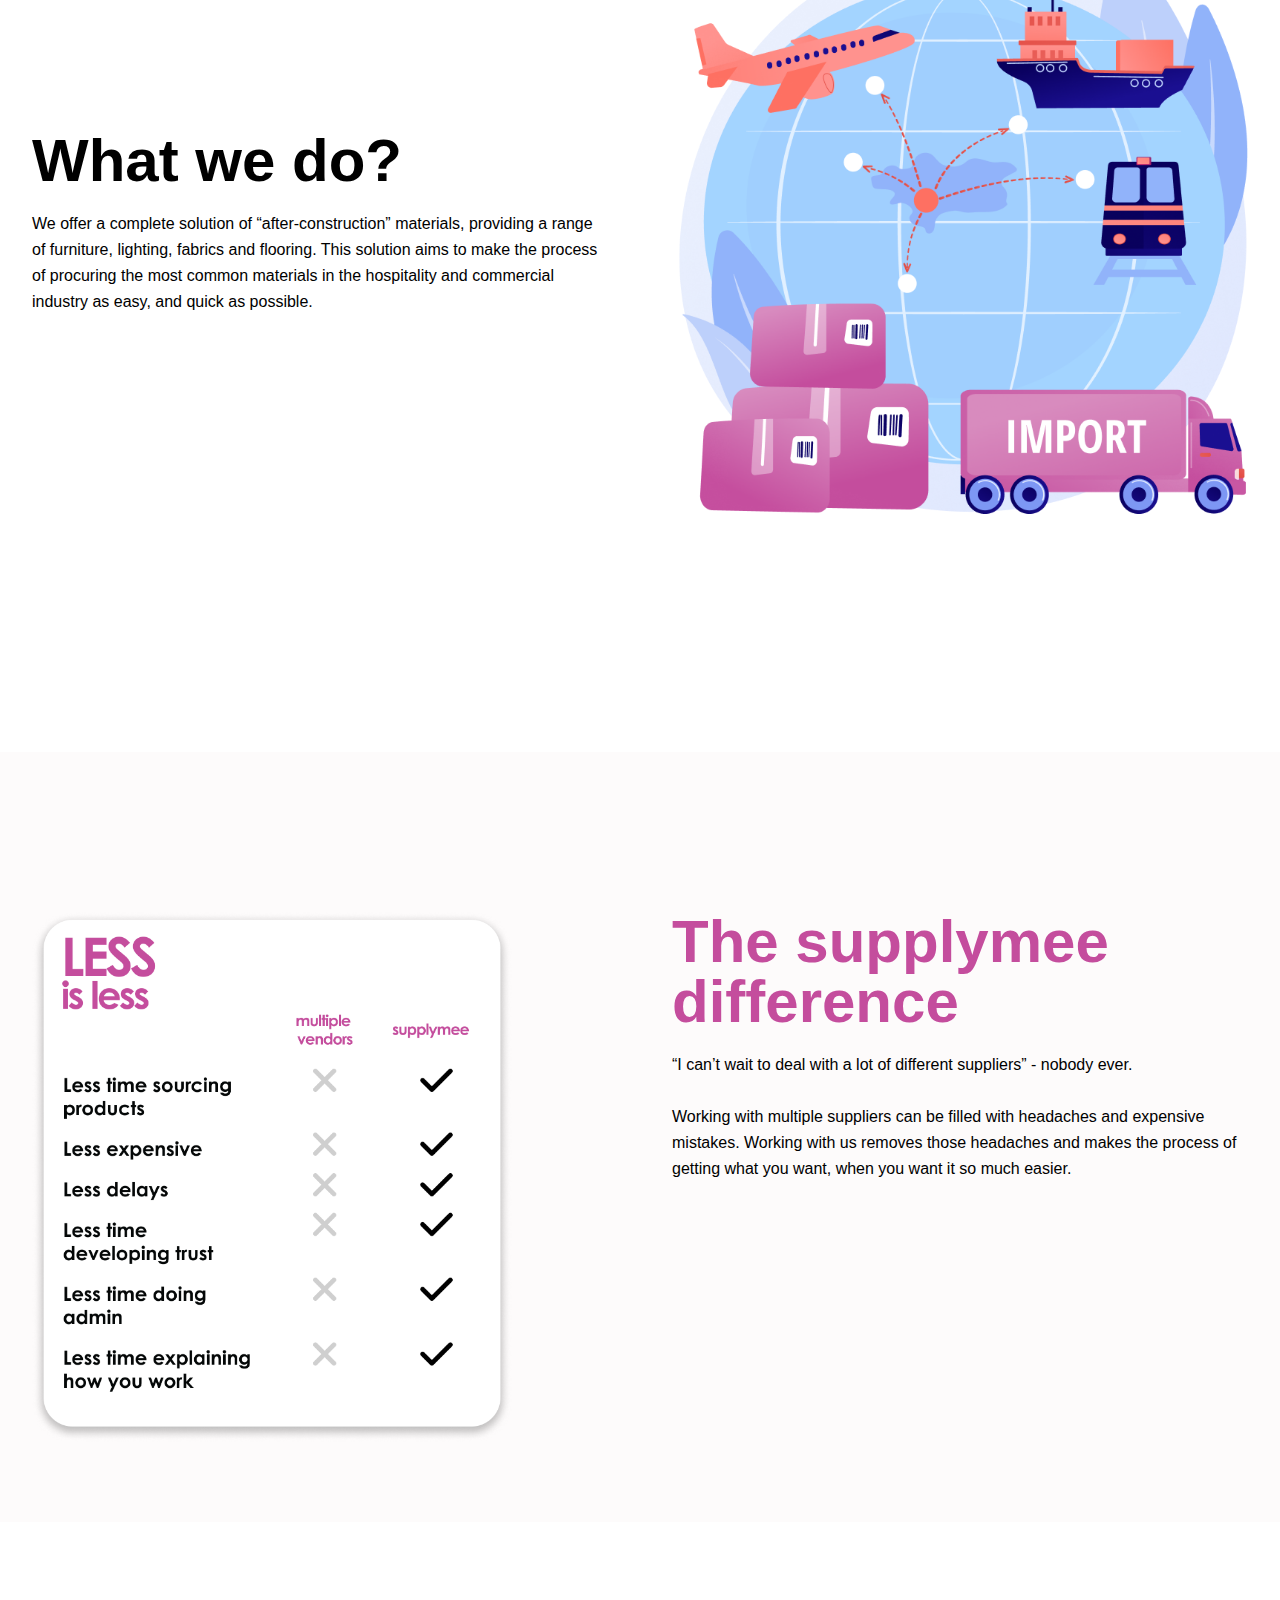
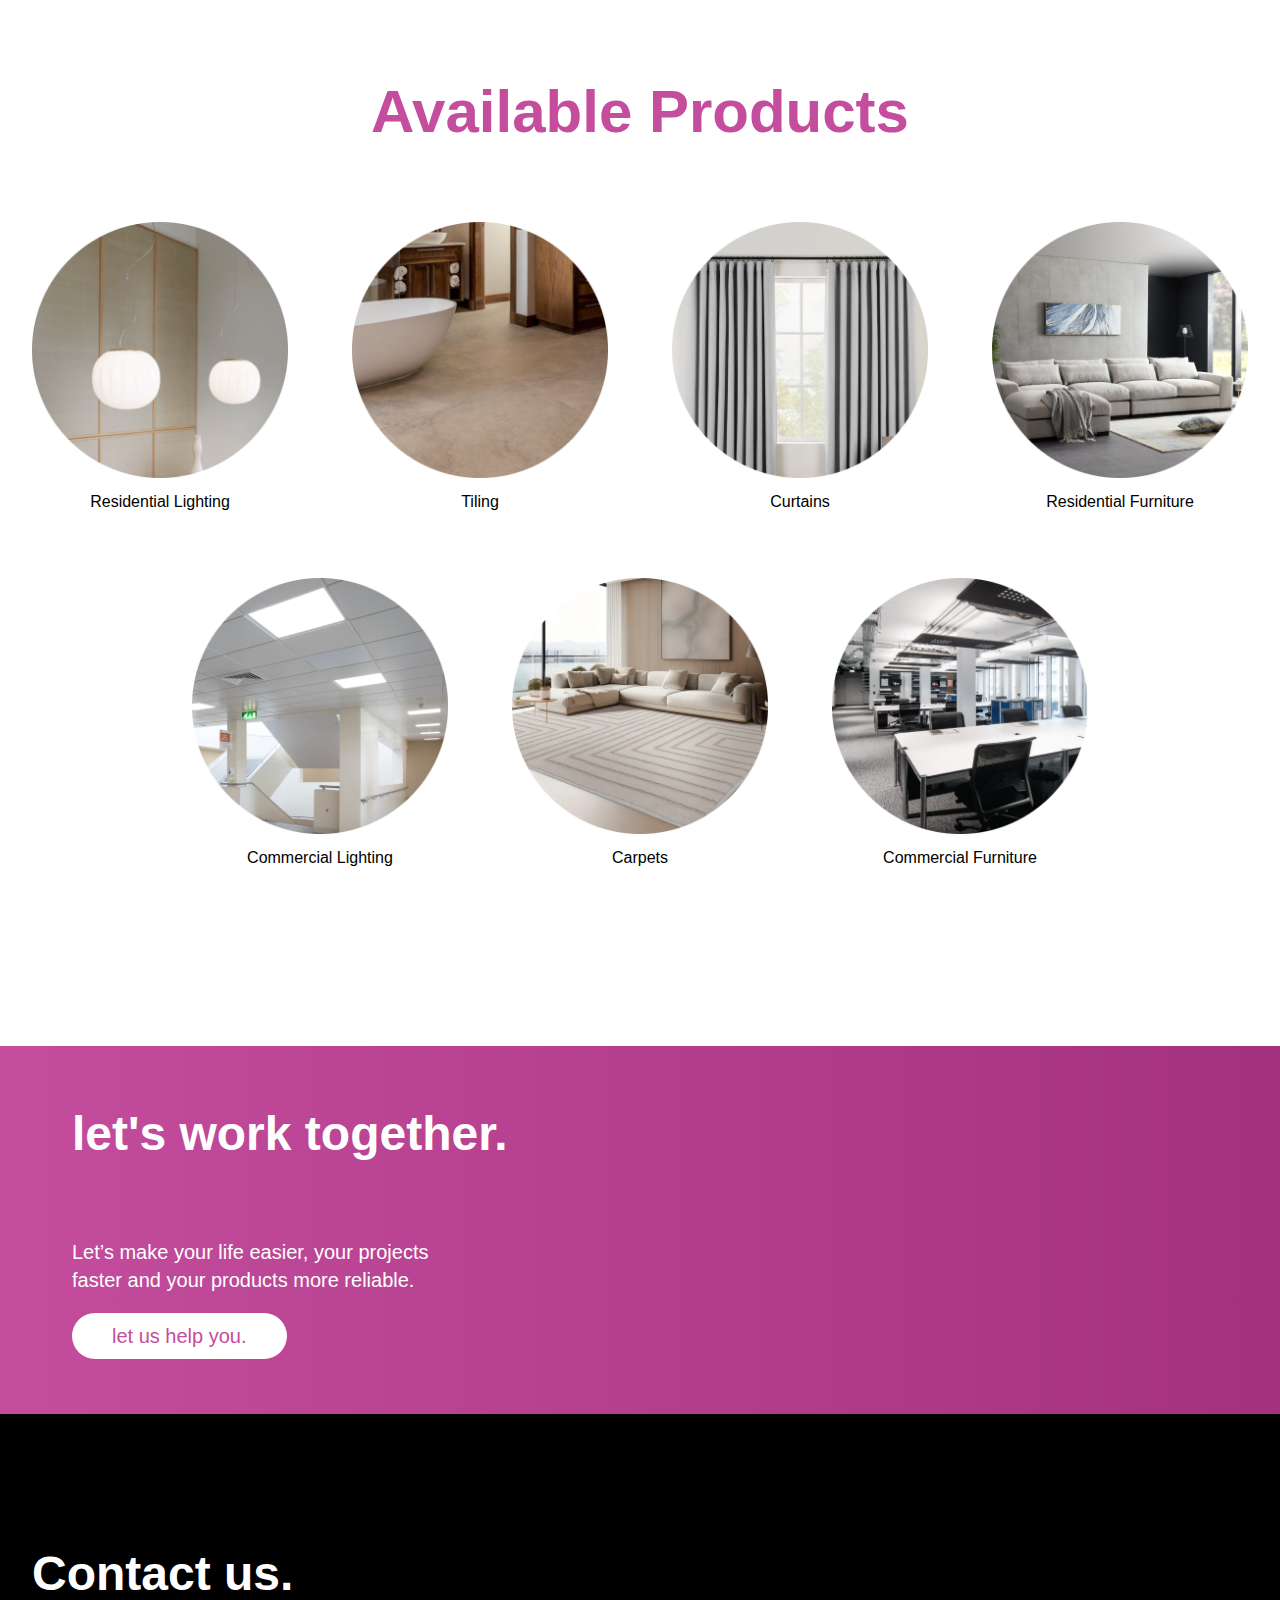
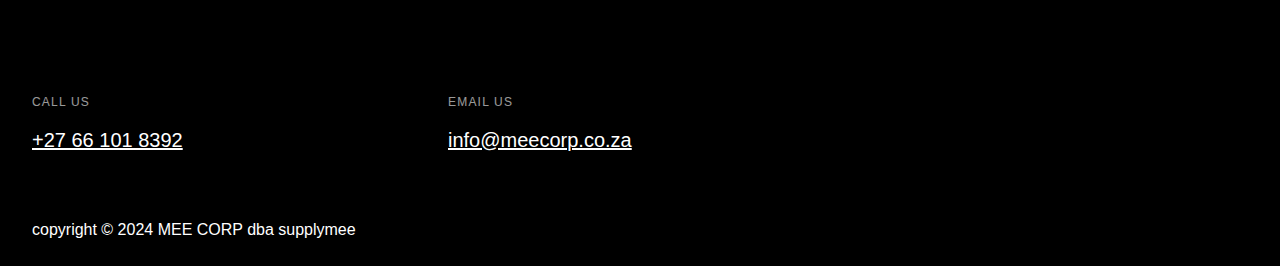
==== commit df3797a5: "Added Finge's changes" ====
--- a/src/index.html
+++ b/src/index.html
@@ -1,6 +1,38 @@
 <!DOCTYPE html>
 <html>
   <head>
+    <!-- Google tag (gtag.js) -->
+    <script
+      async
+      src="https://www.googletagmanager.com/gtag/js?id=G-FLTWLFWCK1"
+    ></script>
+    <script>
+      window.dataLayer = window.dataLayer || [];
+      function gtag() {
+        dataLayer.push(arguments);
+      }
+      gtag("js", new Date());
+
+      gtag("config", "G-FLTWLFWCK1");
+    </script>
+
+    <!-- Hotjar Tracking Code for Site 5097703 (name missing) -->
+    <script>
+      (function (h, o, t, j, a, r) {
+        h.hj =
+          h.hj ||
+          function () {
+            (h.hj.q = h.hj.q || []).push(arguments);
+          };
+        h._hjSettings = { hjid: 5097703, hjsv: 6 };
+        a = o.getElementsByTagName("head")[0];
+        r = o.createElement("script");
+        r.async = 1;
+        r.src = t + h._hjSettings.hjid + j + h._hjSettings.hjsv;
+        a.appendChild(r);
+      })(window, document, "https://static.hotjar.com/c/hotjar-", ".js?sv=");
+    </script>
+
     <meta charset="UTF-8" />
     <meta name="viewport" content="width=device-width, initial-scale=1.0" />
     <title>Making procurement and purchasing easier | supplymee</title>
@@ -20,7 +52,7 @@
       class="relative h-content md:bg-[url('./images/background.png')] bg-cover"
     >
       <div
-        class="bg-gradient-to-b from-gray-100 to-white absolute top-0 w-full h-[800px] -z-50"
+        class="bg-gradient-to-b from-gray-400 to-white absolute top-0 w-full h-[800px] -z-50"
       ></div>
       <!-- HEADER -->
       <header class="w-full lg: max-w-7xl z-50 mx-auto">
@@ -68,17 +100,17 @@
         >
           <div class="max-w-7xl md:w-1/2">
             <h1
-              class="text-left text-5xl md:text-5xl lg:text-6xl xl:text-7xl 2xl:text-8xl font-bold pb-10 relative text-mee"
+              class="text-left text-5xl md:text-5xl lg:text-6xl xl:text-7xl 2xl:text-8xl font-bold pb-10 relative text-black"
             >
-              making your life easier if you're a
-              <span class="whitespace-break-spaces" id="text-animation"
+              Making your life easier if you're a
+              <span class="whitespace-break-spaces text-mee" id="text-animation"
                 >property developer</span
               >.
             </h1>
             <div class="pt-6 md:pt-10">
               <p class="text-lg">
-                we aim to serve those who suffer from headaches caused by
-                sourcing products for the hospitality industry.
+                We make procurement and purchasing easier, by providing an
+                all-in-one sourcing solution you can trust.
               </p>
               <div
                 class="grid grid-rows-2 grid-cols-1 md:grid-rows-1 md:grid-cols-2 items-center gap-1 md:gap-5 pt-4 md:pt-2"
@@ -103,7 +135,7 @@
             <form
               action="https://formsubmit.co/info@meecorp.co.za"
               method="POST"
-              class="space-y-3 bg-white w-content p-5 rounded-2xl shadow-lg"
+              class="space-y-3 bg-white w-content p-5 rounded-2xl shadow-2xl"
             >
               <div class="md:flex items-center flex-auto gap-5">
                 <div>
@@ -211,7 +243,7 @@
                 type="submit"
                 class="inline-flex items-center justify-center px-12 py-4 text-base font-medium text-white transition-all duration-200 bg-mee border border-transparent rounded-xl hover:bg-opacity-85 focus:outline-none"
               >
-                Send message
+                Free discovery call
               </button>
             </form>
           </div>
@@ -225,9 +257,9 @@
         <div class="">
           <h2
             id="why-h1"
-            class="text-mee text-4xl lg:text-5xl xl:text-6xl font-bold"
-          >
-            why we do what we do
+            class="text-black text-4xl lg:text-5xl xl:text-6xl font-bold"
+          >
+            How we make your life easier?
           </h2>
           <div
             id="why-boxes"
@@ -237,19 +269,19 @@
             <div class="bg-white shadow-xl px-7 pt-4 pb-28 rounded-xl">
               <img src="images/Icons/clock.png" class="w-28 h-28" />
               <p class="text-xl pt-5">
-                to limit the delays that hinder projects
+                We save you the time and energy of dealing with multiple vendors
               </p>
             </div>
             <div class="bg-white shadow-xl px-7 pt-4 rounded-xl">
               <img src="images/Icons/delivery-truck.png" class="w-28 h-28" />
               <p class="text-xl pt-5">
-                to make the lives of developers & procurement managers easier
+                We make deadlines easier to meet, and products easier to source
               </p>
             </div>
             <div class="bg-white shadow-xl px-7 pt-4 rounded-xl">
               <img src="images/Icons/quality-mark.png" class="w-28 h-28" />
               <p class="text-xl pt-5">
-                to establish a new standard of quality to Africa
+                Feel like you're getting a service, and not the one serving
               </p>
             </div>
           </div>
@@ -269,7 +301,7 @@
           >
             <div class="text-left">
               <h3
-                class="text-4xl md:text-5xl xl:text-6xl font-bold mb-5 text-mee"
+                class="text-4xl md:text-5xl xl:text-6xl font-bold mb-5 text-black"
               >
                 Who are our <br />
                 clients?
@@ -330,7 +362,7 @@
 
             <div class="text-left">
               <h3
-                class="text-4xl md:text-5xl xl:text-6xl font-semibold mb-5 text-mee"
+                class="text-4xl md:text-5xl xl:text-6xl font-semibold mb-5 text-black"
               >
                 How we do what <br />
                 we do?
@@ -354,7 +386,7 @@
           >
             <div class="text-left">
               <h3
-                class="text-4xl md:text-5xl xl:text-6xl font-semibold mb-5 text-mee"
+                class="text-4xl md:text-5xl xl:text-6xl font-semibold mb-5 text-black"
               >
                 What we do?
               </h3>
@@ -527,12 +559,13 @@
           />
           <h2 class="text-white text-5xl font-bold">let's work together.</h2>
           <p class="text-xl text-white pt-20">
-            let’s make your life easier, your projects<br />
+            Let’s make your life easier, your projects<br />
             faster and your products more reliable.
           </p>
           <div class="mt-7">
             <a
-              class="px-10 py-3 ring-1 ring-white text-white rounded-full text-lg"
+              href="#"
+              class="px-10 py-3 bg-white text-mee rounded-full text-xl"
               >let us help you.</a
             >
           </div>
--- a/src/output.css
+++ b/src/output.css
@@ -554,6 +554,10 @@
   --tw-contain-style:  ;
 }
 
+.static {
+  position: static;
+}
+
 .absolute {
   position: absolute;
 }
@@ -600,10 +604,6 @@
 
 .top-4 {
   top: 1rem;
-}
-
-.-z-10 {
-  z-index: -10;
 }
 
 .-z-50 {
@@ -631,6 +631,10 @@
   margin-right: auto;
 }
 
+.mb-16 {
+  margin-bottom: 4rem;
+}
+
 .mb-2 {
   margin-bottom: 0.5rem;
 }
@@ -659,10 +663,18 @@
   margin-top: 4rem;
 }
 
+.mt-2 {
+  margin-top: 0.5rem;
+}
+
 .mt-20 {
   margin-top: 5rem;
 }
 
+.mt-24 {
+  margin-top: 6rem;
+}
+
 .mt-3 {
   margin-top: 0.75rem;
 }
@@ -673,26 +685,6 @@
 
 .mt-7 {
   margin-top: 1.75rem;
-}
-
-.mt-24 {
-  margin-top: 6rem;
-}
-
-.mb-16 {
-  margin-bottom: 4rem;
-}
-
-.mt-8 {
-  margin-top: 2rem;
-}
-
-.mt-6 {
-  margin-top: 1.5rem;
-}
-
-.mt-2 {
-  margin-top: 0.5rem;
 }
 
 .block {
@@ -1013,9 +1005,9 @@
   background-image: linear-gradient(to right, var(--tw-gradient-stops));
 }
 
-.from-gray-100 {
-  --tw-gradient-from: #f3f4f6 var(--tw-gradient-from-position);
-  --tw-gradient-to: rgb(243 244 246 / 0) var(--tw-gradient-to-position);
+.from-gray-300 {
+  --tw-gradient-from: #d1d5db var(--tw-gradient-from-position);
+  --tw-gradient-to: rgb(209 213 219 / 0) var(--tw-gradient-to-position);
   --tw-gradient-stops: var(--tw-gradient-from), var(--tw-gradient-to);
 }
 
@@ -1025,6 +1017,12 @@
   --tw-gradient-stops: var(--tw-gradient-from), var(--tw-gradient-to);
 }
 
+.from-gray-400 {
+  --tw-gradient-from: #9ca3af var(--tw-gradient-from-position);
+  --tw-gradient-to: rgb(156 163 175 / 0) var(--tw-gradient-to-position);
+  --tw-gradient-stops: var(--tw-gradient-from), var(--tw-gradient-to);
+}
+
 .to-\[\#A4317F\] {
   --tw-gradient-to: #A4317F var(--tw-gradient-to-position);
 }
@@ -1175,24 +1173,12 @@
   padding-top: 1.5rem;
 }
 
-.pt-28 {
-  padding-top: 7rem;
-}
-
-.pt-8 {
-  padding-top: 2rem;
-}
-
 .text-left {
   text-align: left;
 }
 
 .text-center {
   text-align: center;
-}
-
-.text-right {
-  text-align: right;
 }
 
 .text-2xl {
@@ -1240,11 +1226,6 @@
   line-height: 1rem;
 }
 
-.text-sm {
-  font-size: 0.875rem;
-  line-height: 1.25rem;
-}
-
 .font-bold {
   font-weight: 700;
 }
@@ -1265,16 +1246,13 @@
   line-height: 1.625;
 }
 
-.tracking-wide {
-  letter-spacing: 0.025em;
-}
-
-.tracking-wider {
-  letter-spacing: 0.05em;
-}
-
 .tracking-widest {
   letter-spacing: 0.1em;
+}
+
+.text-black {
+  --tw-text-opacity: 1;
+  color: rgb(0 0 0 / var(--tw-text-opacity));
 }
 
 .text-gray-900 {
@@ -1294,10 +1272,6 @@
 
 .underline {
   text-decoration-line: underline;
-}
-
-.opacity-80 {
-  opacity: 0.8;
 }
 
 .opacity-60 {
@@ -1319,6 +1293,12 @@
 .shadow-xl {
   --tw-shadow: 0 20px 25px -5px rgb(0 0 0 / 0.1), 0 8px 10px -6px rgb(0 0 0 / 0.1);
   --tw-shadow-colored: 0 20px 25px -5px var(--tw-shadow-color), 0 8px 10px -6px var(--tw-shadow-color);
+  box-shadow: var(--tw-ring-offset-shadow, 0 0 #0000), var(--tw-ring-shadow, 0 0 #0000), var(--tw-shadow);
+}
+
+.shadow-2xl {
+  --tw-shadow: 0 25px 50px -12px rgb(0 0 0 / 0.25);
+  --tw-shadow-colored: 0 25px 50px -12px var(--tw-shadow-color);
   box-shadow: var(--tw-ring-offset-shadow, 0 0 #0000), var(--tw-ring-shadow, 0 0 #0000), var(--tw-shadow);
 }
 
@@ -1647,6 +1627,10 @@
     padding-top: 0.5rem;
   }
 
+  .md\:pt-28 {
+    padding-top: 7rem;
+  }
+
   .md\:text-left {
     text-align: left;
   }
@@ -1746,6 +1730,11 @@
     text-align: left;
   }
 
+  .lg\:text-4xl {
+    font-size: 2.25rem;
+    line-height: 2.5rem;
+  }
+
   .lg\:text-5xl {
     font-size: 3rem;
     line-height: 1;
@@ -1760,11 +1749,6 @@
     font-size: 1rem;
     line-height: 1.5rem;
   }
-
-  .lg\:text-4xl {
-    font-size: 2.25rem;
-    line-height: 2.5rem;
-  }
 }
 
 @media (min-width: 1280px) {
@@ -1794,6 +1778,11 @@
     padding-top: 7rem;
   }
 
+  .xl\:text-5xl {
+    font-size: 3rem;
+    line-height: 1;
+  }
+
   .xl\:text-6xl {
     font-size: 3.75rem;
     line-height: 1;
@@ -1801,11 +1790,6 @@
 
   .xl\:text-7xl {
     font-size: 4.5rem;
-    line-height: 1;
-  }
-
-  .xl\:text-5xl {
-    font-size: 3rem;
     line-height: 1;
   }
 }
